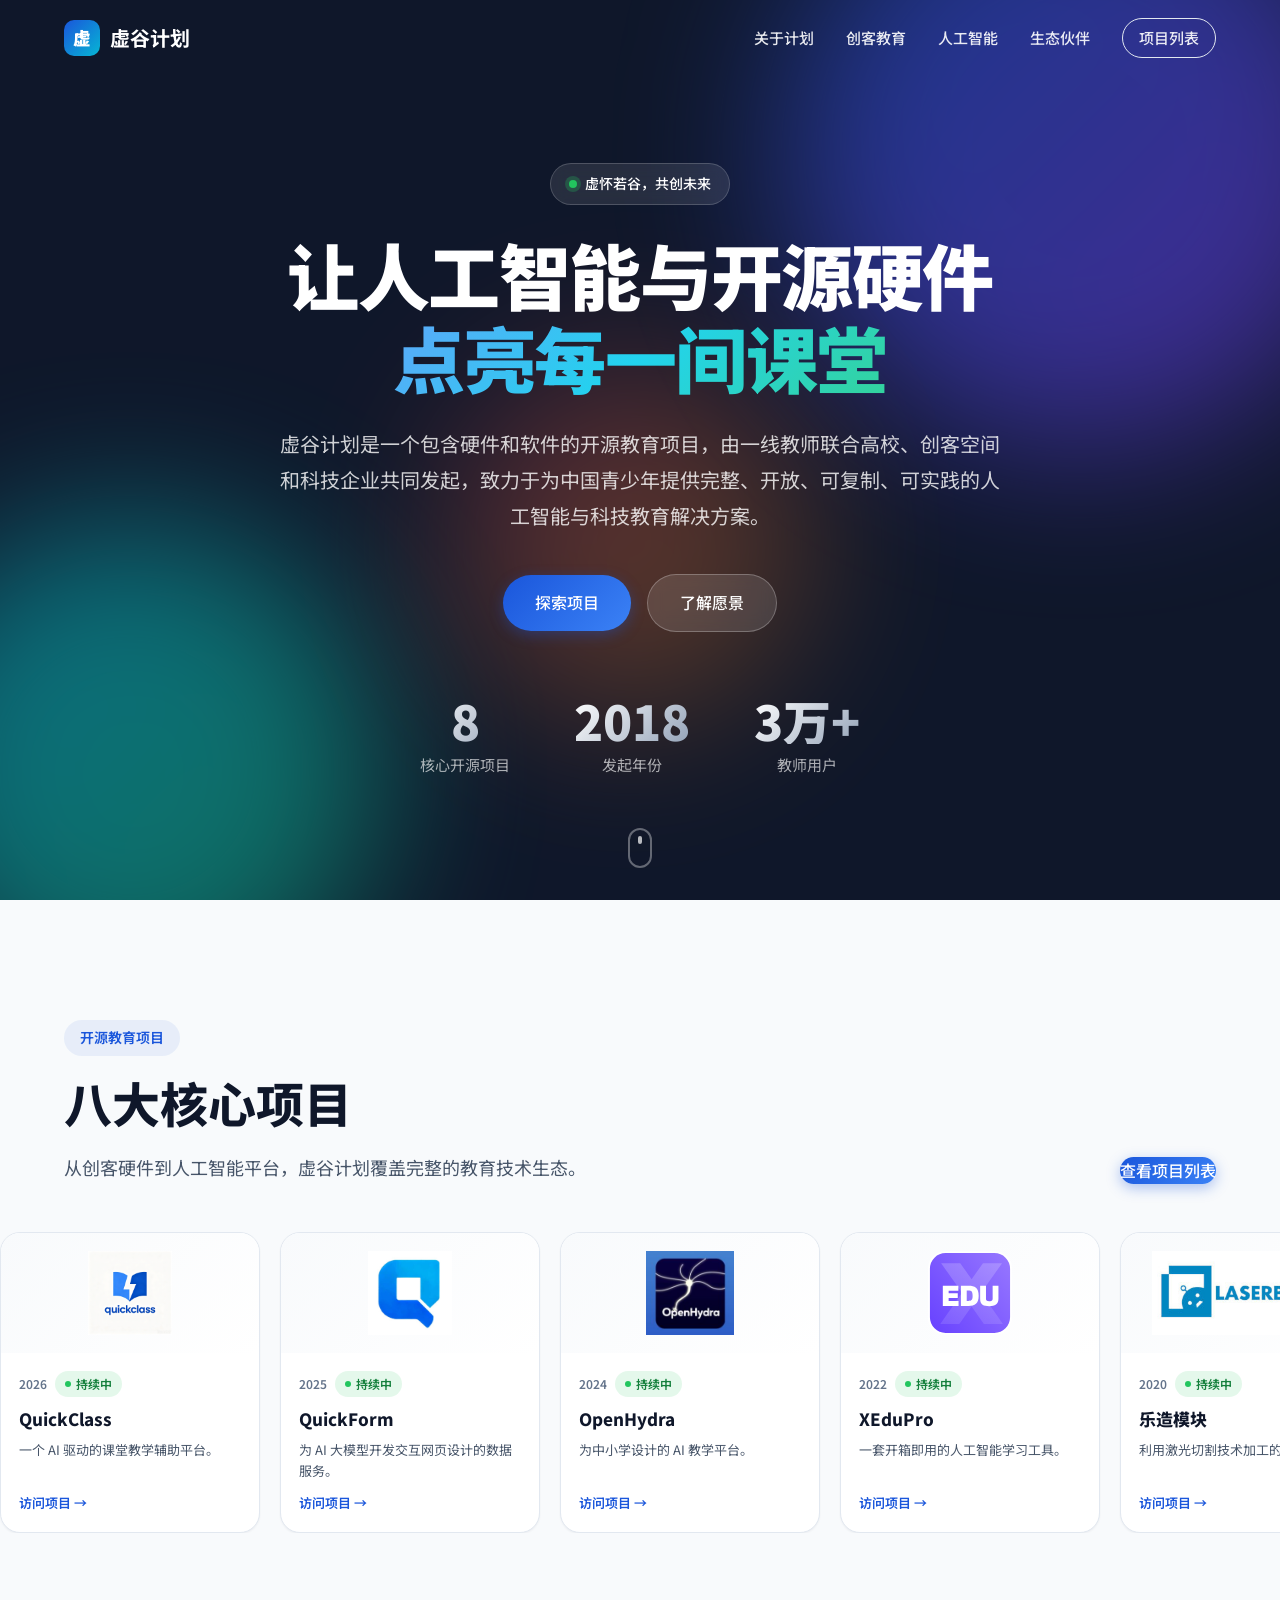
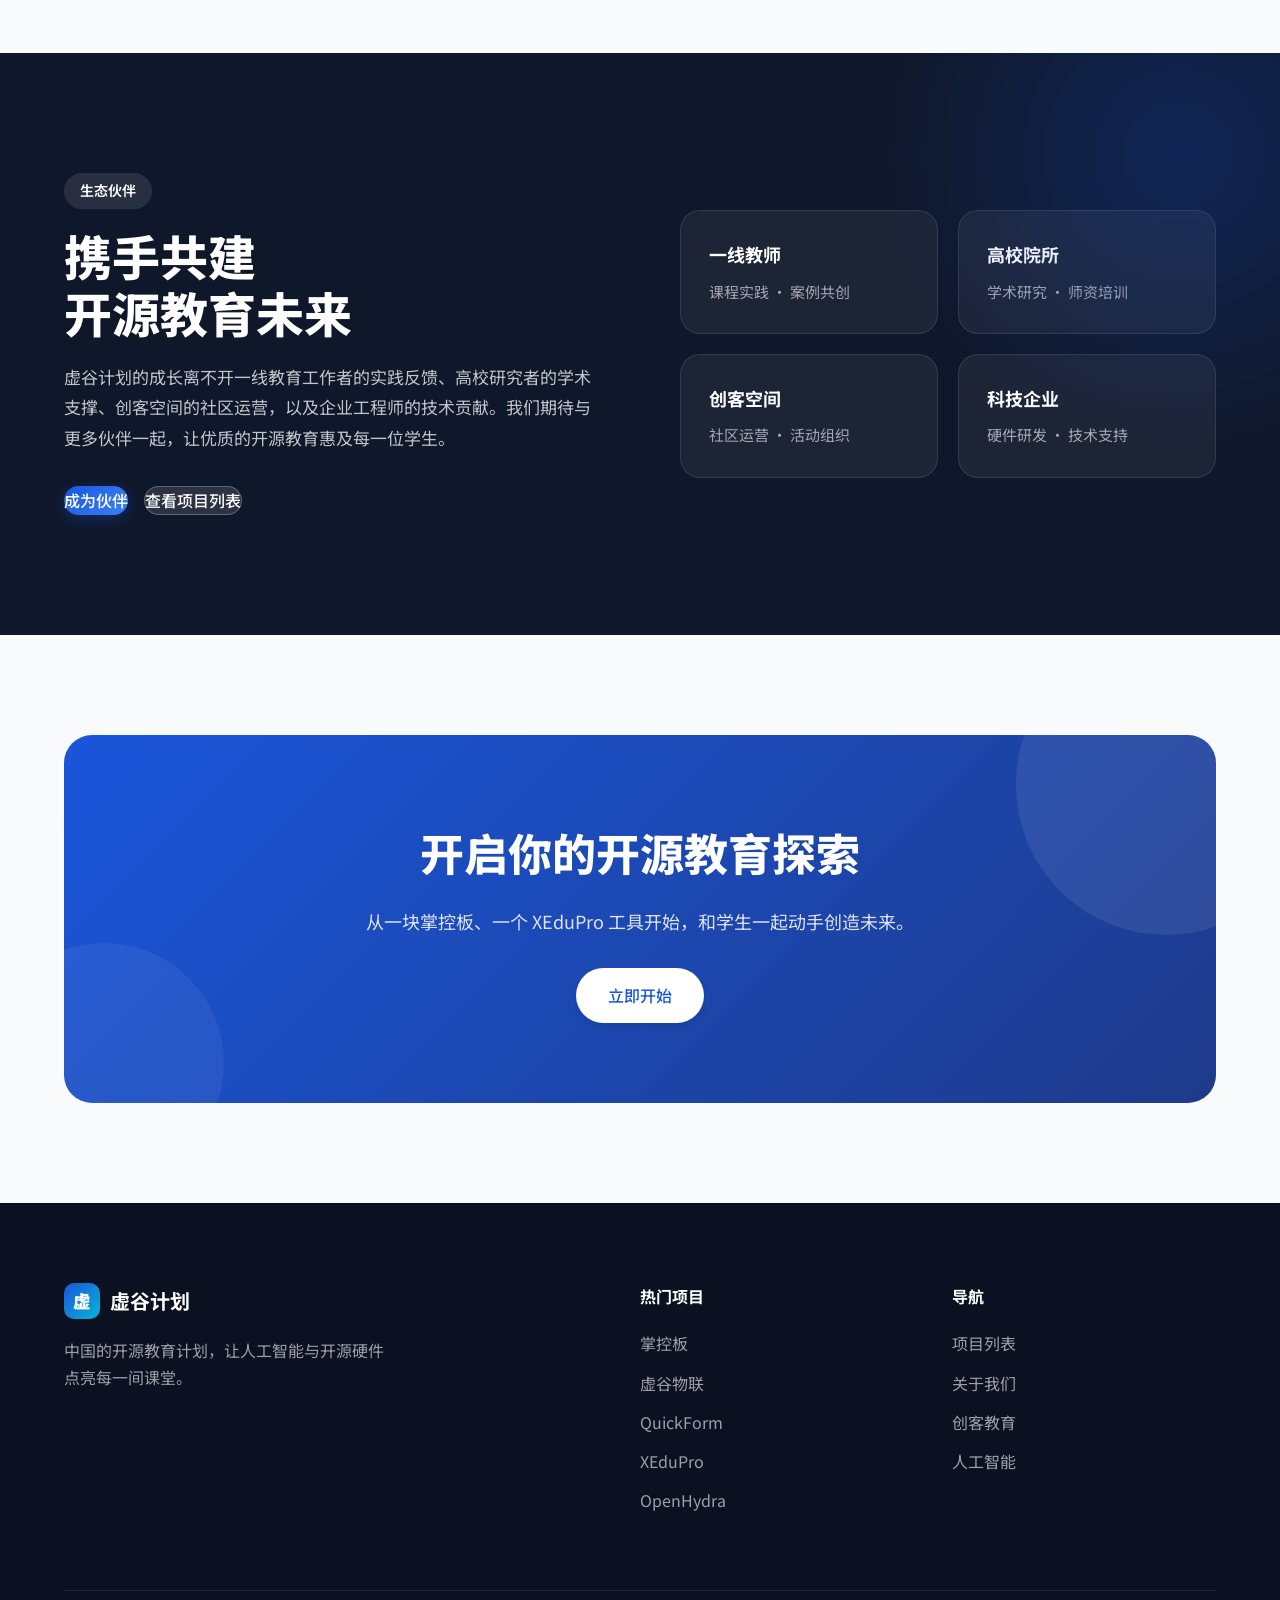
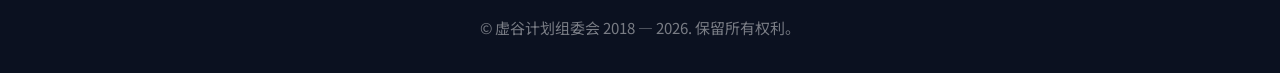
==== index.html @ 562195f0 "Initial commit" ====
<!DOCTYPE html>
<html lang="zh-CN">
<head>
  <meta charset="utf-8">
  <meta name="viewport" content="width=device-width, initial-scale=1.0">
  <title>虚谷计划 | 中国的开源教育计划</title>
  <meta name="description" content="虚谷计划是一个包含硬件和软件的开源教育项目，由一线教师联合高校、创客空间和科技企业共同发起。">
  <meta property="og:title" content="虚谷计划 | 中国的开源教育计划">
  <meta property="og:description" content="虚谷计划是一个包含硬件和软件的开源教育项目。">
  <link rel="preconnect" href="https://fonts.googleapis.com">
  <link rel="preconnect" href="https://fonts.gstatic.com" crossorigin>
  <link href="https://fonts.googleapis.com/css2?family=Noto+Sans+SC:wght@300;400;500;700;900&display=swap" rel="stylesheet">
  <link rel="stylesheet" href="css/style.css">
</head>
<body>
  <!-- Navigation -->
  <header class="site-header" id="header">
    <div class="container nav-container">
      <a class="logo" href="/">
        <span class="logo-mark">虚</span>
        <span class="logo-text">虚谷计划</span>
      </a>
      <nav class="main-nav">
        <a href="about.html">关于计划</a>
        <a href="maker.html">创客教育</a>
        <a href="ai.html">人工智能</a>
        <a href="#ecosystem">生态伙伴</a>
        <a href="list.html" class="btn btn-sm btn-outline">项目列表</a>
      </nav>
      <button class="menu-toggle" aria-label="菜单" id="menuToggle">
        <span></span><span></span><span></span>
      </button>
    </div>
  </header>

  <!-- Mobile Menu -->
  <div class="mobile-menu" id="mobileMenu">
    <a href="about.html">关于计划</a>
    <a href="maker.html">创客教育</a>
    <a href="ai.html">人工智能</a>
    <a href="#ecosystem">生态伙伴</a>
    <a href="list.html">项目列表</a>
  </div>

  <!-- Hero -->
  <section class="hero">
    <div class="hero-bg">
      <div class="gradient-orb orb-1"></div>
      <div class="gradient-orb orb-2"></div>
      <div class="gradient-orb orb-3"></div>
    </div>
    <div class="container hero-content">
      <div class="hero-badge">
        <span class="badge-dot"></span>
        虚怀若谷，共创未来
      </div>
      <h1 class="hero-title">
        让人工智能与开源硬件<br>
        <span class="text-gradient">点亮每一间课堂</span>
      </h1>
      <p class="hero-desc">
        虚谷计划是一个包含硬件和软件的开源教育项目，由一线教师联合高校、创客空间和科技企业共同发起，致力于为中国青少年提供完整、开放、可复制、可实践的人工智能与科技教育解决方案。
      </p>
      <div class="hero-actions">
        <a href="maker.html" class="btn btn-primary btn-lg">探索项目</a>
        <a href="about.html" class="btn btn-ghost btn-lg">了解愿景</a>
      </div>
      <div class="hero-stats">
        <div class="stat-item">
          <div class="stat-number">8</div>
          <div class="stat-label">核心开源项目</div>
        </div>
        <div class="stat-item">
          <div class="stat-number">2018</div>
          <div class="stat-label">发起年份</div>
        </div>
        <div class="stat-item">
          <div class="stat-number">3万+</div>
          <div class="stat-label">教师用户</div>
        </div>
      </div>
    </div>
    <div class="scroll-hint">
      <span></span>
    </div>
  </section>

  <!-- Projects Scroll -->
  <section class="section projects-scroll-section" id="projects">
    <div class="container">
      <div class="projects-scroll-header">
        <div>
          <span class="section-tag">开源教育项目</span>
          <h2 class="section-title">八大核心项目</h2>
          <p class="section-subtitle">从创客硬件到人工智能平台，虚谷计划覆盖完整的教育技术生态。</p>
        </div>
        <a href="list.html" class="btn btn-primary">查看项目列表</a>
      </div>
    </div>
    <div class="projects-scroll-wrap" id="projectsScrollWrap">
      <div class="projects-scroll-track" id="projectsScrollTrack">
        <a href="https://gitee.com/maoyouhui/quickclass-release/" target="_blank" rel="noopener" class="project-scroll-card">
          <div class="project-scroll-image">
            <img src="images/quickclass.png" alt="QuickClass">
          </div>
          <div class="project-scroll-body">
            <div class="project-scroll-meta">
              <span>2026</span>
              <span class="project-status status-active">持续中</span>
            </div>
            <h3>QuickClass</h3>
            <p>一个 AI 驱动的课堂教学辅助平台。</p>
            <span class="project-scroll-link">访问项目 →</span>
          </div>
        </a>
        <a href="https://quickform.cc/" target="_blank" rel="noopener" class="project-scroll-card">
          <div class="project-scroll-image">
            <img src="images/quickform.jpg" alt="QuickForm">
          </div>
          <div class="project-scroll-body">
            <div class="project-scroll-meta">
              <span>2025</span>
              <span class="project-status status-active">持续中</span>
            </div>
            <h3>QuickForm</h3>
            <p>为 AI 大模型开发交互网页设计的数据服务。</p>
            <span class="project-scroll-link">访问项目 →</span>
          </div>
        </a>
        <a href="https://openhydra.net/" target="_blank" rel="noopener" class="project-scroll-card">
          <div class="project-scroll-image">
            <img src="images/openhydra.png" alt="OpenHydra">
          </div>
          <div class="project-scroll-body">
            <div class="project-scroll-meta">
              <span>2024</span>
              <span class="project-status status-active">持续中</span>
            </div>
            <h3>OpenHydra</h3>
            <p>为中小学设计的 AI 教学平台。</p>
            <span class="project-scroll-link">访问项目 →</span>
          </div>
        </a>
        <a href="https://xedupro.cn/" target="_blank" rel="noopener" class="project-scroll-card">
          <div class="project-scroll-image">
            <img src="images/xedu-logo.svg" alt="XEduPro">
          </div>
          <div class="project-scroll-body">
            <div class="project-scroll-meta">
              <span>2022</span>
              <span class="project-status status-active">持续中</span>
            </div>
            <h3>XEduPro</h3>
            <p>一套开箱即用的人工智能学习工具。</p>
            <span class="project-scroll-link">访问项目 →</span>
          </div>
        </a>
        <a href="https://www.vvplan.cn/laserblock/" target="_blank" rel="noopener" class="project-scroll-card">
          <div class="project-scroll-image">
            <img src="images/laserblock-logo.jpg" alt="乐造模块">
          </div>
          <div class="project-scroll-body">
            <div class="project-scroll-meta">
              <span>2020</span>
              <span class="project-status status-active">持续中</span>
            </div>
            <h3>乐造模块</h3>
            <p>利用激光切割技术加工的木质结构件。</p>
            <span class="project-scroll-link">访问项目 →</span>
          </div>
        </a>
        <a href="https://www.vvplan.cn/vvlink/" target="_blank" rel="noopener" class="project-scroll-card">
          <div class="project-scroll-image">
            <img src="images/vvlink-logo.jpg" alt="虚谷物联">
          </div>
          <div class="project-scroll-body">
            <div class="project-scroll-meta">
              <span>2019</span>
              <span class="project-status status-active">持续中</span>
            </div>
            <h3>虚谷物联</h3>
            <p>一套开箱即用物联网工具包。</p>
            <span class="project-scroll-link">访问项目 →</span>
          </div>
        </a>
        <a href="https://www.vvplan.cn/vvboard/" target="_blank" rel="noopener" class="project-scroll-card">
          <div class="project-scroll-image">
            <img src="images/vvboard-logo.jpg" alt="虚谷号">
          </div>
          <div class="project-scroll-body">
            <div class="project-scroll-meta">
              <span>2018</span>
              <span class="project-status status-stopped">已停止</span>
            </div>
            <h3>虚谷号</h3>
            <p>一款能运行 Python 的开源硬件。</p>
            <span class="project-scroll-link">访问项目 →</span>
          </div>
        </a>
        <a href="https://www.vvplan.cn/handpy/" target="_blank" rel="noopener" class="project-scroll-card">
          <div class="project-scroll-image">
            <img src="images/handpy-logo.jpg" alt="掌控板">
          </div>
          <div class="project-scroll-body">
            <div class="project-scroll-meta">
              <span>2018</span>
              <span class="project-status status-active">持续中</span>
            </div>
            <h3>掌控板</h3>
            <p>一款集成常见电子模块的开源硬件。</p>
            <span class="project-scroll-link">访问项目 →</span>
          </div>
        </a>
      </div>
    </div>
  </section>

  <!-- Ecosystem -->
  <section class="section section-ecosystem" id="ecosystem">
    <div class="container">
      <div class="ecosystem-inner">
        <div class="ecosystem-content">
          <span class="section-tag">生态伙伴</span>
          <h2 class="section-title">携手共建<br>开源教育未来</h2>
          <p>虚谷计划的成长离不开一线教育工作者的实践反馈、高校研究者的学术支撑、创客空间的社区运营，以及企业工程师的技术贡献。我们期待与更多伙伴一起，让优质的开源教育惠及每一位学生。</p>
          <div class="ecosystem-actions">
            <a href="mailto:contact@vvplan.cn" class="btn btn-primary">成为伙伴</a>
            <a href="list.html" class="btn btn-ghost">查看项目列表</a>
          </div>
        </div>
        <div class="ecosystem-roles">
          <div class="role-card">
            <strong>一线教师</strong>
            <span>课程实践 · 案例共创</span>
          </div>
          <div class="role-card">
            <strong>高校院所</strong>
            <span>学术研究 · 师资培训</span>
          </div>
          <div class="role-card">
            <strong>创客空间</strong>
            <span>社区运营 · 活动组织</span>
          </div>
          <div class="role-card">
            <strong>科技企业</strong>
            <span>硬件研发 · 技术支持</span>
          </div>
        </div>
      </div>
    </div>
  </section>

  <!-- CTA -->
  <section class="section section-cta-large">
    <div class="container">
      <div class="cta-card">
        <h2>开启你的开源教育探索</h2>
        <p>从一块掌控板、一个 XEduPro 工具开始，和学生一起动手创造未来。</p>
        <a href="maker.html" class="btn btn-light btn-lg">立即开始</a>
      </div>
    </div>
  </section>

  <!-- Footer -->
  <footer class="site-footer">
    <div class="container">
      <div class="footer-grid">
        <div class="footer-brand">
          <a class="logo" href="/">
            <span class="logo-mark">虚</span>
            <span class="logo-text">虚谷计划</span>
          </a>
          <p>中国的开源教育计划，让人工智能与开源硬件点亮每一间课堂。</p>
        </div>
        <div class="footer-links">
          <h4>热门项目</h4>
          <a href="/handpy">掌控板</a>
          <a href="/vvlink">虚谷物联</a>
          <a href="https://quickform.cc/" target="_blank" rel="noopener">QuickForm</a>
          <a href="https://xedupro.cn/" target="_blank" rel="noopener">XEduPro</a>
          <a href="https://openhydra.net/" target="_blank" rel="noopener">OpenHydra</a>
        </div>
        <div class="footer-links">
          <h4>导航</h4>
          <a href="list.html">项目列表</a>
          <a href="about.html">关于我们</a>
          <a href="maker.html">创客教育</a>
          <a href="ai.html">人工智能</a>
        </div>
      </div>
      <div class="footer-bottom">
        <p>© 虚谷计划组委会 2018 — 2026. 保留所有权利。</p>
      </div>
    </div>
  </footer>

  <script>
    // Header scroll effect
    const header = document.getElementById('header');
    window.addEventListener('scroll', () => {
      if (window.scrollY > 20) {
        header.classList.add('scrolled');
      } else {
        header.classList.remove('scrolled');
      }
    });

    // Mobile menu
    const menuToggle = document.getElementById('menuToggle');
    const mobileMenu = document.getElementById('mobileMenu');
    menuToggle.addEventListener('click', () => {
      menuToggle.classList.toggle('active');
      mobileMenu.classList.toggle('open');
    });
    mobileMenu.querySelectorAll('a').forEach(link => {
      link.addEventListener('click', () => {
        menuToggle.classList.remove('active');
        mobileMenu.classList.remove('open');
      });
    });

    // Smooth scroll
    document.querySelectorAll('a[href^="#"]').forEach(anchor => {
      anchor.addEventListener('click', function(e) {
        const target = document.querySelector(this.getAttribute('href'));
        if (target) {
          e.preventDefault();
          target.scrollIntoView({ behavior: 'smooth', block: 'start' });
        }
      });
    });

    // Projects mouse-position scroll
    const projectsWrap = document.getElementById('projectsScrollWrap');
    const projectsTrack = document.getElementById('projectsScrollTrack');
    if (projectsWrap && projectsTrack) {
      const cards = Array.from(projectsTrack.children);
      cards.forEach(card => {
        const clone = card.cloneNode(true);
        projectsTrack.appendChild(clone);
      });

      const maxSpeed = 6;
      const deadzone = 0.4;
      let targetSpeed = 0;
      let isHovering = false;
      let animationId = null;

      function loop() {
        if (!isHovering) {
          animationId = null;
          return;
        }

        const originalWidth = projectsWrap.scrollWidth / 2;
        projectsWrap.scrollLeft += targetSpeed;

        if (projectsWrap.scrollLeft >= originalWidth) {
          projectsWrap.scrollLeft -= originalWidth;
        } else if (projectsWrap.scrollLeft < 0) {
          projectsWrap.scrollLeft += originalWidth;
        }

        animationId = requestAnimationFrame(loop);
      }

      function startLoop() {
        if (!animationId) {
          animationId = requestAnimationFrame(loop);
        }
      }

      projectsWrap.addEventListener('mouseenter', () => {
        isHovering = true;
        startLoop();
      });

      projectsWrap.addEventListener('mouseleave', () => {
        isHovering = false;
        targetSpeed = 0;
      });

      projectsWrap.addEventListener('mousemove', (e) => {
        const rect = projectsWrap.getBoundingClientRect();
        const x = e.clientX - rect.left;
        const width = rect.width;
        const centerLeft = width * (1 - deadzone) / 2;
        const centerRight = width - centerLeft;

        if (x >= centerLeft && x <= centerRight) {
          targetSpeed = 0;
        } else if (x < centerLeft) {
          const ratio = (centerLeft - x) / centerLeft;
          targetSpeed = -maxSpeed * ratio * ratio;
        } else {
          const ratio = (x - centerRight) / centerLeft;
          targetSpeed = maxSpeed * ratio * ratio;
        }
      });
    }
  </script>
</body>
</html>
---- css/style.css ----
/* ========================================
   虚谷计划 — 现代大气风格主样式
   ======================================== */

:root {
  --color-primary: #1a56db;
  --color-primary-dark: #1e429f;
  --color-primary-light: #3b82f6;
  --color-accent: #06b6d4;
  --color-accent-warm: #f59e0b;
  --color-text: #0f172a;
  --color-text-secondary: #475569;
  --color-text-muted: #64748b;
  --color-bg: #ffffff;
  --color-bg-soft: #f8fafc;
  --color-bg-dark: #0f172a;
  --color-border: #e2e8f0;
  --shadow-sm: 0 1px 2px 0 rgba(15, 23, 42, 0.05);
  --shadow-md: 0 4px 6px -1px rgba(15, 23, 42, 0.08), 0 2px 4px -2px rgba(15, 23, 42, 0.04);
  --shadow-lg: 0 10px 15px -3px rgba(15, 23, 42, 0.1), 0 4px 6px -4px rgba(15, 23, 42, 0.05);
  --shadow-xl: 0 20px 25px -5px rgba(15, 23, 42, 0.12), 0 8px 10px -6px rgba(15, 23, 42, 0.04);
  --radius-sm: 8px;
  --radius-md: 12px;
  --radius-lg: 20px;
  --radius-xl: 28px;
  --transition: all 0.3s cubic-bezier(0.4, 0, 0.2, 1);
}

* {
  margin: 0;
  padding: 0;
  box-sizing: border-box;
}

html {
  scroll-behavior: smooth;
  font-size: 16px;
}

body {
  font-family: "Noto Sans SC", -apple-system, BlinkMacSystemFont, "Segoe UI", Roboto, "Helvetica Neue", Arial, sans-serif;
  color: var(--color-text);
  background: var(--color-bg);
  line-height: 1.7;
  -webkit-font-smoothing: antialiased;
  -moz-osx-font-smoothing: grayscale;
}

img {
  max-width: 100%;
  height: auto;
  display: block;
}

a {
  text-decoration: none;
  color: inherit;
}

.container {
  width: 100%;
  max-width: 1200px;
  margin: 0 auto;
  padding: 0 24px;
}

/* ========================================
   Buttons
   ======================================== */

.btn {
  display: inline-flex;
  align-items: center;
  justify-content: center;
  gap: 8px;
  font-weight: 500;
  border-radius: 100px;
  transition: var(--transition);
  cursor: pointer;
  border: none;
  outline: none;
  white-space: nowrap;
}

.btn-sm {
  padding: 6px 16px;
  font-size: 0.875rem;
}

.btn-lg {
  padding: 14px 32px;
  font-size: 1rem;
}

.btn-primary {
  background: linear-gradient(135deg, var(--color-primary) 0%, var(--color-primary-light) 100%);
  color: #fff;
  box-shadow: 0 4px 14px rgba(26, 86, 219, 0.35);
}

.btn-primary:hover {
  transform: translateY(-2px);
  box-shadow: 0 8px 22px rgba(26, 86, 219, 0.45);
}

.btn-outline {
  background: transparent;
  color: var(--color-text);
  border: 1px solid var(--color-border);
}

.btn-outline:hover {
  border-color: var(--color-primary);
  color: var(--color-primary);
  background: rgba(26, 86, 219, 0.04);
}

.btn-ghost {
  background: rgba(255, 255, 255, 0.12);
  color: #fff;
  border: 1px solid rgba(255, 255, 255, 0.25);
  backdrop-filter: blur(8px);
}

.btn-ghost:hover {
  background: rgba(255, 255, 255, 0.2);
}

.btn-light {
  background: #fff;
  color: var(--color-primary);
  box-shadow: var(--shadow-md);
}

.btn-light:hover {
  transform: translateY(-2px);
  box-shadow: var(--shadow-lg);
}

/* ========================================
   Header
   ======================================== */

.site-header {
  position: fixed;
  top: 0;
  left: 0;
  right: 0;
  z-index: 1000;
  padding: 18px 0;
  transition: var(--transition);
  border-bottom: 1px solid transparent;
}

.site-header.scrolled {
  background: rgba(255, 255, 255, 0.9);
  backdrop-filter: blur(16px);
  border-bottom-color: var(--color-border);
  padding: 12px 0;
  box-shadow: var(--shadow-sm);
}

.nav-container {
  display: flex;
  align-items: center;
  justify-content: space-between;
}

.logo {
  display: inline-flex;
  align-items: center;
  gap: 10px;
  font-weight: 700;
  font-size: 1.25rem;
  color: #fff;
  transition: var(--transition);
}

.scrolled .logo {
  color: var(--color-text);
}

.logo-mark {
  width: 36px;
  height: 36px;
  display: flex;
  align-items: center;
  justify-content: center;
  background: linear-gradient(135deg, var(--color-primary) 0%, var(--color-accent) 100%);
  color: #fff;
  border-radius: 10px;
  font-weight: 900;
  font-size: 1.1rem;
}

.main-nav {
  display: flex;
  align-items: center;
  gap: 32px;
}

.main-nav a {
  color: rgba(255, 255, 255, 0.9);
  font-weight: 500;
  font-size: 0.9375rem;
  transition: var(--transition);
  position: relative;
}

.scrolled .main-nav a {
  color: var(--color-text-secondary);
}

.main-nav a:not(.btn)::after {
  content: "";
  position: absolute;
  bottom: -4px;
  left: 0;
  width: 0;
  height: 2px;
  background: var(--color-primary-light);
  transition: var(--transition);
}

.main-nav a:not(.btn):hover {
  color: #fff;
}

.scrolled .main-nav a:not(.btn):hover {
  color: var(--color-primary);
}

.main-nav a:not(.btn):hover::after {
  width: 100%;
}

.menu-toggle {
  display: none;
  flex-direction: column;
  gap: 5px;
  background: none;
  border: none;
  cursor: pointer;
  padding: 6px;
  z-index: 1100;
}

.menu-toggle span {
  display: block;
  width: 24px;
  height: 2px;
  background: #fff;
  border-radius: 2px;
  transition: var(--transition);
}

.scrolled .menu-toggle span {
  background: var(--color-text);
}

.menu-toggle.active span:nth-child(1) {
  transform: rotate(45deg) translate(5px, 5px);
  background: var(--color-text);
}

.menu-toggle.active span:nth-child(2) {
  opacity: 0;
}

.menu-toggle.active span:nth-child(3) {
  transform: rotate(-45deg) translate(5px, -5px);
  background: var(--color-text);
}

.mobile-menu {
  position: fixed;
  top: 0;
  right: -100%;
  width: 280px;
  height: 100vh;
  background: #fff;
  z-index: 1050;
  padding: 100px 32px 32px;
  display: flex;
  flex-direction: column;
  gap: 20px;
  box-shadow: var(--shadow-xl);
  transition: right 0.3s ease;
}

.mobile-menu.open {
  right: 0;
}

.mobile-menu a {
  font-size: 1.125rem;
  font-weight: 500;
  color: var(--color-text);
  padding: 8px 0;
  border-bottom: 1px solid var(--color-border);
}

.mobile-menu a:hover {
  color: var(--color-primary);
}

/* ========================================
   Hero
   ======================================== */

.hero {
  position: relative;
  min-height: 100vh;
  display: flex;
  align-items: center;
  justify-content: center;
  overflow: hidden;
  background: var(--color-bg-dark);
  padding: 120px 0 80px;
}

.hero-bg {
  position: absolute;
  inset: 0;
  overflow: hidden;
}

.gradient-orb {
  position: absolute;
  border-radius: 50%;
  filter: blur(80px);
  opacity: 0.55;
  animation: float 10s ease-in-out infinite;
}

.orb-1 {
  width: 600px;
  height: 600px;
  background: linear-gradient(135deg, var(--color-primary), #7c3aed);
  top: -150px;
  right: -100px;
}

.orb-2 {
  width: 500px;
  height: 500px;
  background: linear-gradient(135deg, var(--color-accent), #10b981);
  bottom: -120px;
  left: -120px;
  animation-delay: -3s;
}

.orb-3 {
  width: 360px;
  height: 360px;
  background: linear-gradient(135deg, #f43f5e, #f59e0b);
  top: 40%;
  left: 35%;
  opacity: 0.3;
  animation-delay: -6s;
}

@keyframes float {
  0%, 100% { transform: translate(0, 0) scale(1); }
  50% { transform: translate(30px, -30px) scale(1.05); }
}

.hero-content {
  position: relative;
  z-index: 2;
  text-align: center;
  color: #fff;
  max-width: 880px;
}

.hero-badge {
  display: inline-flex;
  align-items: center;
  gap: 8px;
  padding: 8px 18px;
  background: rgba(255, 255, 255, 0.1);
  border: 1px solid rgba(255, 255, 255, 0.18);
  border-radius: 100px;
  font-size: 0.875rem;
  font-weight: 500;
  margin-bottom: 28px;
  backdrop-filter: blur(8px);
}

.badge-dot {
  width: 8px;
  height: 8px;
  background: #22c55e;
  border-radius: 50%;
  box-shadow: 0 0 0 4px rgba(34, 197, 94, 0.25);
  animation: pulse 2s infinite;
}

@keyframes pulse {
  0%, 100% { opacity: 1; }
  50% { opacity: 0.6; }
}

.hero-title {
  font-size: clamp(2.5rem, 6vw, 4.5rem);
  font-weight: 900;
  line-height: 1.15;
  letter-spacing: -0.02em;
  margin-bottom: 28px;
}

.text-gradient {
  background: linear-gradient(135deg, #60a5fa 0%, #22d3ee 50%, #34d399 100%);
  -webkit-background-clip: text;
  -webkit-text-fill-color: transparent;
  background-clip: text;
}

.hero-desc {
  font-size: clamp(1rem, 2vw, 1.25rem);
  color: rgba(255, 255, 255, 0.8);
  max-width: 720px;
  margin: 0 auto 40px;
  line-height: 1.8;
}

.hero-actions {
  display: flex;
  align-items: center;
  justify-content: center;
  gap: 16px;
  margin-bottom: 64px;
  flex-wrap: wrap;
}

.hero-stats {
  display: flex;
  justify-content: center;
  gap: 64px;
  flex-wrap: wrap;
}

.stat-item {
  text-align: center;
}

.stat-number {
  font-size: 3rem;
  font-weight: 900;
  line-height: 1;
  background: linear-gradient(135deg, #fff 0%, #94a3b8 100%);
  -webkit-background-clip: text;
  -webkit-text-fill-color: transparent;
  background-clip: text;
}

.stat-label {
  margin-top: 8px;
  font-size: 0.9375rem;
  color: rgba(255, 255, 255, 0.65);
}

.scroll-hint {
  position: absolute;
  bottom: 32px;
  left: 50%;
  transform: translateX(-50%);
  z-index: 2;
}

.scroll-hint span {
  display: block;
  width: 24px;
  height: 40px;
  border: 2px solid rgba(255, 255, 255, 0.35);
  border-radius: 12px;
  position: relative;
}

.scroll-hint span::before {
  content: "";
  position: absolute;
  top: 6px;
  left: 50%;
  transform: translateX(-50%);
  width: 4px;
  height: 8px;
  background: rgba(255, 255, 255, 0.7);
  border-radius: 2px;
  animation: scrollDown 1.8s infinite;
}

@keyframes scrollDown {
  0% { opacity: 1; top: 6px; }
  100% { opacity: 0; top: 20px; }
}

/* ========================================
   Section Common
   ======================================== */

.section {
  padding: 120px 0;
}

.section-header {
  text-align: center;
  max-width: 720px;
  margin: 0 auto 72px;
}

.section-tag {
  display: inline-block;
  padding: 6px 16px;
  background: rgba(26, 86, 219, 0.08);
  color: var(--color-primary);
  border-radius: 100px;
  font-size: 0.875rem;
  font-weight: 600;
  margin-bottom: 18px;
}

.section-title {
  font-size: clamp(2rem, 4vw, 3rem);
  font-weight: 800;
  line-height: 1.2;
  margin-bottom: 20px;
  color: var(--color-text);
}

.section-subtitle {
  font-size: 1.125rem;
  color: var(--color-text-secondary);
  line-height: 1.8;
}

.section-cta {
  text-align: center;
  margin-top: 56px;
}

/* ========================================
   About / Features
   ======================================== */

.section-about {
  background: var(--color-bg-soft);
}

.features-grid {
  display: grid;
  grid-template-columns: repeat(3, 1fr);
  gap: 32px;
}

.feature-card {
  background: #fff;
  border-radius: var(--radius-lg);
  padding: 40px 32px;
  box-shadow: var(--shadow-md);
  transition: var(--transition);
  border: 1px solid var(--color-border);
}

.feature-card:hover {
  transform: translateY(-8px);
  box-shadow: var(--shadow-xl);
  border-color: transparent;
}

.feature-icon {
  width: 56px;
  height: 56px;
  display: flex;
  align-items: center;
  justify-content: center;
  background: linear-gradient(135deg, rgba(26, 86, 219, 0.1) 0%, rgba(6, 182, 212, 0.1) 100%);
  color: var(--color-primary);
  border-radius: var(--radius-md);
  margin-bottom: 24px;
}

.feature-icon svg {
  width: 28px;
  height: 28px;
}

.feature-card h3 {
  font-size: 1.25rem;
  font-weight: 700;
  margin-bottom: 12px;
}

.feature-card p {
  color: var(--color-text-secondary);
  line-height: 1.7;
}

/* ========================================
   Projects
   ======================================== */

.section-projects {
  background: #fff;
}

.projects-grid {
  display: grid;
  grid-template-columns: repeat(2, 1fr);
  gap: 32px;
}

.project-card {
  display: flex;
  flex-direction: column;
  background: #fff;
  border-radius: var(--radius-xl);
  overflow: hidden;
  border: 1px solid var(--color-border);
  box-shadow: var(--shadow-md);
  transition: var(--transition);
}

.project-card:hover {
  transform: translateY(-8px);
  box-shadow: var(--shadow-xl);
  border-color: transparent;
}

.project-image {
  height: 220px;
  display: flex;
  align-items: center;
  justify-content: center;
  padding: 32px;
  background: linear-gradient(135deg, #f1f5f9 0%, #e2e8f0 100%);
  overflow: hidden;
}

.project-image img {
  max-height: 100%;
  width: auto;
  border-radius: var(--radius-md);
  box-shadow: var(--shadow-lg);
  transition: var(--transition);
}

.project-card:hover .project-image img {
  transform: scale(1.05);
}

.project-body {
  padding: 32px;
  flex: 1;
  display: flex;
  flex-direction: column;
}

.project-body h3 {
  font-size: 1.5rem;
  font-weight: 800;
  margin-bottom: 14px;
  color: var(--color-text);
}

.project-founder,
.ai-founder {
  font-size: 0.875rem;
  color: var(--color-text-muted);
  margin-bottom: 12px;
}
.project-founder strong,
.ai-founder strong {
  color: var(--color-text);
  font-weight: 600;
}
.project-body p {
  color: var(--color-text-secondary);
  line-height: 1.7;
  flex: 1;
  margin-bottom: 20px;
}

.project-link {
  color: var(--color-primary);
  font-weight: 600;
  display: inline-flex;
  align-items: center;
  gap: 6px;
  transition: var(--transition);
}

.project-card:hover .project-link {
  gap: 12px;
}

/* ========================================
   Projects Scroll
   ======================================== */

.projects-scroll-section {
  background: var(--color-bg-soft);
  overflow: hidden;
}

.projects-scroll-header {
  display: flex;
  align-items: flex-end;
  justify-content: space-between;
  gap: 24px;
  margin-bottom: 48px;
}

.projects-scroll-header .section-subtitle {
  max-width: 560px;
  margin-top: 12px;
}

.projects-scroll-wrap {
  position: relative;
  margin: 0 -24px;
  padding: 0 24px;
  overflow-x: auto;
  scrollbar-width: none;
  cursor: grab;
}

.projects-scroll-wrap::-webkit-scrollbar {
  display: none;
}

.projects-scroll-wrap:active {
  cursor: grabbing;
}

.projects-scroll-track {
  display: flex;
  gap: 20px;
  width: max-content;
  padding: 8px 4px 24px;
  margin: -8px -4px -24px;
}

.project-scroll-card {
  flex: 0 0 260px;
  display: flex;
  flex-direction: column;
  background: #fff;
  border-radius: var(--radius-lg);
  overflow: hidden;
  border: 1px solid var(--color-border);
  box-shadow: var(--shadow-sm);
  transition: var(--transition);
  text-decoration: none;
  color: inherit;
}

.project-scroll-card:hover {
  transform: translateY(-4px);
  box-shadow: var(--shadow-lg);
  border-color: transparent;
}

.project-scroll-image {
  height: 120px;
  display: flex;
  align-items: center;
  justify-content: center;
  padding: 18px;
  background: linear-gradient(135deg, var(--color-bg-soft) 0%, #fff 100%);
}

.project-scroll-image img {
  max-width: 100%;
  max-height: 100%;
  object-fit: contain;
}

.project-scroll-body {
  padding: 18px;
  flex: 1;
  display: flex;
  flex-direction: column;
}

.project-scroll-meta {
  display: flex;
  align-items: center;
  gap: 8px;
  margin-bottom: 8px;
}

.project-scroll-meta > span:first-child {
  font-size: 0.75rem;
  font-weight: 600;
  color: var(--color-text-muted);
}

.project-scroll-body h3 {
  font-size: 1.0625rem;
  font-weight: 800;
  margin-bottom: 6px;
  color: var(--color-text);
}

.project-scroll-body p {
  font-size: 0.8125rem;
  color: var(--color-text-secondary);
  line-height: 1.6;
  flex: 1;
  margin-bottom: 10px;
}

.project-scroll-link {
  font-size: 0.8125rem;
  font-weight: 600;
  color: var(--color-primary);
}

.project-scroll-card:hover .project-scroll-link {
  color: var(--color-primary-dark);
}

@media (max-width: 768px) {
  .projects-scroll-header {
    flex-direction: column;
    align-items: flex-start;
    gap: 16px;
    margin-bottom: 32px;
  }

  .project-scroll-card {
    flex: 0 0 220px;
  }

  .project-scroll-image {
    height: 100px;
  }
}

/* ========================================
   Ecosystem
   ======================================== */

.section-ecosystem {
  background: var(--color-bg-dark);
  color: #fff;
  position: relative;
  overflow: hidden;
}

.section-ecosystem::before {
  content: "";
  position: absolute;
  top: -200px;
  right: -200px;
  width: 600px;
  height: 600px;
  background: radial-gradient(circle, rgba(26, 86, 219, 0.25) 0%, transparent 70%);
  pointer-events: none;
}

.ecosystem-inner {
  display: grid;
  grid-template-columns: 1fr 1fr;
  gap: 80px;
  align-items: center;
}

.ecosystem-content .section-tag {
  background: rgba(255, 255, 255, 0.1);
  color: #fff;
}

.ecosystem-content .section-title {
  color: #fff;
}

.ecosystem-content p {
  color: rgba(255, 255, 255, 0.75);
  font-size: 1.0625rem;
  line-height: 1.8;
  margin-bottom: 32px;
}

.ecosystem-actions {
  display: flex;
  gap: 16px;
  flex-wrap: wrap;
}

.ecosystem-roles {
  display: grid;
  grid-template-columns: 1fr 1fr;
  gap: 20px;
}

.role-card {
  background: rgba(255, 255, 255, 0.06);
  border: 1px solid rgba(255, 255, 255, 0.1);
  border-radius: var(--radius-lg);
  padding: 28px;
  transition: var(--transition);
}

.role-card:hover {
  background: rgba(255, 255, 255, 0.1);
  transform: translateY(-4px);
}

.role-card strong {
  display: block;
  font-size: 1.125rem;
  font-weight: 700;
  margin-bottom: 8px;
}

.role-card span {
  font-size: 0.9375rem;
  color: rgba(255, 255, 255, 0.6);
}

/* ========================================
   Large CTA
   ======================================== */

/* ========================================
   About Story
   ======================================== */

.about-story {
  max-width: 880px;
  margin: 0 auto 64px;
  text-align: center;
}

.about-story-wide {
  max-width: 820px;
}

.about-story p {
  font-size: 1.0625rem;
  color: var(--color-text-secondary);
  line-height: 1.9;
  margin-bottom: 20px;
}

.about-story strong {
  color: var(--color-text);
  font-weight: 700;
}

/* ========================================
   Project Status
   ======================================== */

.project-meta {
  display: flex;
  align-items: center;
  gap: 10px;
  margin-bottom: 14px;
}

.project-year {
  font-size: 0.8125rem;
  font-weight: 600;
  color: var(--color-text-muted);
}

.project-status {
  display: inline-flex;
  align-items: center;
  padding: 3px 10px;
  border-radius: 100px;
  font-size: 0.75rem;
  font-weight: 600;
}

.project-status::before {
  content: "";
  width: 6px;
  height: 6px;
  border-radius: 50%;
  margin-right: 5px;
}

.status-active {
  background: rgba(34, 197, 94, 0.12);
  color: #15803d;
}

.status-active::before {
  background: #22c55e;
}

.status-stopped {
  background: rgba(100, 116, 139, 0.12);
  color: var(--color-text-muted);
}

.status-stopped::before {
  background: #94a3b8;
}

/* ========================================
   Timeline
   ======================================== */

.section-timeline {
  background: var(--color-bg-soft);
}

.timeline {
  position: relative;
  max-width: 760px;
  margin: 0 auto;
  padding-left: 32px;
}

.timeline::before {
  content: "";
  position: absolute;
  top: 8px;
  bottom: 8px;
  left: 8px;
  width: 2px;
  background: linear-gradient(180deg, var(--color-primary) 0%, var(--color-accent) 100%);
  border-radius: 2px;
}

.timeline-item {
  position: relative;
  padding-left: 36px;
  padding-bottom: 40px;
}

.timeline-item:last-child {
  padding-bottom: 0;
}

.timeline-item::before {
  content: "";
  position: absolute;
  top: 6px;
  left: -28px;
  width: 14px;
  height: 14px;
  background: #fff;
  border: 3px solid var(--color-primary);
  border-radius: 50%;
  box-shadow: 0 0 0 6px rgba(26, 86, 219, 0.08);
}

.timeline-year {
  display: inline-block;
  padding: 4px 14px;
  background: linear-gradient(135deg, var(--color-primary) 0%, var(--color-primary-light) 100%);
  color: #fff;
  border-radius: 100px;
  font-size: 0.875rem;
  font-weight: 700;
  margin-bottom: 10px;
}

.timeline-content h3 {
  font-size: 1.25rem;
  font-weight: 700;
  margin-bottom: 6px;
  color: var(--color-text);
}

.timeline-content p {
  color: var(--color-text-secondary);
  line-height: 1.7;
}

/* ========================================
   AI Projects
   ======================================== */

.section-ai {
  background: linear-gradient(180deg, #f0f9ff 0%, #ffffff 100%);
}

.ai-grid {
  display: grid;
  grid-template-columns: repeat(2, 1fr);
  gap: 24px;
}

.ai-card {
  display: flex;
  flex-direction: column;
  background: #fff;
  border-radius: var(--radius-xl);
  overflow: hidden;
  border: 1px solid var(--color-border);
  box-shadow: var(--shadow-md);
  transition: var(--transition);
}

.ai-card:hover {
  transform: translateY(-8px);
  box-shadow: var(--shadow-xl);
  border-color: transparent;
}

.ai-icon {
  height: 180px;
  display: flex;
  align-items: center;
  justify-content: center;
  padding: 24px;
}
.ai-icon img {
  max-width: 100%;
  max-height: 100%;
  object-fit: contain;
  border-radius: var(--radius-md);
}

.ai-xedu .ai-icon { background: linear-gradient(135deg, #1a56db 0%, #3b82f6 100%); }
.ai-hydra .ai-icon { background: linear-gradient(135deg, #0891b2 0%, #22d3ee 100%); }
.ai-form .ai-icon { background: linear-gradient(135deg, #7c3aed 0%, #a78bfa 100%); }
.ai-class .ai-icon { background: linear-gradient(135deg, #ea580c 0%, #fb923c 100%); }

.ai-body {
  padding: 28px;
  flex: 1;
  display: flex;
  flex-direction: column;
}

.ai-meta {
  display: flex;
  align-items: center;
  gap: 10px;
  margin-bottom: 12px;
}

.ai-meta > span:first-child {
  font-size: 0.8125rem;
  font-weight: 600;
  color: var(--color-text-muted);
}

.ai-body h3 {
  font-size: 1.375rem;
  font-weight: 800;
  margin-bottom: 12px;
}

.ai-body p {
  color: var(--color-text-secondary);
  line-height: 1.7;
  flex: 1;
  margin-bottom: 18px;
  font-size: 0.9375rem;
}

.section-cta-large {
  padding: 100px 0;
  background: var(--color-bg-soft);
}

.cta-card {
  background: linear-gradient(135deg, var(--color-primary) 0%, #1e3a8a 100%);
  border-radius: var(--radius-xl);
  padding: 80px 40px;
  text-align: center;
  color: #fff;
  position: relative;
  overflow: hidden;
}

.cta-card::before {
  content: "";
  position: absolute;
  top: -100px;
  right: -100px;
  width: 300px;
  height: 300px;
  background: rgba(255, 255, 255, 0.08);
  border-radius: 50%;
}

.cta-card::after {
  content: "";
  position: absolute;
  bottom: -80px;
  left: -80px;
  width: 240px;
  height: 240px;
  background: rgba(255, 255, 255, 0.06);
  border-radius: 50%;
}

.cta-card h2 {
  font-size: clamp(1.75rem, 4vw, 2.75rem);
  font-weight: 800;
  margin-bottom: 16px;
  position: relative;
  z-index: 1;
}

.cta-card p {
  font-size: 1.125rem;
  color: rgba(255, 255, 255, 0.85);
  margin-bottom: 32px;
  position: relative;
  z-index: 1;
}

/* ========================================
   Footer
   ======================================== */

.site-footer {
  background: #0b1120;
  color: #fff;
  padding: 80px 0 32px;
}

.footer-grid {
  display: grid;
  grid-template-columns: 2fr 1fr 1fr;
  gap: 48px;
  margin-bottom: 64px;
}

.footer-brand .logo {
  margin-bottom: 18px;
}

.footer-brand p {
  color: rgba(255, 255, 255, 0.6);
  max-width: 320px;
  line-height: 1.7;
}

.footer-links h4 {
  font-size: 1rem;
  font-weight: 700;
  margin-bottom: 20px;
  color: #fff;
}

.footer-links a {
  display: block;
  color: rgba(255, 255, 255, 0.6);
  margin-bottom: 12px;
  transition: var(--transition);
}

.footer-links a:hover {
  color: #fff;
}

.footer-bottom {
  border-top: 1px solid rgba(255, 255, 255, 0.1);
  padding-top: 24px;
  text-align: center;
  color: rgba(255, 255, 255, 0.45);
  font-size: 0.9375rem;
}

/* ========================================
   List Page
   ======================================== */

.page-header {
  background: var(--color-bg-dark);
  color: #fff;
  padding: 160px 0 80px;
  text-align: center;
  position: relative;
  overflow: hidden;
}

.page-header::before {
  content: "";
  position: absolute;
  inset: 0;
  background: radial-gradient(circle at 50% 100%, rgba(26, 86, 219, 0.3) 0%, transparent 60%);
}

.page-header .container {
  position: relative;
  z-index: 1;
}

.page-header h1 {
  font-size: clamp(2.25rem, 5vw, 3.5rem);
  font-weight: 900;
  margin-bottom: 16px;
}

.page-header p {
  color: rgba(255, 255, 255, 0.75);
  font-size: 1.125rem;
  max-width: 600px;
  margin: 0 auto;
}

.section-list {
  background: var(--color-bg-soft);
  padding: 80px 0 120px;
}

.list-table-wrap {
  background: #fff;
  border-radius: var(--radius-xl);
  box-shadow: var(--shadow-lg);
  overflow-x: auto;
  border: 1px solid var(--color-border);
}

.list-table {
  width: 100%;
  border-collapse: collapse;
}

.list-table thead {
  background: var(--color-bg-soft);
}

.list-table th,
.list-table td {
  padding: 24px 28px;
  text-align: left;
}

.list-table th {
  font-weight: 700;
  color: var(--color-text);
  font-size: 0.9375rem;
  text-transform: uppercase;
  letter-spacing: 0.03em;
}

.list-table tbody tr {
  border-bottom: 1px solid var(--color-border);
  transition: var(--transition);
}

.list-table tbody tr:last-child {
  border-bottom: none;
}

.list-table tbody tr:hover {
  background: rgba(26, 86, 219, 0.02);
}

.list-table td {
  color: var(--color-text-secondary);
  line-height: 1.7;
}

.list-table td:first-child {
  font-weight: 700;
  color: var(--color-text);
  white-space: nowrap;
}

.list-table .btn-sm {
  padding: 8px 18px;
  font-size: 0.8125rem;
}

/* ========================================
   Responsive
   ======================================== */

@media (max-width: 992px) {
  .features-grid {
    grid-template-columns: 1fr;
  }

  .projects-grid {
    grid-template-columns: 1fr;
  }

  .ecosystem-inner {
    grid-template-columns: 1fr;
    gap: 56px;
  }

  .footer-grid {
    grid-template-columns: 1fr 1fr;
  }

  .about-story {
    text-align: left;
  }
}

@media (max-width: 768px) {
  .main-nav {
    display: none;
  }

  .menu-toggle {
    display: flex;
  }

  .hero-stats {
    gap: 32px;
  }

  .stat-number {
    font-size: 2.25rem;
  }

  .hero-actions {
    flex-direction: column;
    width: 100%;
    max-width: 280px;
    margin-left: auto;
    margin-right: auto;
  }

  .hero-actions .btn {
    width: 100%;
  }

  .section {
    padding: 80px 0;
  }

  .feature-card,
  .project-card {
    padding: 28px;
  }

  .project-image {
    height: 180px;
  }

  .ecosystem-roles {
    grid-template-columns: 1fr;
  }

  .footer-grid {
    grid-template-columns: 1fr;
    gap: 40px;
  }

  .cta-card {
    padding: 48px 28px;
  }

  .ai-grid {
    grid-template-columns: 1fr;
  }

  .list-table th,
  .list-table td {
    padding: 16px 20px;
  }

  .list-table td:nth-child(2) {
    min-width: 240px;
  }
}

@media (max-width: 480px) {
  .container {
    padding: 0 18px;
  }

  .hero-title {
    font-size: 2.25rem;
  }

  .hero-desc {
    font-size: 1rem;
  }

  .section-title {
    font-size: 1.75rem;
  }

  .project-body h3 {
    font-size: 1.25rem;
  }
}
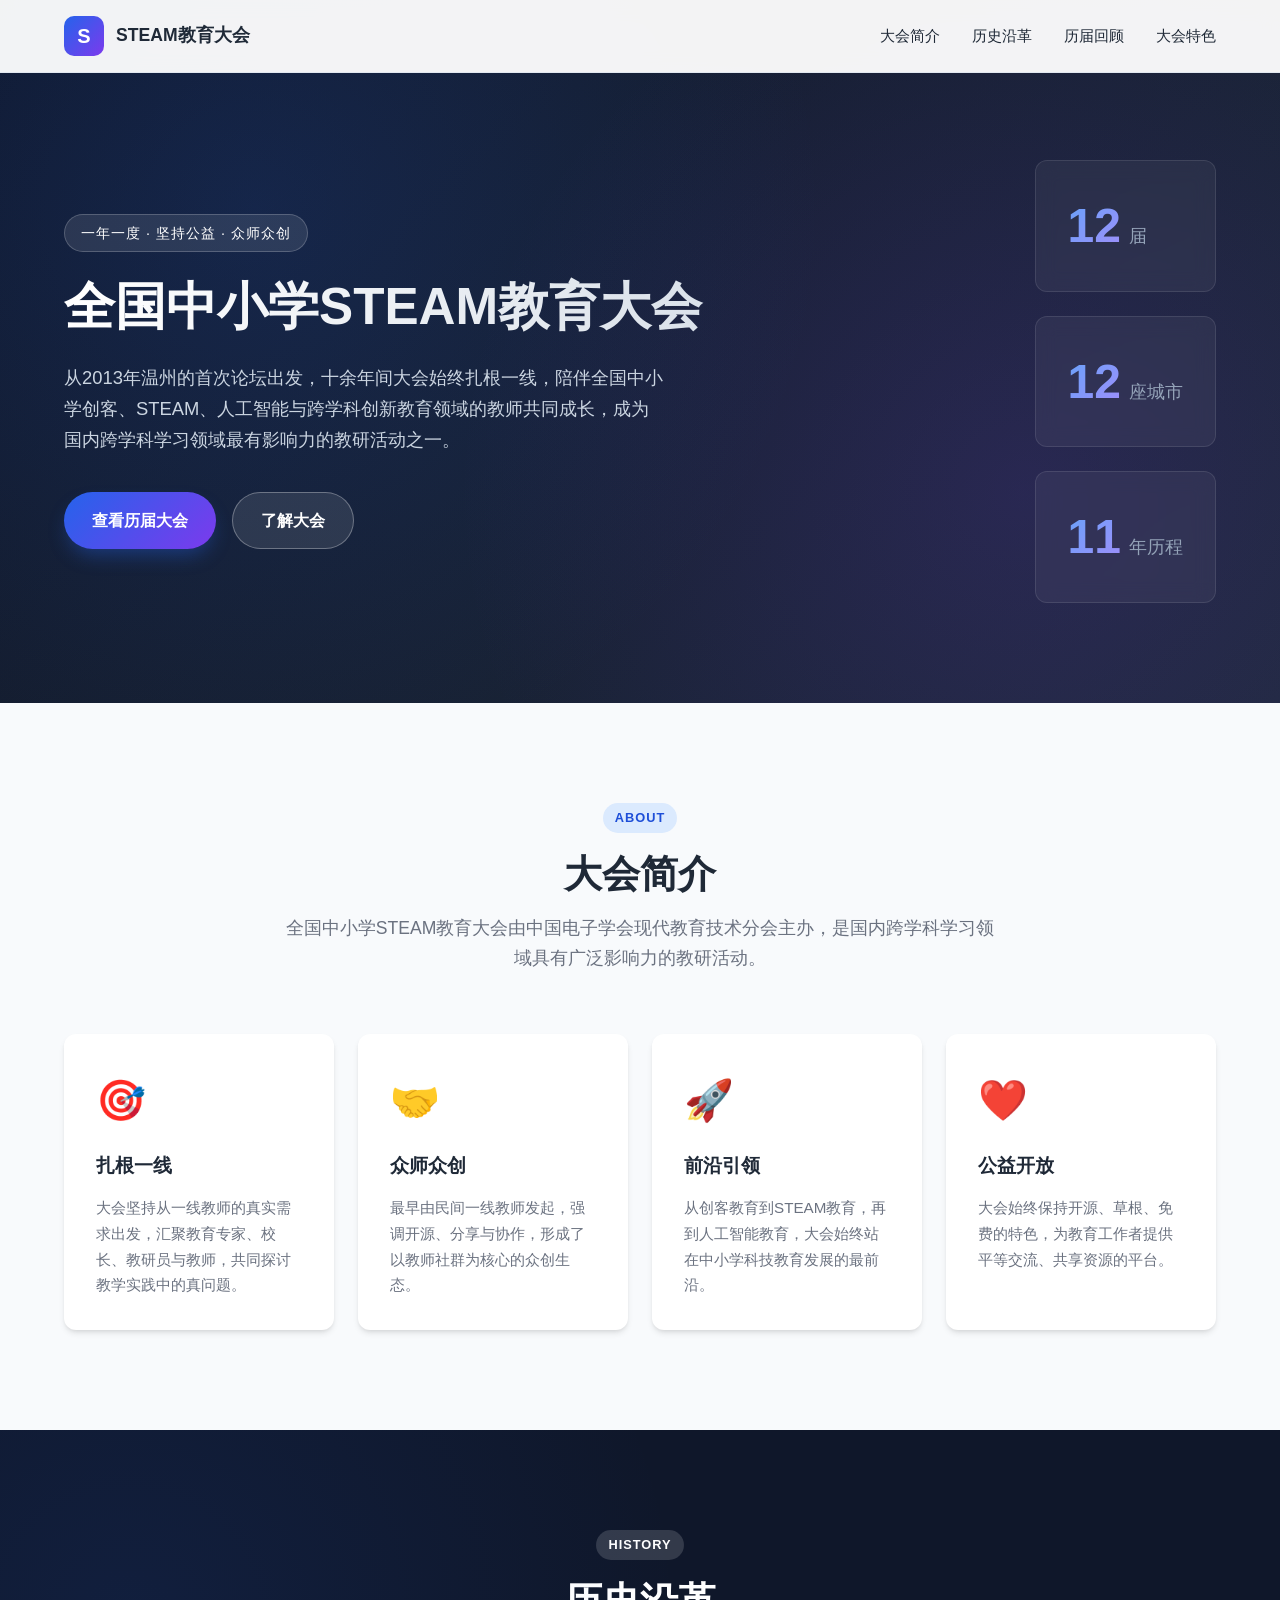
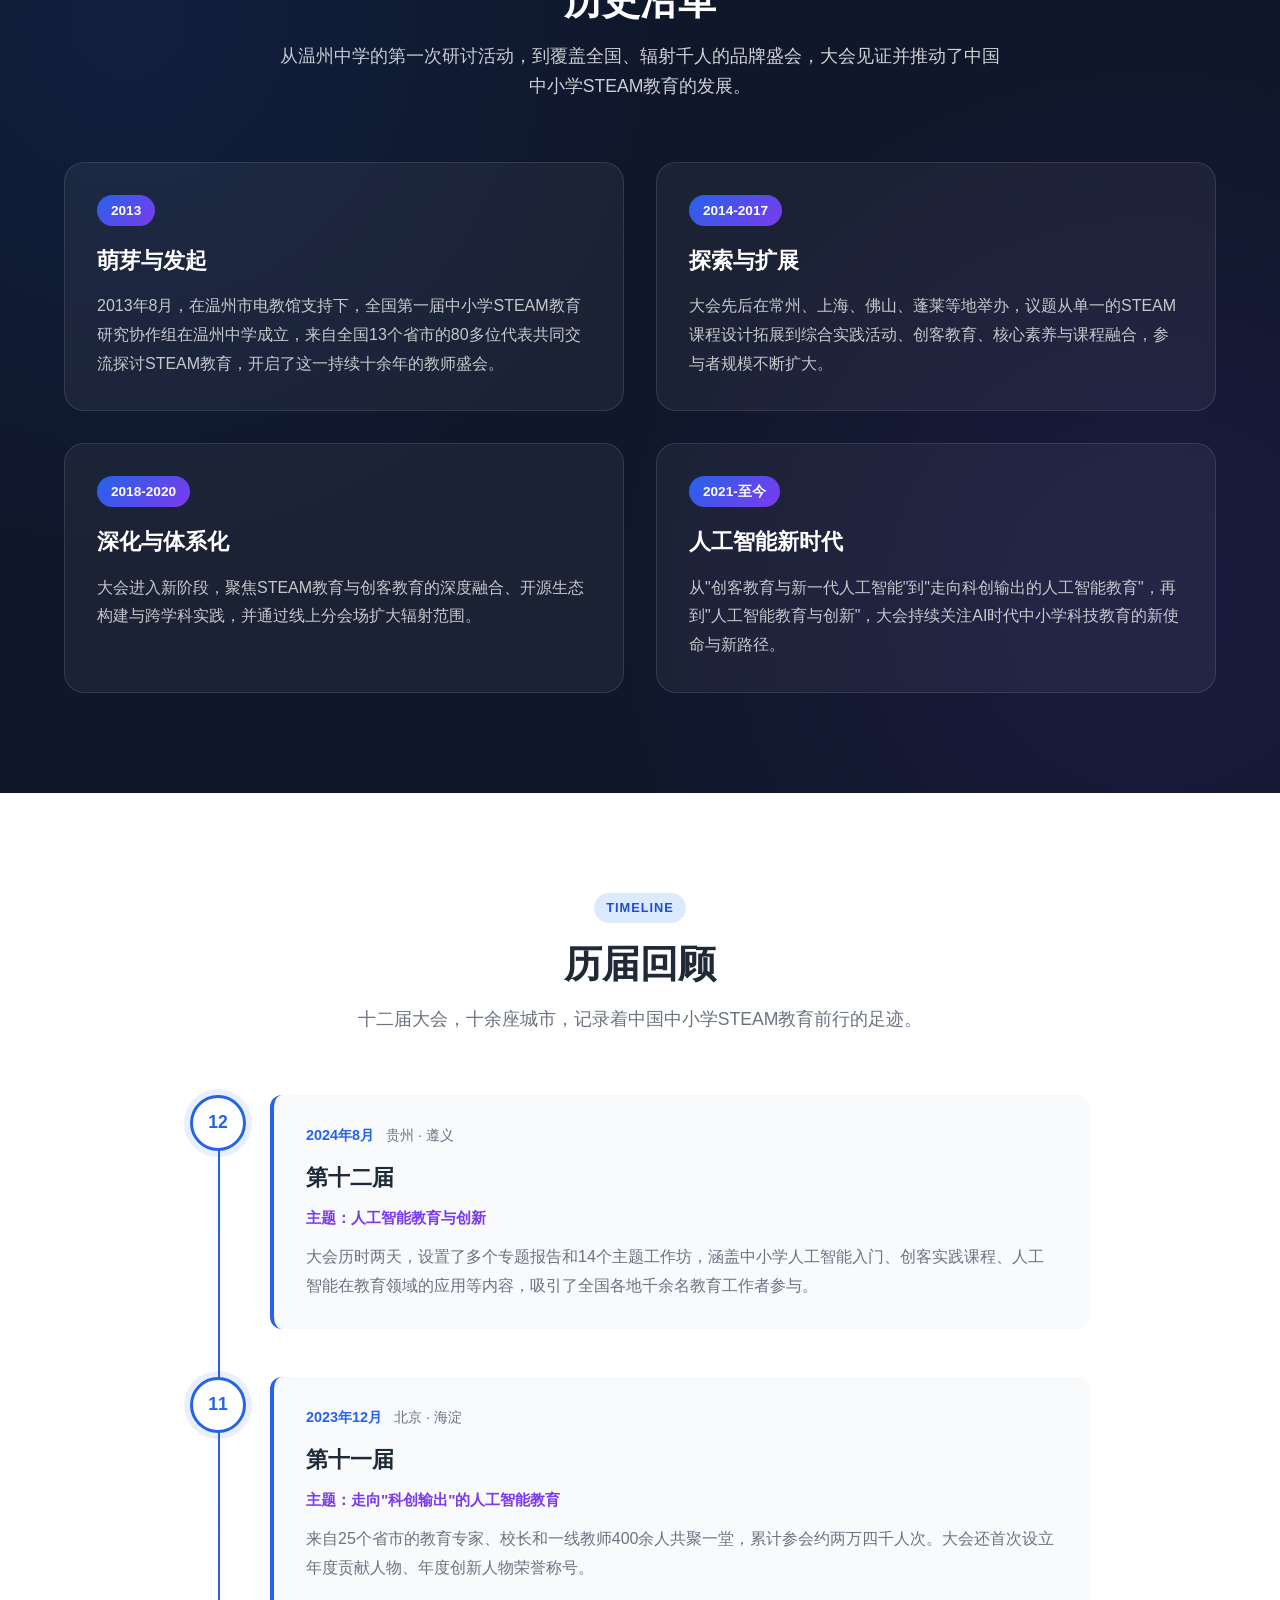
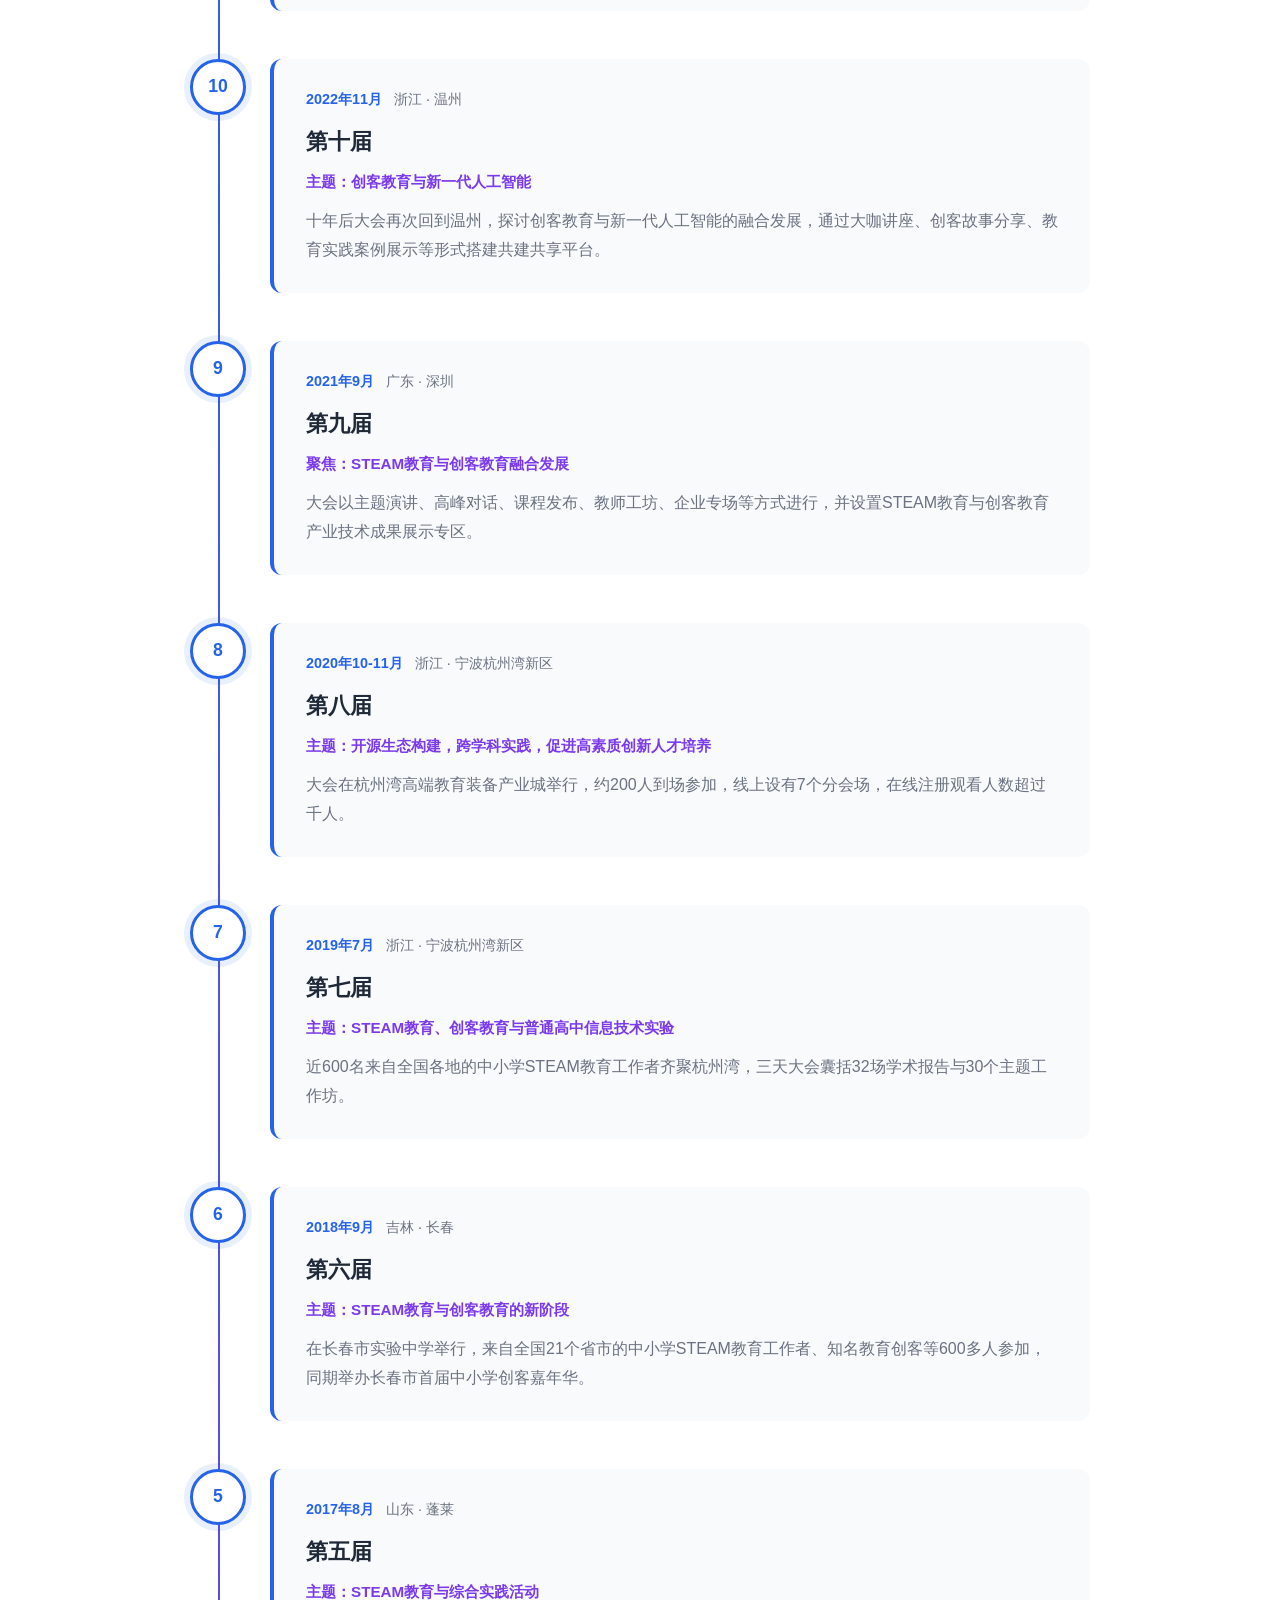
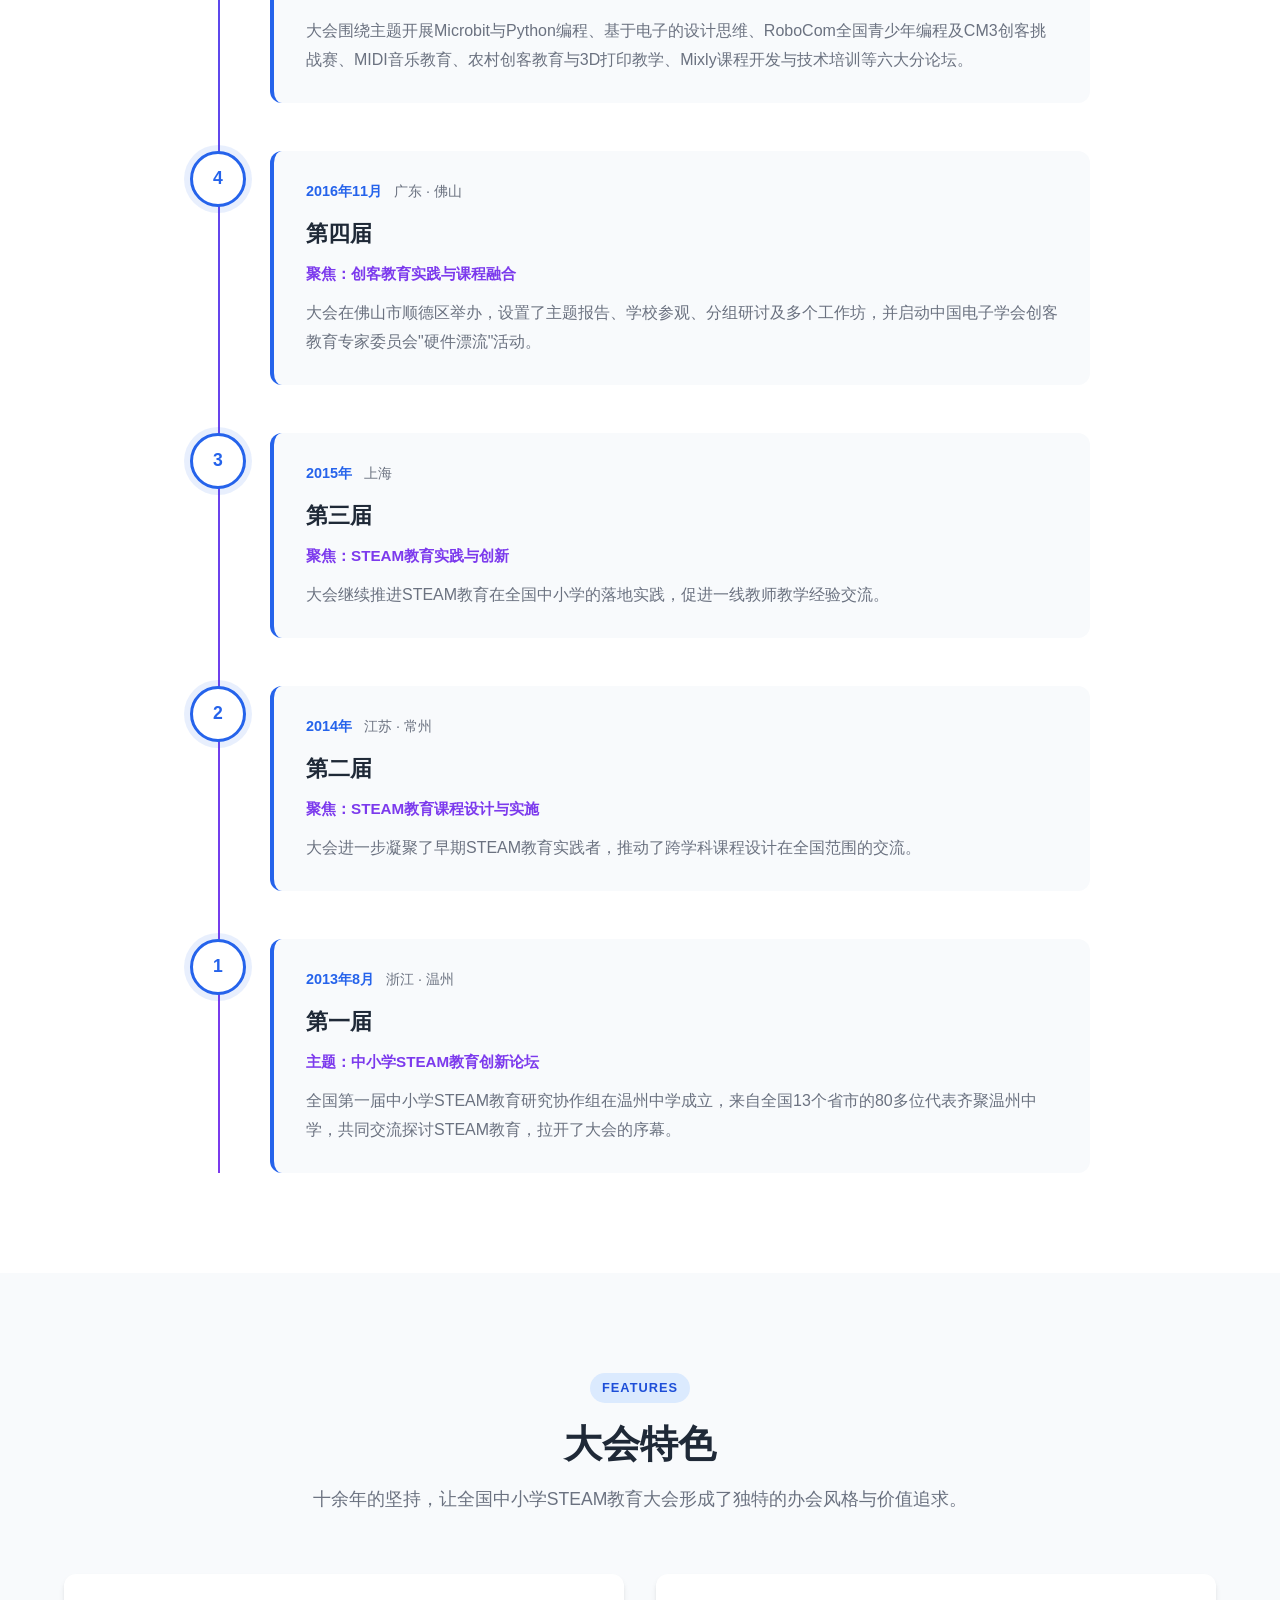
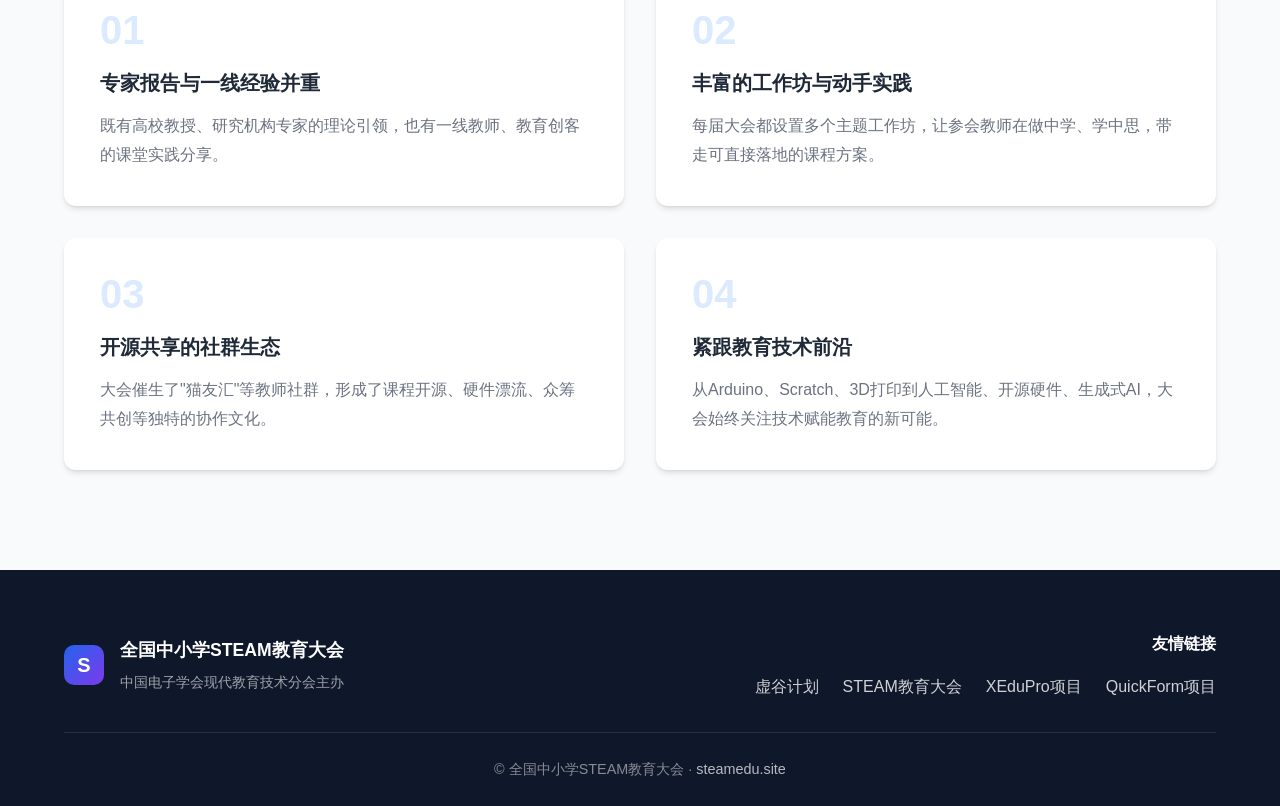
==== commit 49190312: "谢作如 更新" ====
--- a/index.html
+++ b/index.html
@@ -1,403 +1,350 @@
 <!DOCTYPE html>
 <html lang="zh-CN">
 <head>
-  <meta charset="utf-8">
-  <meta name="viewport" content="width=device-width, initial-scale=1.0">
-  <title>虚谷计划 | 中国的开源教育计划</title>
-  <meta name="description" content="虚谷计划是一个包含硬件和软件的开源教育项目，由一线教师联合高校、创客空间和科技企业共同发起。">
-  <meta property="og:title" content="虚谷计划 | 中国的开源教育计划">
-  <meta property="og:description" content="虚谷计划是一个包含硬件和软件的开源教育项目。">
-  <link rel="preconnect" href="https://fonts.googleapis.com">
-  <link rel="preconnect" href="https://fonts.gstatic.com" crossorigin>
-  <link href="https://fonts.googleapis.com/css2?family=Noto+Sans+SC:wght@300;400;500;700;900&display=swap" rel="stylesheet">
-  <link rel="stylesheet" href="css/style.css">
+    <meta charset="UTF-8">
+    <meta name="viewport" content="width=device-width, initial-scale=1.0">
+    <title>全国中小学STEAM教育大会</title>
+    <meta name="description" content="全国中小学STEAM教育大会官方网站，介绍大会历史、历届情况及最新动态。">
+    <link rel="stylesheet" href="assets/css/style.css">
 </head>
 <body>
-  <!-- Navigation -->
-  <header class="site-header" id="header">
-    <div class="container nav-container">
-      <a class="logo" href="/">
-        <span class="logo-mark">虚</span>
-        <span class="logo-text">虚谷计划</span>
-      </a>
-      <nav class="main-nav">
-        <a href="about.html">关于计划</a>
-        <a href="maker.html">创客教育</a>
-        <a href="ai.html">人工智能</a>
-        <a href="#ecosystem">生态伙伴</a>
-        <a href="list.html" class="btn btn-sm btn-outline">项目列表</a>
-      </nav>
-      <button class="menu-toggle" aria-label="菜单" id="menuToggle">
-        <span></span><span></span><span></span>
-      </button>
-    </div>
-  </header>
-
-  <!-- Mobile Menu -->
-  <div class="mobile-menu" id="mobileMenu">
-    <a href="about.html">关于计划</a>
-    <a href="maker.html">创客教育</a>
-    <a href="ai.html">人工智能</a>
-    <a href="#ecosystem">生态伙伴</a>
-    <a href="list.html">项目列表</a>
-  </div>
-
-  <!-- Hero -->
-  <section class="hero">
-    <div class="hero-bg">
-      <div class="gradient-orb orb-1"></div>
-      <div class="gradient-orb orb-2"></div>
-      <div class="gradient-orb orb-3"></div>
-    </div>
-    <div class="container hero-content">
-      <div class="hero-badge">
-        <span class="badge-dot"></span>
-        虚怀若谷，共创未来
-      </div>
-      <h1 class="hero-title">
-        让人工智能与开源硬件<br>
-        <span class="text-gradient">点亮每一间课堂</span>
-      </h1>
-      <p class="hero-desc">
-        虚谷计划是一个包含硬件和软件的开源教育项目，由一线教师联合高校、创客空间和科技企业共同发起，致力于为中国青少年提供完整、开放、可复制、可实践的人工智能与科技教育解决方案。
-      </p>
-      <div class="hero-actions">
-        <a href="maker.html" class="btn btn-primary btn-lg">探索项目</a>
-        <a href="about.html" class="btn btn-ghost btn-lg">了解愿景</a>
-      </div>
-      <div class="hero-stats">
-        <div class="stat-item">
-          <div class="stat-number">8</div>
-          <div class="stat-label">核心开源项目</div>
-        </div>
-        <div class="stat-item">
-          <div class="stat-number">2018</div>
-          <div class="stat-label">发起年份</div>
-        </div>
-        <div class="stat-item">
-          <div class="stat-number">3万+</div>
-          <div class="stat-label">教师用户</div>
-        </div>
-      </div>
-    </div>
-    <div class="scroll-hint">
-      <span></span>
-    </div>
-  </section>
-
-  <!-- Projects Scroll -->
-  <section class="section projects-scroll-section" id="projects">
-    <div class="container">
-      <div class="projects-scroll-header">
-        <div>
-          <span class="section-tag">开源教育项目</span>
-          <h2 class="section-title">八大核心项目</h2>
-          <p class="section-subtitle">从创客硬件到人工智能平台，虚谷计划覆盖完整的教育技术生态。</p>
-        </div>
-        <a href="list.html" class="btn btn-primary">查看项目列表</a>
-      </div>
-    </div>
-    <div class="projects-scroll-wrap" id="projectsScrollWrap">
-      <div class="projects-scroll-track" id="projectsScrollTrack">
-        <a href="https://gitee.com/maoyouhui/quickclass-release/" target="_blank" rel="noopener" class="project-scroll-card">
-          <div class="project-scroll-image">
-            <img src="images/quickclass.png" alt="QuickClass">
-          </div>
-          <div class="project-scroll-body">
-            <div class="project-scroll-meta">
-              <span>2026</span>
-              <span class="project-status status-active">持续中</span>
-            </div>
-            <h3>QuickClass</h3>
-            <p>一个 AI 驱动的课堂教学辅助平台。</p>
-            <span class="project-scroll-link">访问项目 →</span>
-          </div>
-        </a>
-        <a href="https://quickform.cc/" target="_blank" rel="noopener" class="project-scroll-card">
-          <div class="project-scroll-image">
-            <img src="images/quickform.jpg" alt="QuickForm">
-          </div>
-          <div class="project-scroll-body">
-            <div class="project-scroll-meta">
-              <span>2025</span>
-              <span class="project-status status-active">持续中</span>
-            </div>
-            <h3>QuickForm</h3>
-            <p>为 AI 大模型开发交互网页设计的数据服务。</p>
-            <span class="project-scroll-link">访问项目 →</span>
-          </div>
-        </a>
-        <a href="https://openhydra.net/" target="_blank" rel="noopener" class="project-scroll-card">
-          <div class="project-scroll-image">
-            <img src="images/openhydra.png" alt="OpenHydra">
-          </div>
-          <div class="project-scroll-body">
-            <div class="project-scroll-meta">
-              <span>2024</span>
-              <span class="project-status status-active">持续中</span>
-            </div>
-            <h3>OpenHydra</h3>
-            <p>为中小学设计的 AI 教学平台。</p>
-            <span class="project-scroll-link">访问项目 →</span>
-          </div>
-        </a>
-        <a href="https://xedupro.cn/" target="_blank" rel="noopener" class="project-scroll-card">
-          <div class="project-scroll-image">
-            <img src="images/xedu-logo.svg" alt="XEduPro">
-          </div>
-          <div class="project-scroll-body">
-            <div class="project-scroll-meta">
-              <span>2022</span>
-              <span class="project-status status-active">持续中</span>
-            </div>
-            <h3>XEduPro</h3>
-            <p>一套开箱即用的人工智能学习工具。</p>
-            <span class="project-scroll-link">访问项目 →</span>
-          </div>
-        </a>
-        <a href="https://www.vvplan.cn/laserblock/" target="_blank" rel="noopener" class="project-scroll-card">
-          <div class="project-scroll-image">
-            <img src="images/laserblock-logo.jpg" alt="乐造模块">
-          </div>
-          <div class="project-scroll-body">
-            <div class="project-scroll-meta">
-              <span>2020</span>
-              <span class="project-status status-active">持续中</span>
-            </div>
-            <h3>乐造模块</h3>
-            <p>利用激光切割技术加工的木质结构件。</p>
-            <span class="project-scroll-link">访问项目 →</span>
-          </div>
-        </a>
-        <a href="https://www.vvplan.cn/vvlink/" target="_blank" rel="noopener" class="project-scroll-card">
-          <div class="project-scroll-image">
-            <img src="images/vvlink-logo.jpg" alt="虚谷物联">
-          </div>
-          <div class="project-scroll-body">
-            <div class="project-scroll-meta">
-              <span>2019</span>
-              <span class="project-status status-active">持续中</span>
-            </div>
-            <h3>虚谷物联</h3>
-            <p>一套开箱即用物联网工具包。</p>
-            <span class="project-scroll-link">访问项目 →</span>
-          </div>
-        </a>
-        <a href="https://www.vvplan.cn/vvboard/" target="_blank" rel="noopener" class="project-scroll-card">
-          <div class="project-scroll-image">
-            <img src="images/vvboard-logo.jpg" alt="虚谷号">
-          </div>
-          <div class="project-scroll-body">
-            <div class="project-scroll-meta">
-              <span>2018</span>
-              <span class="project-status status-stopped">已停止</span>
-            </div>
-            <h3>虚谷号</h3>
-            <p>一款能运行 Python 的开源硬件。</p>
-            <span class="project-scroll-link">访问项目 →</span>
-          </div>
-        </a>
-        <a href="https://www.vvplan.cn/handpy/" target="_blank" rel="noopener" class="project-scroll-card">
-          <div class="project-scroll-image">
-            <img src="images/handpy-logo.jpg" alt="掌控板">
-          </div>
-          <div class="project-scroll-body">
-            <div class="project-scroll-meta">
-              <span>2018</span>
-              <span class="project-status status-active">持续中</span>
-            </div>
-            <h3>掌控板</h3>
-            <p>一款集成常见电子模块的开源硬件。</p>
-            <span class="project-scroll-link">访问项目 →</span>
-          </div>
-        </a>
-      </div>
-    </div>
-  </section>
-
-  <!-- Ecosystem -->
-  <section class="section section-ecosystem" id="ecosystem">
-    <div class="container">
-      <div class="ecosystem-inner">
-        <div class="ecosystem-content">
-          <span class="section-tag">生态伙伴</span>
-          <h2 class="section-title">携手共建<br>开源教育未来</h2>
-          <p>虚谷计划的成长离不开一线教育工作者的实践反馈、高校研究者的学术支撑、创客空间的社区运营，以及企业工程师的技术贡献。我们期待与更多伙伴一起，让优质的开源教育惠及每一位学生。</p>
-          <div class="ecosystem-actions">
-            <a href="mailto:contact@vvplan.cn" class="btn btn-primary">成为伙伴</a>
-            <a href="list.html" class="btn btn-ghost">查看项目列表</a>
-          </div>
-        </div>
-        <div class="ecosystem-roles">
-          <div class="role-card">
-            <strong>一线教师</strong>
-            <span>课程实践 · 案例共创</span>
-          </div>
-          <div class="role-card">
-            <strong>高校院所</strong>
-            <span>学术研究 · 师资培训</span>
-          </div>
-          <div class="role-card">
-            <strong>创客空间</strong>
-            <span>社区运营 · 活动组织</span>
-          </div>
-          <div class="role-card">
-            <strong>科技企业</strong>
-            <span>硬件研发 · 技术支持</span>
-          </div>
-        </div>
-      </div>
-    </div>
-  </section>
-
-  <!-- CTA -->
-  <section class="section section-cta-large">
-    <div class="container">
-      <div class="cta-card">
-        <h2>开启你的开源教育探索</h2>
-        <p>从一块掌控板、一个 XEduPro 工具开始，和学生一起动手创造未来。</p>
-        <a href="maker.html" class="btn btn-light btn-lg">立即开始</a>
-      </div>
-    </div>
-  </section>
-
-  <!-- Footer -->
-  <footer class="site-footer">
-    <div class="container">
-      <div class="footer-grid">
-        <div class="footer-brand">
-          <a class="logo" href="/">
-            <span class="logo-mark">虚</span>
-            <span class="logo-text">虚谷计划</span>
-          </a>
-          <p>中国的开源教育计划，让人工智能与开源硬件点亮每一间课堂。</p>
-        </div>
-        <div class="footer-links">
-          <h4>热门项目</h4>
-          <a href="/handpy">掌控板</a>
-          <a href="/vvlink">虚谷物联</a>
-          <a href="https://quickform.cc/" target="_blank" rel="noopener">QuickForm</a>
-          <a href="https://xedupro.cn/" target="_blank" rel="noopener">XEduPro</a>
-          <a href="https://openhydra.net/" target="_blank" rel="noopener">OpenHydra</a>
-        </div>
-        <div class="footer-links">
-          <h4>导航</h4>
-          <a href="list.html">项目列表</a>
-          <a href="about.html">关于我们</a>
-          <a href="maker.html">创客教育</a>
-          <a href="ai.html">人工智能</a>
-        </div>
-      </div>
-      <div class="footer-bottom">
-        <p>© 虚谷计划组委会 2018 — 2026. 保留所有权利。</p>
-      </div>
-    </div>
-  </footer>
-
-  <script>
-    // Header scroll effect
-    const header = document.getElementById('header');
-    window.addEventListener('scroll', () => {
-      if (window.scrollY > 20) {
-        header.classList.add('scrolled');
-      } else {
-        header.classList.remove('scrolled');
-      }
-    });
-
-    // Mobile menu
-    const menuToggle = document.getElementById('menuToggle');
-    const mobileMenu = document.getElementById('mobileMenu');
-    menuToggle.addEventListener('click', () => {
-      menuToggle.classList.toggle('active');
-      mobileMenu.classList.toggle('open');
-    });
-    mobileMenu.querySelectorAll('a').forEach(link => {
-      link.addEventListener('click', () => {
-        menuToggle.classList.remove('active');
-        mobileMenu.classList.remove('open');
-      });
-    });
-
-    // Smooth scroll
-    document.querySelectorAll('a[href^="#"]').forEach(anchor => {
-      anchor.addEventListener('click', function(e) {
-        const target = document.querySelector(this.getAttribute('href'));
-        if (target) {
-          e.preventDefault();
-          target.scrollIntoView({ behavior: 'smooth', block: 'start' });
-        }
-      });
-    });
-
-    // Projects mouse-position scroll
-    const projectsWrap = document.getElementById('projectsScrollWrap');
-    const projectsTrack = document.getElementById('projectsScrollTrack');
-    if (projectsWrap && projectsTrack) {
-      const cards = Array.from(projectsTrack.children);
-      cards.forEach(card => {
-        const clone = card.cloneNode(true);
-        projectsTrack.appendChild(clone);
-      });
-
-      const maxSpeed = 6;
-      const deadzone = 0.4;
-      let targetSpeed = 0;
-      let isHovering = false;
-      let animationId = null;
-
-      function loop() {
-        if (!isHovering) {
-          animationId = null;
-          return;
-        }
-
-        const originalWidth = projectsWrap.scrollWidth / 2;
-        projectsWrap.scrollLeft += targetSpeed;
-
-        if (projectsWrap.scrollLeft >= originalWidth) {
-          projectsWrap.scrollLeft -= originalWidth;
-        } else if (projectsWrap.scrollLeft < 0) {
-          projectsWrap.scrollLeft += originalWidth;
-        }
-
-        animationId = requestAnimationFrame(loop);
-      }
-
-      function startLoop() {
-        if (!animationId) {
-          animationId = requestAnimationFrame(loop);
-        }
-      }
-
-      projectsWrap.addEventListener('mouseenter', () => {
-        isHovering = true;
-        startLoop();
-      });
-
-      projectsWrap.addEventListener('mouseleave', () => {
-        isHovering = false;
-        targetSpeed = 0;
-      });
-
-      projectsWrap.addEventListener('mousemove', (e) => {
-        const rect = projectsWrap.getBoundingClientRect();
-        const x = e.clientX - rect.left;
-        const width = rect.width;
-        const centerLeft = width * (1 - deadzone) / 2;
-        const centerRight = width - centerLeft;
-
-        if (x >= centerLeft && x <= centerRight) {
-          targetSpeed = 0;
-        } else if (x < centerLeft) {
-          const ratio = (centerLeft - x) / centerLeft;
-          targetSpeed = -maxSpeed * ratio * ratio;
-        } else {
-          const ratio = (x - centerRight) / centerLeft;
-          targetSpeed = maxSpeed * ratio * ratio;
-        }
-      });
-    }
-  </script>
+    <header class="site-header">
+        <div class="container">
+            <a href="#" class="logo">
+                <span class="logo-icon">S</span>
+                <span class="logo-text">STEAM教育大会</span>
+            </a>
+            <nav class="main-nav">
+                <button class="nav-toggle" aria-label="打开菜单" aria-expanded="false">
+                    <span></span>
+                    <span></span>
+                    <span></span>
+                </button>
+                <ul class="nav-list">
+                    <li><a href="#about">大会简介</a></li>
+                    <li><a href="#history">历史沿革</a></li>
+                    <li><a href="#timeline">历届回顾</a></li>
+                    <li><a href="#features">大会特色</a></li>
+                </ul>
+            </nav>
+        </div>
+    </header>
+
+    <section class="hero">
+        <div class="hero-bg"></div>
+        <div class="container">
+            <div class="hero-content">
+                <p class="hero-subtitle">一年一度 · 坚持公益 · 众师众创</p>
+                <h1>全国中小学STEAM教育大会</h1>
+                <p class="hero-description">从2013年温州的首次论坛出发，十余年间大会始终扎根一线，陪伴全国中小学创客、STEAM、人工智能与跨学科创新教育领域的教师共同成长，成为国内跨学科学习领域最有影响力的教研活动之一。</p>
+                <div class="hero-actions">
+                    <a href="#timeline" class="btn btn-primary">查看历届大会</a>
+                    <a href="#about" class="btn btn-secondary">了解大会</a>
+                </div>
+            </div>
+            <div class="hero-stats">
+                <div class="stat-item">
+                    <span class="stat-number">12</span>
+                    <span class="stat-label">届</span>
+                </div>
+                <div class="stat-item">
+                    <span class="stat-number">12</span>
+                    <span class="stat-label">座城市</span>
+                </div>
+                <div class="stat-item">
+                    <span class="stat-number">11</span>
+                    <span class="stat-label">年历程</span>
+                </div>
+            </div>
+        </div>
+    </section>
+
+    <section id="about" class="section about">
+        <div class="container">
+            <div class="section-header">
+                <span class="section-tag">ABOUT</span>
+                <h2>大会简介</h2>
+                <p>全国中小学STEAM教育大会由中国电子学会现代教育技术分会主办，是国内跨学科学习领域具有广泛影响力的教研活动。</p>
+            </div>
+            <div class="about-grid">
+                <div class="about-card">
+                    <div class="about-icon">🎯</div>
+                    <h3>扎根一线</h3>
+                    <p>大会坚持从一线教师的真实需求出发，汇聚教育专家、校长、教研员与教师，共同探讨教学实践中的真问题。</p>
+                </div>
+                <div class="about-card">
+                    <div class="about-icon">🤝</div>
+                    <h3>众师众创</h3>
+                    <p>最早由民间一线教师发起，强调开源、分享与协作，形成了以教师社群为核心的众创生态。</p>
+                </div>
+                <div class="about-card">
+                    <div class="about-icon">🚀</div>
+                    <h3>前沿引领</h3>
+                    <p>从创客教育到STEAM教育，再到人工智能教育，大会始终站在中小学科技教育发展的最前沿。</p>
+                </div>
+                <div class="about-card">
+                    <div class="about-icon">❤️</div>
+                    <h3>公益开放</h3>
+                    <p>大会始终保持开源、草根、免费的特色，为教育工作者提供平等交流、共享资源的平台。</p>
+                </div>
+            </div>
+        </div>
+    </section>
+
+    <section id="history" class="section history">
+        <div class="container">
+            <div class="section-header light">
+                <span class="section-tag">HISTORY</span>
+                <h2>历史沿革</h2>
+                <p>从温州中学的第一次研讨活动，到覆盖全国、辐射千人的品牌盛会，大会见证并推动了中国中小学STEAM教育的发展。</p>
+            </div>
+            <div class="history-content">
+                <div class="history-phase">
+                    <span class="phase-year">2013</span>
+                    <div class="phase-body">
+                        <h3>萌芽与发起</h3>
+                        <p>2013年8月，在温州市电教馆支持下，全国第一届中小学STEAM教育研究协作组在温州中学成立，来自全国13个省市的80多位代表共同交流探讨STEAM教育，开启了这一持续十余年的教师盛会。</p>
+                    </div>
+                </div>
+                <div class="history-phase">
+                    <span class="phase-year">2014-2017</span>
+                    <div class="phase-body">
+                        <h3>探索与扩展</h3>
+                        <p>大会先后在常州、上海、佛山、蓬莱等地举办，议题从单一的STEAM课程设计拓展到综合实践活动、创客教育、核心素养与课程融合，参与者规模不断扩大。</p>
+                    </div>
+                </div>
+                <div class="history-phase">
+                    <span class="phase-year">2018-2020</span>
+                    <div class="phase-body">
+                        <h3>深化与体系化</h3>
+                        <p>大会进入新阶段，聚焦STEAM教育与创客教育的深度融合、开源生态构建与跨学科实践，并通过线上分会场扩大辐射范围。</p>
+                    </div>
+                </div>
+                <div class="history-phase">
+                    <span class="phase-year">2021-至今</span>
+                    <div class="phase-body">
+                        <h3>人工智能新时代</h3>
+                        <p>从"创客教育与新一代人工智能"到"走向科创输出的人工智能教育"，再到"人工智能教育与创新"，大会持续关注AI时代中小学科技教育的新使命与新路径。</p>
+                    </div>
+                </div>
+            </div>
+        </div>
+    </section>
+
+    <section id="timeline" class="section timeline-section">
+        <div class="container">
+            <div class="section-header">
+                <span class="section-tag">TIMELINE</span>
+                <h2>历届回顾</h2>
+                <p>十二届大会，十余座城市，记录着中国中小学STEAM教育前行的足迹。</p>
+            </div>
+            <div class="timeline">
+                <div class="timeline-item">
+                    <div class="timeline-marker">12</div>
+                    <div class="timeline-content">
+                        <div class="timeline-meta">
+                            <span class="timeline-year">2024年8月</span>
+                            <span class="timeline-city">贵州 · 遵义</span>
+                        </div>
+                        <h3>第十二届</h3>
+                        <p class="timeline-theme">主题：人工智能教育与创新</p>
+                        <p>大会历时两天，设置了多个专题报告和14个主题工作坊，涵盖中小学人工智能入门、创客实践课程、人工智能在教育领域的应用等内容，吸引了全国各地千余名教育工作者参与。</p>
+                    </div>
+                </div>
+                <div class="timeline-item">
+                    <div class="timeline-marker">11</div>
+                    <div class="timeline-content">
+                        <div class="timeline-meta">
+                            <span class="timeline-year">2023年12月</span>
+                            <span class="timeline-city">北京 · 海淀</span>
+                        </div>
+                        <h3>第十一届</h3>
+                        <p class="timeline-theme">主题：走向"科创输出"的人工智能教育</p>
+                        <p>来自25个省市的教育专家、校长和一线教师400余人共聚一堂，累计参会约两万四千人次。大会还首次设立年度贡献人物、年度创新人物荣誉称号。</p>
+                    </div>
+                </div>
+                <div class="timeline-item">
+                    <div class="timeline-marker">10</div>
+                    <div class="timeline-content">
+                        <div class="timeline-meta">
+                            <span class="timeline-year">2022年11月</span>
+                            <span class="timeline-city">浙江 · 温州</span>
+                        </div>
+                        <h3>第十届</h3>
+                        <p class="timeline-theme">主题：创客教育与新一代人工智能</p>
+                        <p>十年后大会再次回到温州，探讨创客教育与新一代人工智能的融合发展，通过大咖讲座、创客故事分享、教育实践案例展示等形式搭建共建共享平台。</p>
+                    </div>
+                </div>
+                <div class="timeline-item">
+                    <div class="timeline-marker">9</div>
+                    <div class="timeline-content">
+                        <div class="timeline-meta">
+                            <span class="timeline-year">2021年9月</span>
+                            <span class="timeline-city">广东 · 深圳</span>
+                        </div>
+                        <h3>第九届</h3>
+                        <p class="timeline-theme">聚焦：STEAM教育与创客教育融合发展</p>
+                        <p>大会以主题演讲、高峰对话、课程发布、教师工坊、企业专场等方式进行，并设置STEAM教育与创客教育产业技术成果展示专区。</p>
+                    </div>
+                </div>
+                <div class="timeline-item">
+                    <div class="timeline-marker">8</div>
+                    <div class="timeline-content">
+                        <div class="timeline-meta">
+                            <span class="timeline-year">2020年10-11月</span>
+                            <span class="timeline-city">浙江 · 宁波杭州湾新区</span>
+                        </div>
+                        <h3>第八届</h3>
+                        <p class="timeline-theme">主题：开源生态构建，跨学科实践，促进高素质创新人才培养</p>
+                        <p>大会在杭州湾高端教育装备产业城举行，约200人到场参加，线上设有7个分会场，在线注册观看人数超过千人。</p>
+                    </div>
+                </div>
+                <div class="timeline-item">
+                    <div class="timeline-marker">7</div>
+                    <div class="timeline-content">
+                        <div class="timeline-meta">
+                            <span class="timeline-year">2019年7月</span>
+                            <span class="timeline-city">浙江 · 宁波杭州湾新区</span>
+                        </div>
+                        <h3>第七届</h3>
+                        <p class="timeline-theme">主题：STEAM教育、创客教育与普通高中信息技术实验</p>
+                        <p>近600名来自全国各地的中小学STEAM教育工作者齐聚杭州湾，三天大会囊括32场学术报告与30个主题工作坊。</p>
+                    </div>
+                </div>
+                <div class="timeline-item">
+                    <div class="timeline-marker">6</div>
+                    <div class="timeline-content">
+                        <div class="timeline-meta">
+                            <span class="timeline-year">2018年9月</span>
+                            <span class="timeline-city">吉林 · 长春</span>
+                        </div>
+                        <h3>第六届</h3>
+                        <p class="timeline-theme">主题：STEAM教育与创客教育的新阶段</p>
+                        <p>在长春市实验中学举行，来自全国21个省市的中小学STEAM教育工作者、知名教育创客等600多人参加，同期举办长春市首届中小学创客嘉年华。</p>
+                    </div>
+                </div>
+                <div class="timeline-item">
+                    <div class="timeline-marker">5</div>
+                    <div class="timeline-content">
+                        <div class="timeline-meta">
+                            <span class="timeline-year">2017年8月</span>
+                            <span class="timeline-city">山东 · 蓬莱</span>
+                        </div>
+                        <h3>第五届</h3>
+                        <p class="timeline-theme">主题：STEAM教育与综合实践活动</p>
+                        <p>大会围绕主题开展Microbit与Python编程、基于电子的设计思维、RoboCom全国青少年编程及CM3创客挑战赛、MIDI音乐教育、农村创客教育与3D打印教学、Mixly课程开发与技术培训等六大分论坛。</p>
+                    </div>
+                </div>
+                <div class="timeline-item">
+                    <div class="timeline-marker">4</div>
+                    <div class="timeline-content">
+                        <div class="timeline-meta">
+                            <span class="timeline-year">2016年11月</span>
+                            <span class="timeline-city">广东 · 佛山</span>
+                        </div>
+                        <h3>第四届</h3>
+                        <p class="timeline-theme">聚焦：创客教育实践与课程融合</p>
+                        <p>大会在佛山市顺德区举办，设置了主题报告、学校参观、分组研讨及多个工作坊，并启动中国电子学会创客教育专家委员会"硬件漂流"活动。</p>
+                    </div>
+                </div>
+                <div class="timeline-item">
+                    <div class="timeline-marker">3</div>
+                    <div class="timeline-content">
+                        <div class="timeline-meta">
+                            <span class="timeline-year">2015年</span>
+                            <span class="timeline-city">上海</span>
+                        </div>
+                        <h3>第三届</h3>
+                        <p class="timeline-theme">聚焦：STEAM教育实践与创新</p>
+                        <p>大会继续推进STEAM教育在全国中小学的落地实践，促进一线教师教学经验交流。</p>
+                    </div>
+                </div>
+                <div class="timeline-item">
+                    <div class="timeline-marker">2</div>
+                    <div class="timeline-content">
+                        <div class="timeline-meta">
+                            <span class="timeline-year">2014年</span>
+                            <span class="timeline-city">江苏 · 常州</span>
+                        </div>
+                        <h3>第二届</h3>
+                        <p class="timeline-theme">聚焦：STEAM教育课程设计与实施</p>
+                        <p>大会进一步凝聚了早期STEAM教育实践者，推动了跨学科课程设计在全国范围的交流。</p>
+                    </div>
+                </div>
+                <div class="timeline-item">
+                    <div class="timeline-marker">1</div>
+                    <div class="timeline-content">
+                        <div class="timeline-meta">
+                            <span class="timeline-year">2013年8月</span>
+                            <span class="timeline-city">浙江 · 温州</span>
+                        </div>
+                        <h3>第一届</h3>
+                        <p class="timeline-theme">主题：中小学STEAM教育创新论坛</p>
+                        <p>全国第一届中小学STEAM教育研究协作组在温州中学成立，来自全国13个省市的80多位代表齐聚温州中学，共同交流探讨STEAM教育，拉开了大会的序幕。</p>
+                    </div>
+                </div>
+            </div>
+        </div>
+    </section>
+
+    <section id="features" class="section features">
+        <div class="container">
+            <div class="section-header">
+                <span class="section-tag">FEATURES</span>
+                <h2>大会特色</h2>
+                <p>十余年的坚持，让全国中小学STEAM教育大会形成了独特的办会风格与价值追求。</p>
+            </div>
+            <div class="features-grid">
+                <div class="feature-item">
+                    <span class="feature-number">01</span>
+                    <h3>专家报告与一线经验并重</h3>
+                    <p>既有高校教授、研究机构专家的理论引领，也有一线教师、教育创客的课堂实践分享。</p>
+                </div>
+                <div class="feature-item">
+                    <span class="feature-number">02</span>
+                    <h3>丰富的工作坊与动手实践</h3>
+                    <p>每届大会都设置多个主题工作坊，让参会教师在做中学、学中思，带走可直接落地的课程方案。</p>
+                </div>
+                <div class="feature-item">
+                    <span class="feature-number">03</span>
+                    <h3>开源共享的社群生态</h3>
+                    <p>大会催生了"猫友汇"等教师社群，形成了课程开源、硬件漂流、众筹共创等独特的协作文化。</p>
+                </div>
+                <div class="feature-item">
+                    <span class="feature-number">04</span>
+                    <h3>紧跟教育技术前沿</h3>
+                    <p>从Arduino、Scratch、3D打印到人工智能、开源硬件、生成式AI，大会始终关注技术赋能教育的新可能。</p>
+                </div>
+            </div>
+        </div>
+    </section>
+
+    <footer class="site-footer">
+        <div class="container">
+            <div class="footer-content">
+                <div class="footer-brand">
+                    <span class="logo-icon">S</span>
+                    <div>
+                        <strong>全国中小学STEAM教育大会</strong>
+                        <p>中国电子学会现代教育技术分会主办</p>
+                    </div>
+                </div>
+                <div class="footer-links">
+                    <h4>友情链接</h4>
+                    <div class="friend-links">
+                        <a href="https://www.vvplan.cn/" target="_blank" rel="noopener">虚谷计划</a>
+                        <a href="http://steamedu.site/" target="_blank" rel="noopener">STEAM教育大会</a>
+                        <a href="https://xedupro.cn/" target="_blank" rel="noopener">XEduPro项目</a>
+                        <a href="https://xedupro.cc/" target="_blank" rel="noopener">QuickForm项目</a>
+                    </div>
+                </div>
+            </div>
+            <div class="footer-bottom">
+                <p>&copy; 全国中小学STEAM教育大会 · <a href="https://steamedu.site">steamedu.site</a></p>
+            </div>
+        </div>
+    </footer>
+
+    <script src="assets/js/main.js"></script>
 </body>
 </html>
--- a/assets/css/style.css
+++ b/assets/css/style.css
@@ -0,0 +1,820 @@
+:root {
+    --primary: #2563eb;
+    --primary-dark: #1d4ed8;
+    --primary-light: #dbeafe;
+    --accent: #7c3aed;
+    --accent-light: #ede9fe;
+    --text: #1f2937;
+    --text-light: #6b7280;
+    --bg: #ffffff;
+    --bg-alt: #f8fafc;
+    --bg-dark: #0f172a;
+    --border: #e2e8f0;
+    --shadow: 0 4px 6px -1px rgba(0, 0, 0, 0.1), 0 2px 4px -2px rgba(0, 0, 0, 0.1);
+    --shadow-lg: 0 20px 25px -5px rgba(0, 0, 0, 0.1), 0 8px 10px -6px rgba(0, 0, 0, 0.1);
+    --radius: 12px;
+    --radius-lg: 20px;
+    --max-width: 1200px;
+}
+
+* {
+    margin: 0;
+    padding: 0;
+    box-sizing: border-box;
+}
+
+html {
+    scroll-behavior: smooth;
+}
+
+body {
+    font-family: -apple-system, BlinkMacSystemFont, "Segoe UI", Roboto, "Helvetica Neue", Arial, "Noto Sans SC", "PingFang SC", "Microsoft YaHei", sans-serif;
+    line-height: 1.7;
+    color: var(--text);
+    background: var(--bg);
+}
+
+.container {
+    max-width: var(--max-width);
+    margin: 0 auto;
+    padding: 0 24px;
+}
+
+/* Header */
+.site-header {
+    position: fixed;
+    top: 0;
+    left: 0;
+    right: 0;
+    z-index: 1000;
+    background: rgba(255, 255, 255, 0.95);
+    backdrop-filter: blur(10px);
+    border-bottom: 1px solid var(--border);
+    transition: box-shadow 0.3s ease;
+}
+
+.site-header.scrolled {
+    box-shadow: var(--shadow);
+}
+
+.site-header .container {
+    display: flex;
+    align-items: center;
+    justify-content: space-between;
+    height: 72px;
+}
+
+.logo {
+    display: flex;
+    align-items: center;
+    gap: 12px;
+    text-decoration: none;
+    color: var(--text);
+    font-weight: 700;
+    font-size: 1.1rem;
+}
+
+.logo-icon {
+    display: flex;
+    align-items: center;
+    justify-content: center;
+    width: 40px;
+    height: 40px;
+    background: linear-gradient(135deg, var(--primary), var(--accent));
+    color: white;
+    border-radius: 10px;
+    font-size: 1.25rem;
+    font-weight: 800;
+}
+
+.main-nav {
+    display: flex;
+    align-items: center;
+}
+
+.nav-list {
+    display: flex;
+    list-style: none;
+    gap: 32px;
+}
+
+.nav-list a {
+    text-decoration: none;
+    color: var(--text);
+    font-weight: 500;
+    font-size: 0.95rem;
+    transition: color 0.2s ease;
+    position: relative;
+}
+
+.nav-list a::after {
+    content: '';
+    position: absolute;
+    bottom: -4px;
+    left: 0;
+    width: 0;
+    height: 2px;
+    background: var(--primary);
+    transition: width 0.2s ease;
+}
+
+.nav-list a:hover {
+    color: var(--primary);
+}
+
+.nav-list a:hover::after {
+    width: 100%;
+}
+
+.nav-toggle {
+    display: none;
+    flex-direction: column;
+    gap: 5px;
+    background: none;
+    border: none;
+    cursor: pointer;
+    padding: 8px;
+}
+
+.nav-toggle span {
+    display: block;
+    width: 24px;
+    height: 2px;
+    background: var(--text);
+    transition: all 0.3s ease;
+}
+
+/* Hero */
+.hero {
+    position: relative;
+    padding: 160px 0 100px;
+    background: linear-gradient(135deg, #0f172a 0%, #1e293b 100%);
+    color: white;
+    overflow: hidden;
+}
+
+.hero-bg {
+    position: absolute;
+    top: 0;
+    left: 0;
+    right: 0;
+    bottom: 0;
+    background:
+        radial-gradient(circle at 20% 30%, rgba(37, 99, 235, 0.15) 0%, transparent 50%),
+        radial-gradient(circle at 80% 70%, rgba(124, 58, 237, 0.15) 0%, transparent 50%);
+    pointer-events: none;
+}
+
+.hero .container {
+    position: relative;
+    z-index: 1;
+    display: grid;
+    grid-template-columns: 1fr auto;
+    gap: 60px;
+    align-items: center;
+}
+
+.hero-subtitle {
+    display: inline-block;
+    padding: 6px 16px;
+    background: rgba(255, 255, 255, 0.1);
+    border: 1px solid rgba(255, 255, 255, 0.2);
+    border-radius: 50px;
+    font-size: 0.9rem;
+    font-weight: 500;
+    letter-spacing: 1px;
+    margin-bottom: 24px;
+}
+
+.hero h1 {
+    font-size: 3.2rem;
+    font-weight: 800;
+    line-height: 1.2;
+    margin-bottom: 24px;
+    background: linear-gradient(to right, #fff, #cbd5e1);
+    -webkit-background-clip: text;
+    -webkit-text-fill-color: transparent;
+    background-clip: text;
+}
+
+.hero-description {
+    font-size: 1.15rem;
+    color: #cbd5e1;
+    max-width: 600px;
+    margin-bottom: 36px;
+}
+
+.hero-actions {
+    display: flex;
+    gap: 16px;
+    flex-wrap: wrap;
+}
+
+.btn {
+    display: inline-flex;
+    align-items: center;
+    justify-content: center;
+    padding: 14px 28px;
+    border-radius: 50px;
+    font-weight: 600;
+    text-decoration: none;
+    transition: all 0.3s ease;
+    cursor: pointer;
+    border: none;
+    font-size: 1rem;
+}
+
+.btn-primary {
+    background: linear-gradient(135deg, var(--primary), var(--accent));
+    color: white;
+    box-shadow: 0 10px 20px -5px rgba(37, 99, 235, 0.4);
+}
+
+.btn-primary:hover {
+    transform: translateY(-2px);
+    box-shadow: 0 14px 28px -5px rgba(37, 99, 235, 0.5);
+}
+
+.btn-secondary {
+    background: rgba(255, 255, 255, 0.1);
+    color: white;
+    border: 1px solid rgba(255, 255, 255, 0.3);
+}
+
+.btn-secondary:hover {
+    background: rgba(255, 255, 255, 0.2);
+}
+
+.hero-stats {
+    display: flex;
+    flex-direction: column;
+    gap: 24px;
+}
+
+.stat-item {
+    display: flex;
+    align-items: baseline;
+    gap: 8px;
+    padding: 24px 32px;
+    background: rgba(255, 255, 255, 0.05);
+    border: 1px solid rgba(255, 255, 255, 0.1);
+    border-radius: var(--radius);
+    backdrop-filter: blur(10px);
+}
+
+.stat-number {
+    font-size: 3rem;
+    font-weight: 800;
+    background: linear-gradient(135deg, #60a5fa, #a78bfa);
+    -webkit-background-clip: text;
+    -webkit-text-fill-color: transparent;
+    background-clip: text;
+}
+
+.stat-label {
+    font-size: 1.1rem;
+    color: #94a3b8;
+    font-weight: 500;
+}
+
+/* Sections */
+.section {
+    padding: 100px 0;
+}
+
+.section-header {
+    max-width: 720px;
+    margin: 0 auto 60px;
+    text-align: center;
+}
+
+.section-header.light {
+    color: white;
+}
+
+.section-tag {
+    display: inline-block;
+    padding: 4px 12px;
+    background: var(--primary-light);
+    color: var(--primary-dark);
+    border-radius: 50px;
+    font-size: 0.8rem;
+    font-weight: 700;
+    letter-spacing: 1px;
+    margin-bottom: 16px;
+}
+
+.section-header.light .section-tag {
+    background: rgba(255, 255, 255, 0.15);
+    color: white;
+}
+
+.section-header h2 {
+    font-size: 2.4rem;
+    font-weight: 800;
+    margin-bottom: 16px;
+    line-height: 1.3;
+}
+
+.section-header p {
+    font-size: 1.1rem;
+    color: var(--text-light);
+}
+
+.section-header.light p {
+    color: rgba(255, 255, 255, 0.8);
+}
+
+/* About */
+.about {
+    background: var(--bg-alt);
+}
+
+.about-grid {
+    display: grid;
+    grid-template-columns: repeat(4, 1fr);
+    gap: 24px;
+}
+
+.about-card {
+    background: white;
+    padding: 32px;
+    border-radius: var(--radius);
+    box-shadow: var(--shadow);
+    transition: transform 0.3s ease, box-shadow 0.3s ease;
+}
+
+.about-card:hover {
+    transform: translateY(-4px);
+    box-shadow: var(--shadow-lg);
+}
+
+.about-icon {
+    font-size: 2.5rem;
+    margin-bottom: 16px;
+}
+
+.about-card h3 {
+    font-size: 1.2rem;
+    margin-bottom: 12px;
+    color: var(--text);
+}
+
+.about-card p {
+    color: var(--text-light);
+    font-size: 0.95rem;
+    line-height: 1.7;
+}
+
+/* History */
+.history {
+    background: var(--bg-dark);
+    color: white;
+    position: relative;
+    overflow: hidden;
+}
+
+.history::before {
+    content: '';
+    position: absolute;
+    top: 0;
+    left: 0;
+    right: 0;
+    bottom: 0;
+    background:
+        radial-gradient(circle at 10% 20%, rgba(37, 99, 235, 0.1) 0%, transparent 40%),
+        radial-gradient(circle at 90% 80%, rgba(124, 58, 237, 0.1) 0%, transparent 40%);
+    pointer-events: none;
+}
+
+.history-content {
+    position: relative;
+    z-index: 1;
+    display: grid;
+    grid-template-columns: repeat(2, 1fr);
+    gap: 32px;
+}
+
+.history-phase {
+    background: rgba(255, 255, 255, 0.05);
+    border: 1px solid rgba(255, 255, 255, 0.1);
+    border-radius: var(--radius-lg);
+    padding: 32px;
+    transition: all 0.3s ease;
+}
+
+.history-phase:hover {
+    background: rgba(255, 255, 255, 0.08);
+    transform: translateY(-4px);
+}
+
+.phase-year {
+    display: inline-block;
+    padding: 4px 14px;
+    background: linear-gradient(135deg, var(--primary), var(--accent));
+    color: white;
+    border-radius: 50px;
+    font-size: 0.85rem;
+    font-weight: 700;
+    margin-bottom: 16px;
+}
+
+.history-phase h3 {
+    font-size: 1.4rem;
+    margin-bottom: 12px;
+}
+
+.history-phase p {
+    color: rgba(255, 255, 255, 0.75);
+    line-height: 1.8;
+}
+
+/* Timeline */
+.timeline-section {
+    background: var(--bg);
+}
+
+.timeline {
+    position: relative;
+    max-width: 900px;
+    margin: 0 auto;
+}
+
+.timeline::before {
+    content: '';
+    position: absolute;
+    top: 0;
+    bottom: 0;
+    left: 28px;
+    width: 2px;
+    background: linear-gradient(to bottom, var(--primary), var(--accent));
+}
+
+.timeline-item {
+    position: relative;
+    padding-left: 80px;
+    padding-bottom: 48px;
+}
+
+.timeline-item:last-child {
+    padding-bottom: 0;
+}
+
+.timeline-marker {
+    position: absolute;
+    left: 0;
+    top: 0;
+    width: 56px;
+    height: 56px;
+    background: white;
+    border: 3px solid var(--primary);
+    border-radius: 50%;
+    display: flex;
+    align-items: center;
+    justify-content: center;
+    font-weight: 800;
+    font-size: 1.1rem;
+    color: var(--primary);
+    box-shadow: 0 0 0 6px rgba(37, 99, 235, 0.1);
+    transition: all 0.3s ease;
+}
+
+.timeline-item:hover .timeline-marker {
+    background: var(--primary);
+    color: white;
+    transform: scale(1.1);
+}
+
+.timeline-content {
+    background: var(--bg-alt);
+    padding: 28px 32px;
+    border-radius: var(--radius);
+    border-left: 4px solid var(--primary);
+    transition: all 0.3s ease;
+}
+
+.timeline-item:hover .timeline-content {
+    box-shadow: var(--shadow-lg);
+    transform: translateX(4px);
+}
+
+.timeline-meta {
+    display: flex;
+    gap: 12px;
+    margin-bottom: 12px;
+    flex-wrap: wrap;
+}
+
+.timeline-year {
+    color: var(--primary);
+    font-weight: 700;
+    font-size: 0.9rem;
+}
+
+.timeline-city {
+    color: var(--text-light);
+    font-size: 0.9rem;
+    font-weight: 500;
+}
+
+.timeline-content h3 {
+    font-size: 1.4rem;
+    margin-bottom: 8px;
+}
+
+.timeline-theme {
+    color: var(--accent);
+    font-weight: 600;
+    margin-bottom: 12px;
+    font-size: 0.95rem;
+}
+
+.timeline-content p:last-child {
+    color: var(--text-light);
+    line-height: 1.8;
+}
+
+/* Features */
+.features {
+    background: var(--bg-alt);
+}
+
+.features-grid {
+    display: grid;
+    grid-template-columns: repeat(2, 1fr);
+    gap: 32px;
+}
+
+.feature-item {
+    background: white;
+    padding: 36px;
+    border-radius: var(--radius);
+    box-shadow: var(--shadow);
+    transition: transform 0.3s ease, box-shadow 0.3s ease;
+}
+
+.feature-item:hover {
+    transform: translateY(-4px);
+    box-shadow: var(--shadow-lg);
+}
+
+.feature-number {
+    display: inline-block;
+    font-size: 2.5rem;
+    font-weight: 800;
+    color: var(--primary-light);
+    line-height: 1;
+    margin-bottom: 16px;
+}
+
+.feature-item h3 {
+    font-size: 1.25rem;
+    margin-bottom: 12px;
+}
+
+.feature-item p {
+    color: var(--text-light);
+    line-height: 1.8;
+}
+
+/* Footer */
+.site-footer {
+    background: var(--bg-dark);
+    color: white;
+    padding: 60px 0 24px;
+}
+
+.footer-content {
+    display: flex;
+    justify-content: space-between;
+    align-items: center;
+    flex-wrap: wrap;
+    gap: 24px;
+    padding-bottom: 32px;
+    border-bottom: 1px solid rgba(255, 255, 255, 0.1);
+    margin-bottom: 24px;
+}
+
+.footer-brand {
+    display: flex;
+    align-items: center;
+    gap: 16px;
+}
+
+.footer-brand strong {
+    display: block;
+    font-size: 1.1rem;
+    margin-bottom: 4px;
+}
+
+.footer-brand p {
+    color: rgba(255, 255, 255, 0.6);
+    font-size: 0.9rem;
+}
+
+.footer-links {
+    display: flex;
+    flex-direction: column;
+    align-items: flex-end;
+    gap: 12px;
+}
+
+.footer-links h4 {
+    color: white;
+    font-size: 1rem;
+    font-weight: 600;
+    margin-bottom: 4px;
+}
+
+.friend-links {
+    display: flex;
+    flex-wrap: wrap;
+    justify-content: flex-end;
+    gap: 12px 24px;
+}
+
+.friend-links a {
+    color: rgba(255, 255, 255, 0.8);
+    text-decoration: none;
+    transition: color 0.2s ease;
+    white-space: nowrap;
+}
+
+.friend-links a:hover {
+    color: white;
+}
+
+.footer-bottom {
+    text-align: center;
+    color: rgba(255, 255, 255, 0.5);
+    font-size: 0.9rem;
+}
+
+.footer-bottom a {
+    color: rgba(255, 255, 255, 0.7);
+    text-decoration: none;
+}
+
+.footer-bottom a:hover {
+    color: white;
+}
+
+/* Responsive */
+@media (max-width: 992px) {
+    .hero .container {
+        grid-template-columns: 1fr;
+        text-align: center;
+    }
+
+    .hero-description {
+        margin-left: auto;
+        margin-right: auto;
+    }
+
+    .hero-actions {
+        justify-content: center;
+    }
+
+    .hero-stats {
+        flex-direction: row;
+        justify-content: center;
+        flex-wrap: wrap;
+    }
+
+    .about-grid {
+        grid-template-columns: repeat(2, 1fr);
+    }
+
+    .history-content {
+        grid-template-columns: 1fr;
+    }
+}
+
+@media (max-width: 768px) {
+    .nav-toggle {
+        display: flex;
+    }
+
+    .nav-list {
+        position: fixed;
+        top: 72px;
+        left: 0;
+        right: 0;
+        background: white;
+        flex-direction: column;
+        gap: 0;
+        padding: 16px 24px;
+        border-bottom: 1px solid var(--border);
+        box-shadow: var(--shadow-lg);
+        transform: translateY(-150%);
+        opacity: 0;
+        visibility: hidden;
+        transition: all 0.3s ease;
+    }
+
+    .nav-list.open {
+        transform: translateY(0);
+        opacity: 1;
+        visibility: visible;
+    }
+
+    .nav-list li {
+        border-bottom: 1px solid var(--border);
+    }
+
+    .nav-list li:last-child {
+        border-bottom: none;
+    }
+
+    .nav-list a {
+        display: block;
+        padding: 14px 0;
+    }
+
+    .hero {
+        padding: 130px 0 80px;
+    }
+
+    .hero h1 {
+        font-size: 2.2rem;
+    }
+
+    .hero-description {
+        font-size: 1rem;
+    }
+
+    .stat-number {
+        font-size: 2.2rem;
+    }
+
+    .section {
+        padding: 70px 0;
+    }
+
+    .section-header h2 {
+        font-size: 1.8rem;
+    }
+
+    .about-grid,
+    .features-grid {
+        grid-template-columns: 1fr;
+    }
+
+    .timeline::before {
+        left: 20px;
+    }
+
+    .timeline-item {
+        padding-left: 64px;
+    }
+
+    .timeline-marker {
+        width: 44px;
+        height: 44px;
+        font-size: 0.9rem;
+    }
+
+    .timeline-content {
+        padding: 22px;
+    }
+
+    .footer-content {
+        flex-direction: column;
+        text-align: center;
+    }
+
+    .footer-brand {
+        flex-direction: column;
+    }
+
+    .footer-links {
+        align-items: center;
+    }
+
+    .friend-links {
+        justify-content: center;
+    }
+}
+
+@media (max-width: 480px) {
+    .hero h1 {
+        font-size: 1.8rem;
+    }
+
+    .hero-stats {
+        flex-direction: column;
+        width: 100%;
+    }
+
+    .stat-item {
+        justify-content: center;
+    }
+
+    .btn {
+        width: 100%;
+    }
+
+    .hero-actions {
+        width: 100%;
+    }
+}
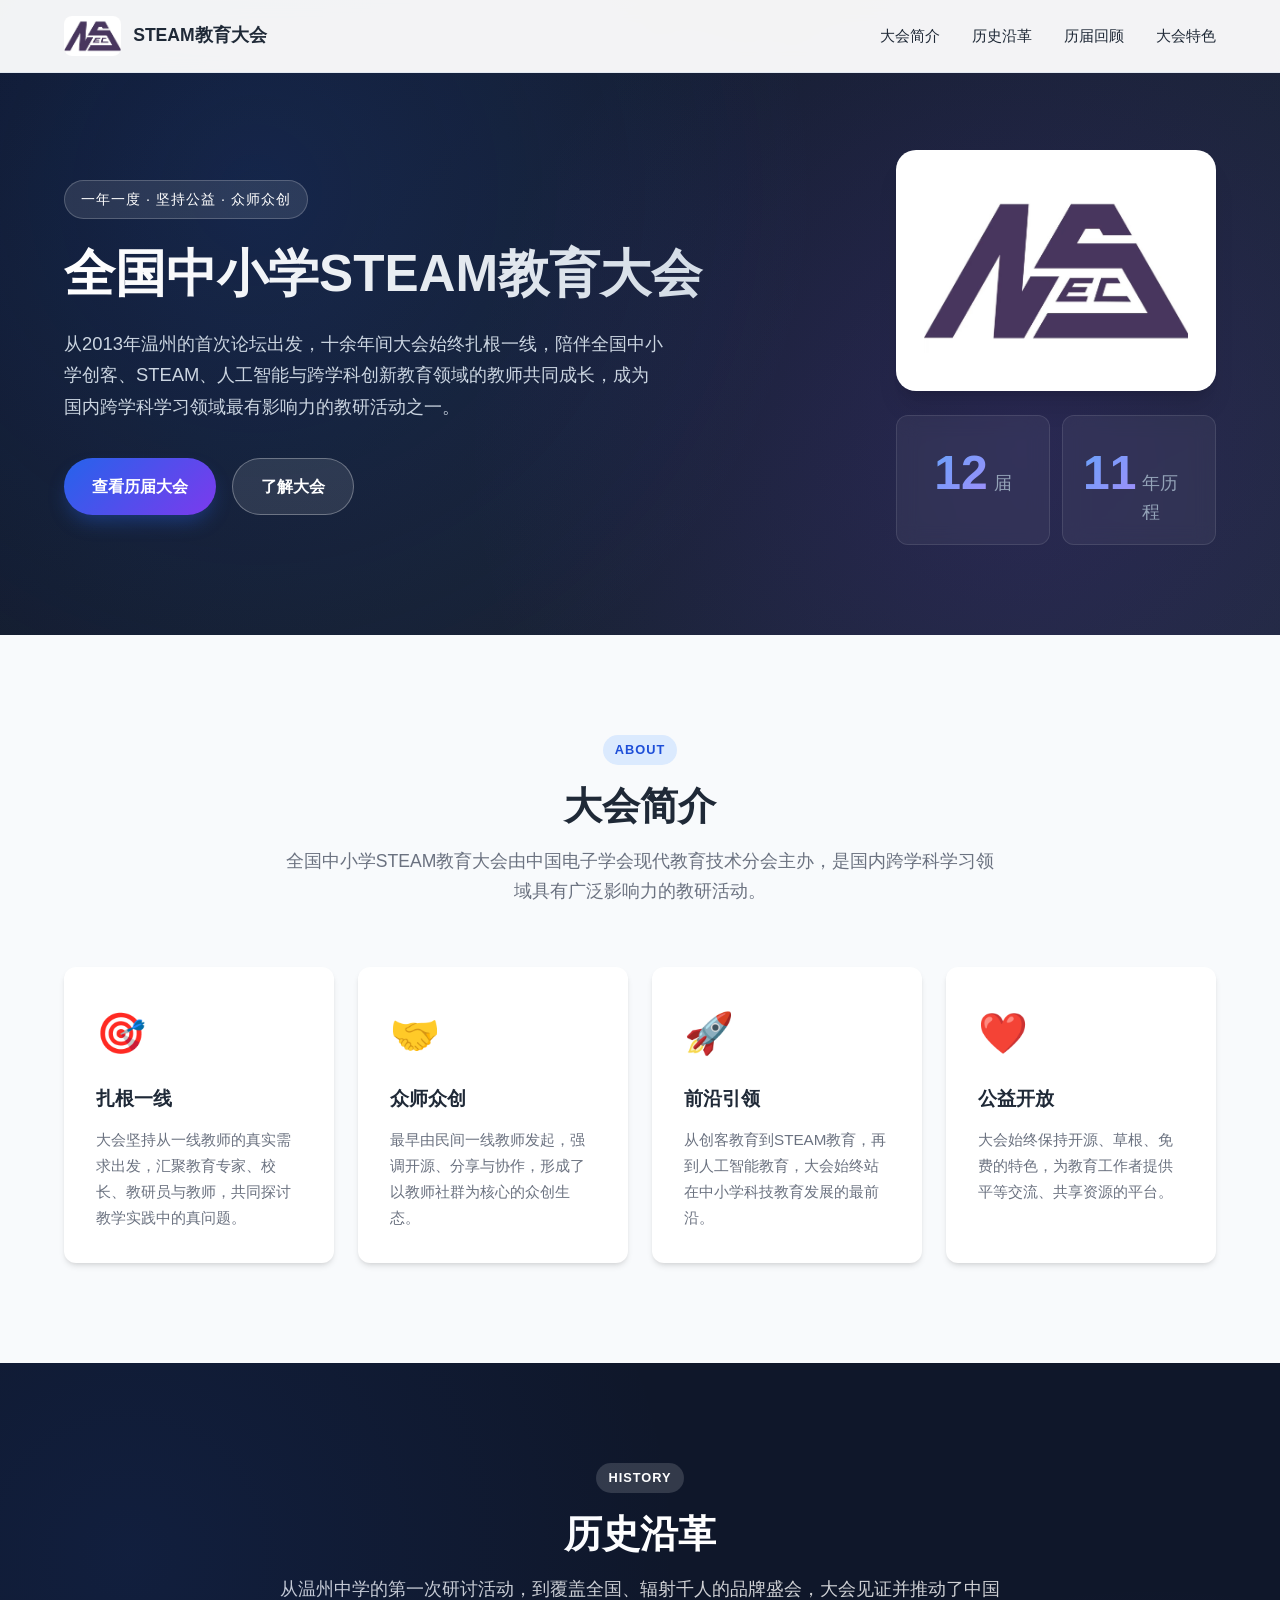
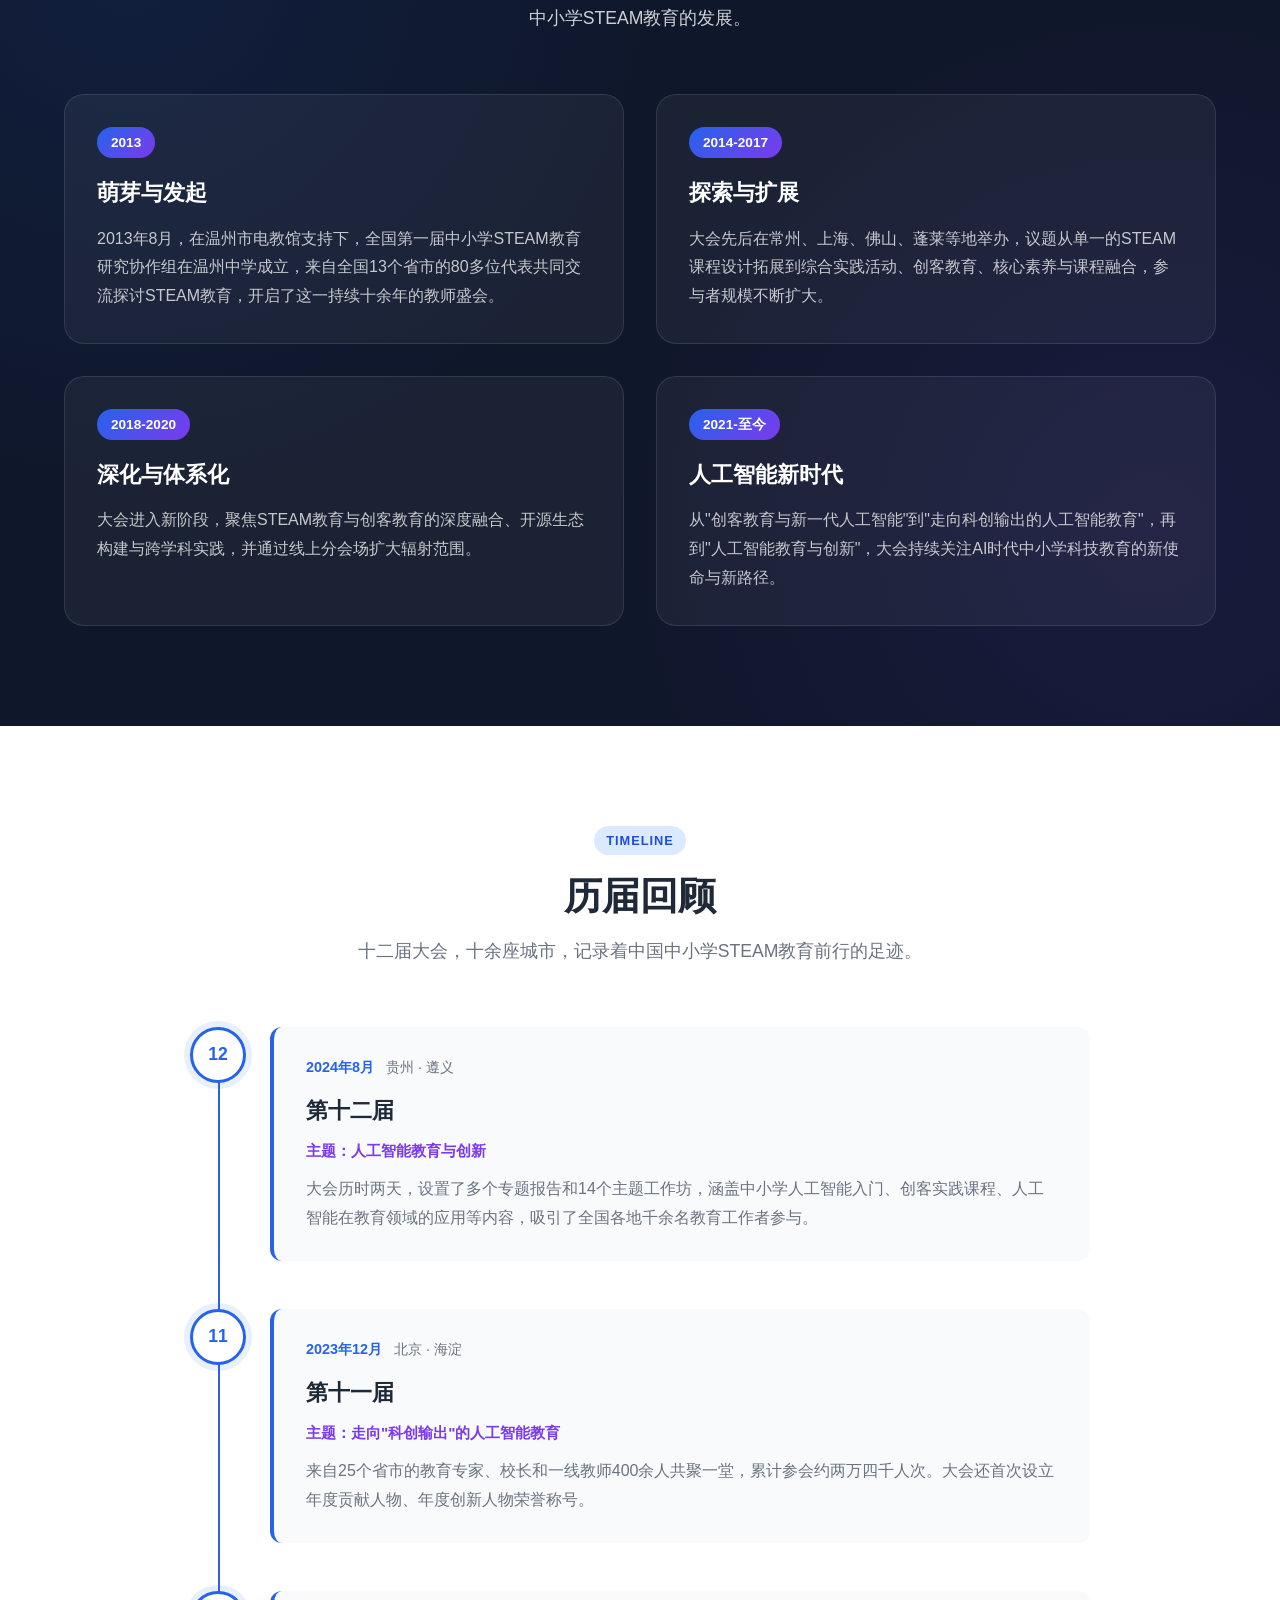
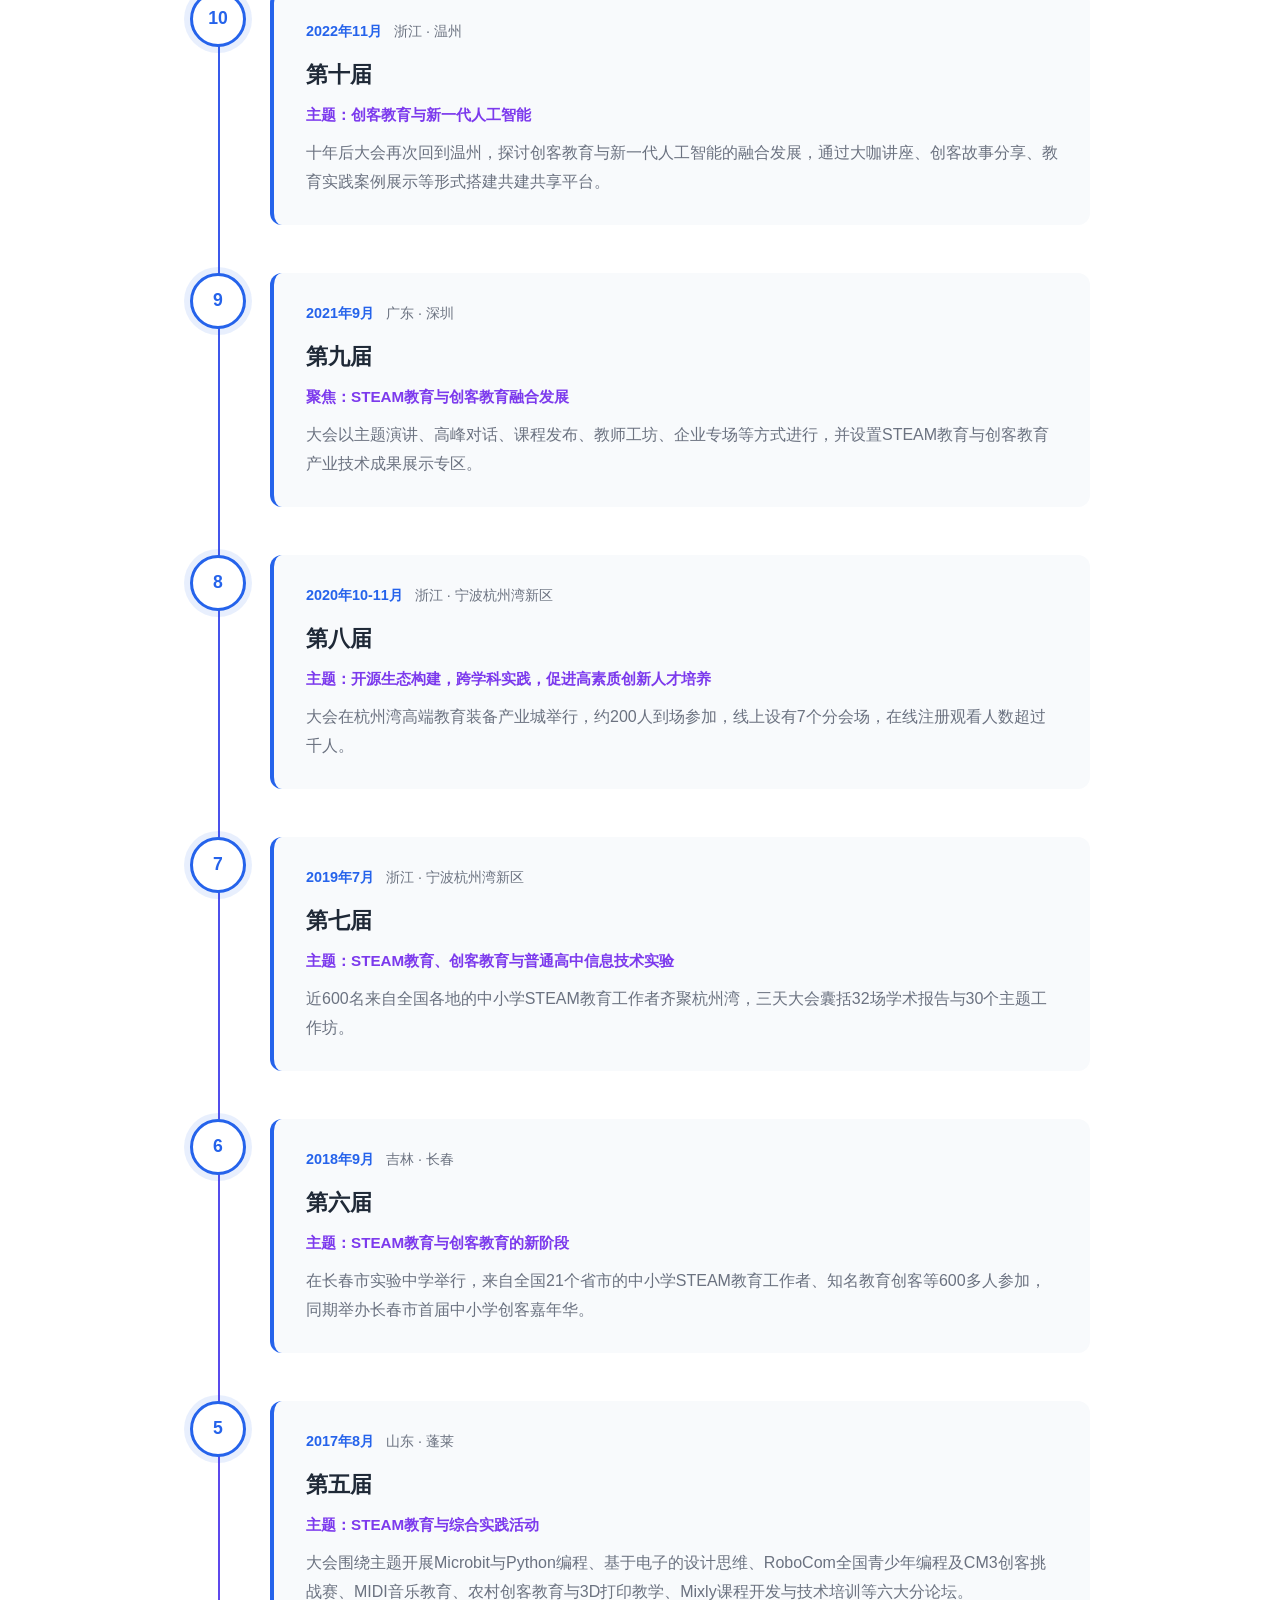
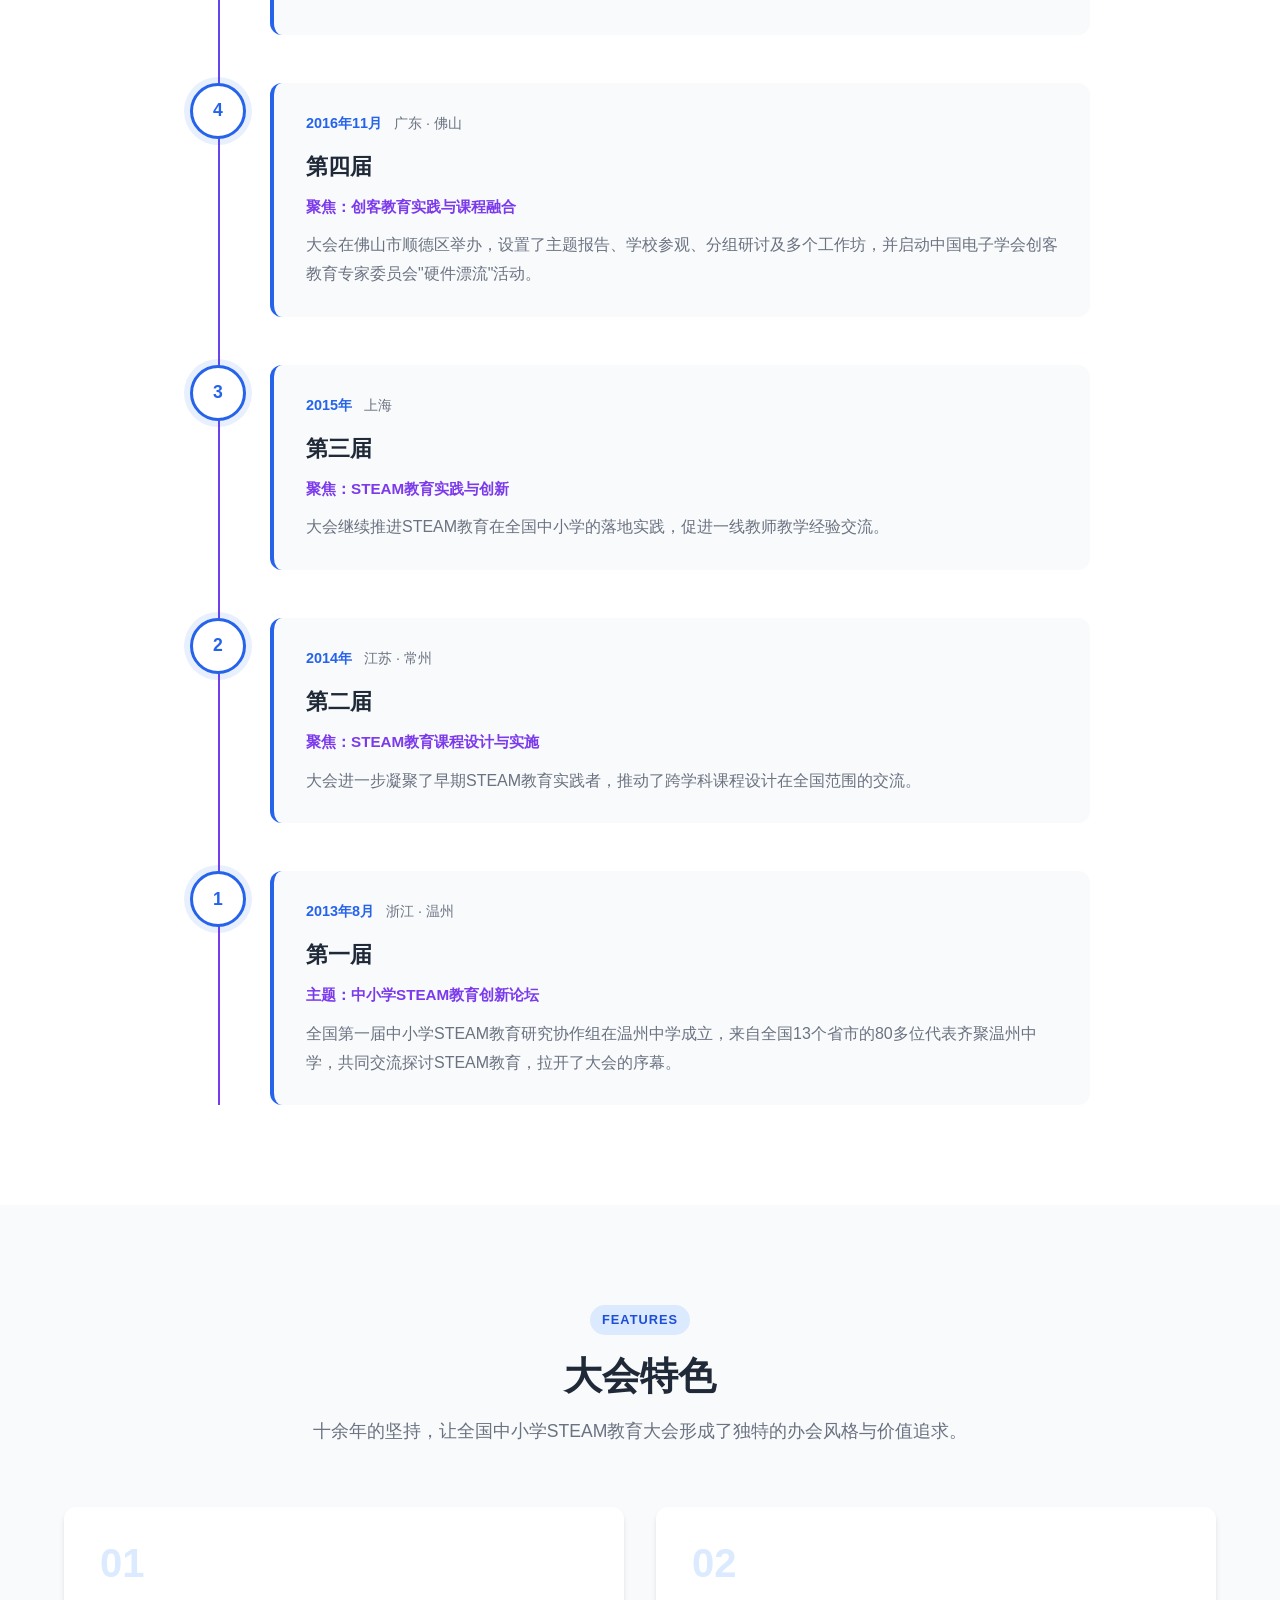
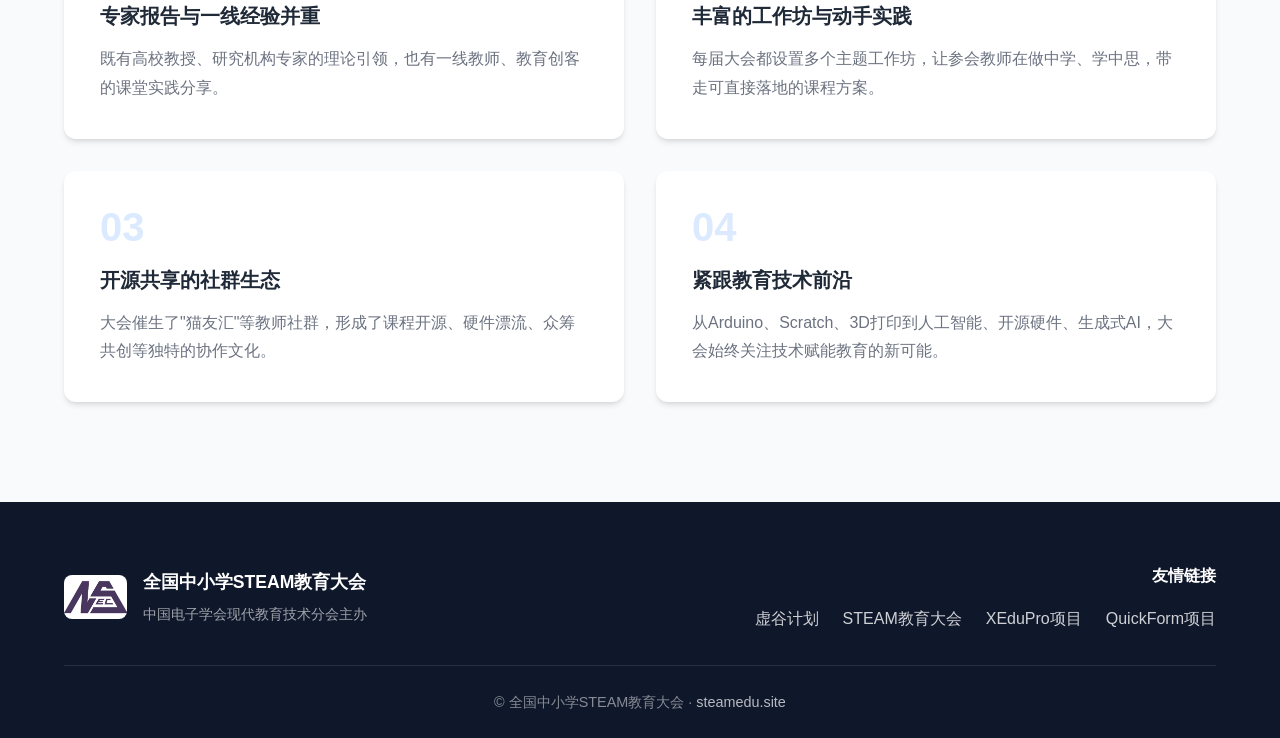
==== commit b8fc5bc1: "谢作如 更新" ====
--- a/index.html
+++ b/index.html
@@ -11,7 +11,7 @@
     <header class="site-header">
         <div class="container">
             <a href="#" class="logo">
-                <span class="logo-icon">S</span>
+                <img src="images/logo_s.jpg" alt="全国中小学STEAM教育大会" class="logo-img">
                 <span class="logo-text">STEAM教育大会</span>
             </a>
             <nav class="main-nav">
@@ -42,18 +42,19 @@
                     <a href="#about" class="btn btn-secondary">了解大会</a>
                 </div>
             </div>
-            <div class="hero-stats">
-                <div class="stat-item">
-                    <span class="stat-number">12</span>
-                    <span class="stat-label">届</span>
-                </div>
-                <div class="stat-item">
-                    <span class="stat-number">12</span>
-                    <span class="stat-label">座城市</span>
-                </div>
-                <div class="stat-item">
-                    <span class="stat-number">11</span>
-                    <span class="stat-label">年历程</span>
+            <div class="hero-visual">
+                <div class="hero-logo">
+                    <img src="images/logo.jpg" alt="全国中小学STEAM教育大会标识">
+                </div>
+                <div class="hero-stats">
+                    <div class="stat-item">
+                        <span class="stat-number">12</span>
+                        <span class="stat-label">届</span>
+                    </div>
+                    <div class="stat-item">
+                        <span class="stat-number">11</span>
+                        <span class="stat-label">年历程</span>
+                    </div>
                 </div>
             </div>
         </div>
@@ -323,7 +324,7 @@
         <div class="container">
             <div class="footer-content">
                 <div class="footer-brand">
-                    <span class="logo-icon">S</span>
+                    <img src="images/logo_s.jpg" alt="全国中小学STEAM教育大会" class="logo-img">
                     <div>
                         <strong>全国中小学STEAM教育大会</strong>
                         <p>中国电子学会现代教育技术分会主办</p>
--- a/assets/css/style.css
+++ b/assets/css/style.css
@@ -74,6 +74,13 @@
     font-size: 1.1rem;
 }
 
+.logo-img {
+    width: auto;
+    height: 40px;
+    border-radius: 8px;
+    display: block;
+}
+
 .logo-icon {
     display: flex;
     align-items: center;
@@ -147,7 +154,7 @@
 /* Hero */
 .hero {
     position: relative;
-    padding: 160px 0 100px;
+    padding: 150px 0 90px;
     background: linear-gradient(135deg, #0f172a 0%, #1e293b 100%);
     color: white;
     overflow: hidden;
@@ -245,17 +252,42 @@
     background: rgba(255, 255, 255, 0.2);
 }
 
-.hero-stats {
+.hero-visual {
     display: flex;
     flex-direction: column;
     gap: 24px;
+    align-items: stretch;
+    width: 320px;
+}
+
+.hero-logo {
+    background: white;
+    padding: 28px;
+    border-radius: var(--radius-lg);
+    box-shadow: var(--shadow-lg);
+    width: 100%;
+}
+
+.hero-logo img {
+    width: 100%;
+    height: auto;
+    display: block;
+}
+
+.hero-stats {
+    display: flex;
+    flex-direction: row;
+    gap: 12px;
+    width: 100%;
 }
 
 .stat-item {
     display: flex;
     align-items: baseline;
-    gap: 8px;
-    padding: 24px 32px;
+    justify-content: center;
+    flex: 1;
+    gap: 6px;
+    padding: 16px 20px;
     background: rgba(255, 255, 255, 0.05);
     border: 1px solid rgba(255, 255, 255, 0.1);
     border-radius: var(--radius);
@@ -601,6 +633,10 @@
     gap: 16px;
 }
 
+.footer-brand .logo-img {
+    height: 44px;
+}
+
 .footer-brand strong {
     display: block;
     font-size: 1.1rem;
@@ -675,10 +711,19 @@
         justify-content: center;
     }
 
+    .hero-visual {
+        width: 100%;
+        align-items: center;
+    }
+
+    .hero-logo {
+        max-width: 240px;
+    }
+
     .hero-stats {
-        flex-direction: row;
         justify-content: center;
         flex-wrap: wrap;
+        width: auto;
     }
 
     .about-grid {
@@ -732,7 +777,7 @@
     }
 
     .hero {
-        padding: 130px 0 80px;
+        padding: 120px 0 60px;
     }
 
     .hero h1 {
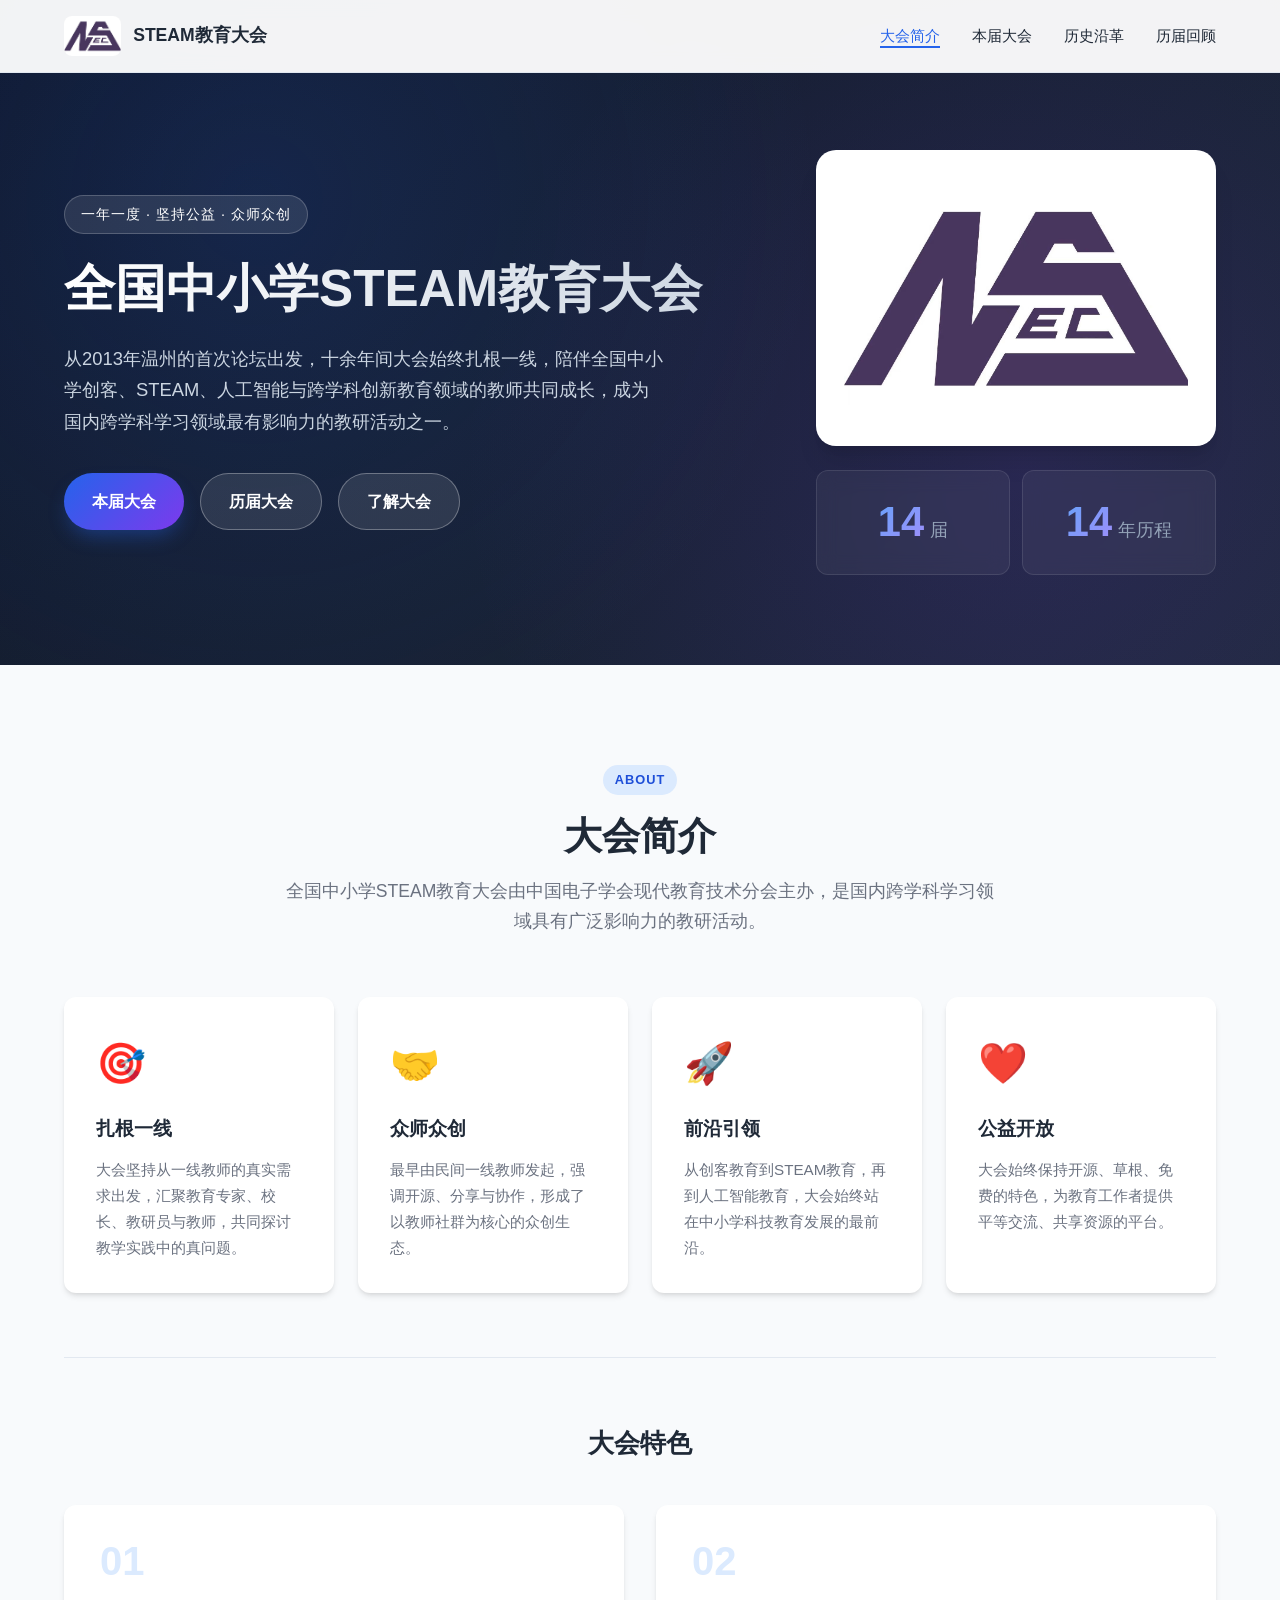
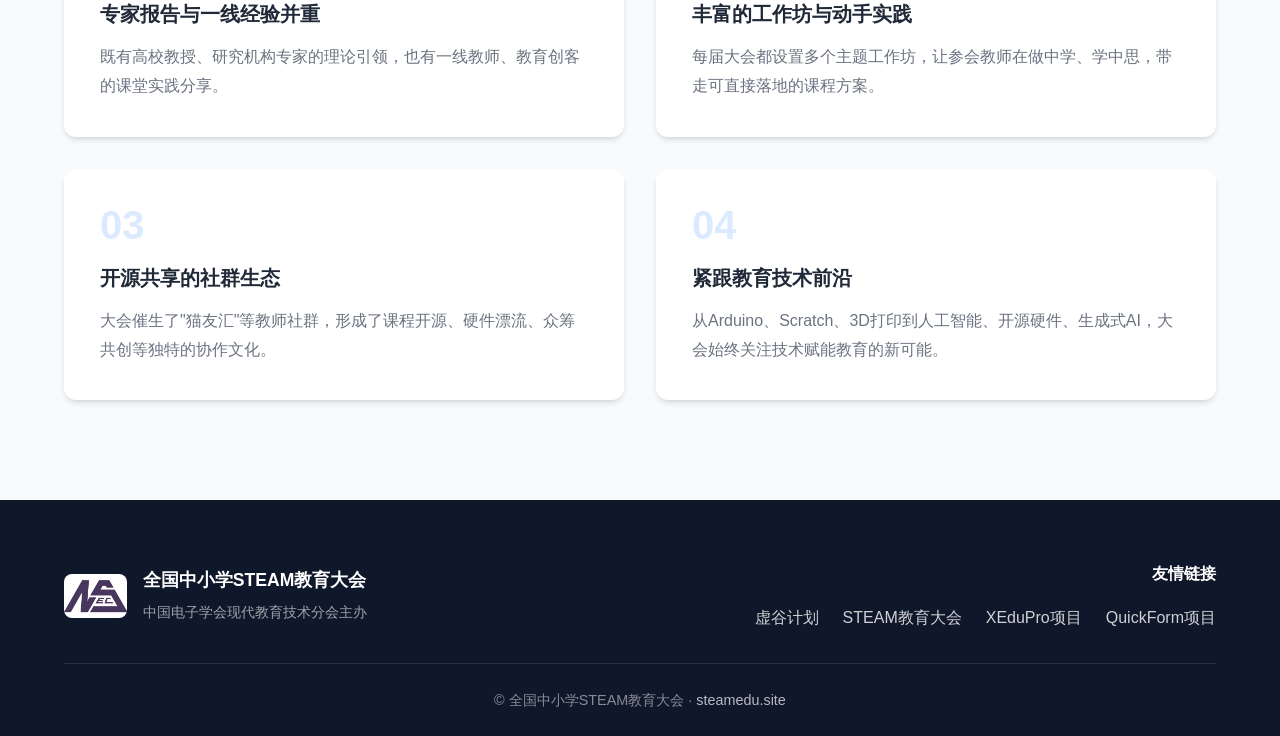
==== commit 3107a1ac: "谢作如 更新" ====
--- a/index.html
+++ b/index.html
@@ -3,14 +3,14 @@
 <head>
     <meta charset="UTF-8">
     <meta name="viewport" content="width=device-width, initial-scale=1.0">
-    <title>全国中小学STEAM教育大会</title>
+    <title>大会简介 - 全国中小学STEAM教育大会</title>
     <meta name="description" content="全国中小学STEAM教育大会官方网站，介绍大会历史、历届情况及最新动态。">
     <link rel="stylesheet" href="assets/css/style.css">
 </head>
 <body>
     <header class="site-header">
         <div class="container">
-            <a href="#" class="logo">
+            <a href="index.html" class="logo">
                 <img src="images/logo_s.jpg" alt="全国中小学STEAM教育大会" class="logo-img">
                 <span class="logo-text">STEAM教育大会</span>
             </a>
@@ -21,10 +21,10 @@
                     <span></span>
                 </button>
                 <ul class="nav-list">
-                    <li><a href="#about">大会简介</a></li>
-                    <li><a href="#history">历史沿革</a></li>
-                    <li><a href="#timeline">历届回顾</a></li>
-                    <li><a href="#features">大会特色</a></li>
+                    <li><a href="index.html" class="active">大会简介</a></li>
+                    <li><a href="current.html">本届大会</a></li>
+                    <li><a href="history.html">历史沿革</a></li>
+                    <li><a href="timeline.html">历届回顾</a></li>
                 </ul>
             </nav>
         </div>
@@ -38,7 +38,8 @@
                 <h1>全国中小学STEAM教育大会</h1>
                 <p class="hero-description">从2013年温州的首次论坛出发，十余年间大会始终扎根一线，陪伴全国中小学创客、STEAM、人工智能与跨学科创新教育领域的教师共同成长，成为国内跨学科学习领域最有影响力的教研活动之一。</p>
                 <div class="hero-actions">
-                    <a href="#timeline" class="btn btn-primary">查看历届大会</a>
+                    <a href="current.html" class="btn btn-primary">本届大会</a>
+                    <a href="timeline.html" class="btn btn-secondary">历届大会</a>
                     <a href="#about" class="btn btn-secondary">了解大会</a>
                 </div>
             </div>
@@ -48,11 +49,11 @@
                 </div>
                 <div class="hero-stats">
                     <div class="stat-item">
-                        <span class="stat-number">12</span>
+                        <span class="stat-number">14</span>
                         <span class="stat-label">届</span>
                     </div>
                     <div class="stat-item">
-                        <span class="stat-number">11</span>
+                        <span class="stat-number">14</span>
                         <span class="stat-label">年历程</span>
                     </div>
                 </div>
@@ -89,213 +90,10 @@
                     <p>大会始终保持开源、草根、免费的特色，为教育工作者提供平等交流、共享资源的平台。</p>
                 </div>
             </div>
-        </div>
-    </section>
+            <div class="about-features">
+                <h3 class="about-features-title">大会特色</h3>
+                <div class="features-grid">
 
-    <section id="history" class="section history">
-        <div class="container">
-            <div class="section-header light">
-                <span class="section-tag">HISTORY</span>
-                <h2>历史沿革</h2>
-                <p>从温州中学的第一次研讨活动，到覆盖全国、辐射千人的品牌盛会，大会见证并推动了中国中小学STEAM教育的发展。</p>
-            </div>
-            <div class="history-content">
-                <div class="history-phase">
-                    <span class="phase-year">2013</span>
-                    <div class="phase-body">
-                        <h3>萌芽与发起</h3>
-                        <p>2013年8月，在温州市电教馆支持下，全国第一届中小学STEAM教育研究协作组在温州中学成立，来自全国13个省市的80多位代表共同交流探讨STEAM教育，开启了这一持续十余年的教师盛会。</p>
-                    </div>
-                </div>
-                <div class="history-phase">
-                    <span class="phase-year">2014-2017</span>
-                    <div class="phase-body">
-                        <h3>探索与扩展</h3>
-                        <p>大会先后在常州、上海、佛山、蓬莱等地举办，议题从单一的STEAM课程设计拓展到综合实践活动、创客教育、核心素养与课程融合，参与者规模不断扩大。</p>
-                    </div>
-                </div>
-                <div class="history-phase">
-                    <span class="phase-year">2018-2020</span>
-                    <div class="phase-body">
-                        <h3>深化与体系化</h3>
-                        <p>大会进入新阶段，聚焦STEAM教育与创客教育的深度融合、开源生态构建与跨学科实践，并通过线上分会场扩大辐射范围。</p>
-                    </div>
-                </div>
-                <div class="history-phase">
-                    <span class="phase-year">2021-至今</span>
-                    <div class="phase-body">
-                        <h3>人工智能新时代</h3>
-                        <p>从"创客教育与新一代人工智能"到"走向科创输出的人工智能教育"，再到"人工智能教育与创新"，大会持续关注AI时代中小学科技教育的新使命与新路径。</p>
-                    </div>
-                </div>
-            </div>
-        </div>
-    </section>
-
-    <section id="timeline" class="section timeline-section">
-        <div class="container">
-            <div class="section-header">
-                <span class="section-tag">TIMELINE</span>
-                <h2>历届回顾</h2>
-                <p>十二届大会，十余座城市，记录着中国中小学STEAM教育前行的足迹。</p>
-            </div>
-            <div class="timeline">
-                <div class="timeline-item">
-                    <div class="timeline-marker">12</div>
-                    <div class="timeline-content">
-                        <div class="timeline-meta">
-                            <span class="timeline-year">2024年8月</span>
-                            <span class="timeline-city">贵州 · 遵义</span>
-                        </div>
-                        <h3>第十二届</h3>
-                        <p class="timeline-theme">主题：人工智能教育与创新</p>
-                        <p>大会历时两天，设置了多个专题报告和14个主题工作坊，涵盖中小学人工智能入门、创客实践课程、人工智能在教育领域的应用等内容，吸引了全国各地千余名教育工作者参与。</p>
-                    </div>
-                </div>
-                <div class="timeline-item">
-                    <div class="timeline-marker">11</div>
-                    <div class="timeline-content">
-                        <div class="timeline-meta">
-                            <span class="timeline-year">2023年12月</span>
-                            <span class="timeline-city">北京 · 海淀</span>
-                        </div>
-                        <h3>第十一届</h3>
-                        <p class="timeline-theme">主题：走向"科创输出"的人工智能教育</p>
-                        <p>来自25个省市的教育专家、校长和一线教师400余人共聚一堂，累计参会约两万四千人次。大会还首次设立年度贡献人物、年度创新人物荣誉称号。</p>
-                    </div>
-                </div>
-                <div class="timeline-item">
-                    <div class="timeline-marker">10</div>
-                    <div class="timeline-content">
-                        <div class="timeline-meta">
-                            <span class="timeline-year">2022年11月</span>
-                            <span class="timeline-city">浙江 · 温州</span>
-                        </div>
-                        <h3>第十届</h3>
-                        <p class="timeline-theme">主题：创客教育与新一代人工智能</p>
-                        <p>十年后大会再次回到温州，探讨创客教育与新一代人工智能的融合发展，通过大咖讲座、创客故事分享、教育实践案例展示等形式搭建共建共享平台。</p>
-                    </div>
-                </div>
-                <div class="timeline-item">
-                    <div class="timeline-marker">9</div>
-                    <div class="timeline-content">
-                        <div class="timeline-meta">
-                            <span class="timeline-year">2021年9月</span>
-                            <span class="timeline-city">广东 · 深圳</span>
-                        </div>
-                        <h3>第九届</h3>
-                        <p class="timeline-theme">聚焦：STEAM教育与创客教育融合发展</p>
-                        <p>大会以主题演讲、高峰对话、课程发布、教师工坊、企业专场等方式进行，并设置STEAM教育与创客教育产业技术成果展示专区。</p>
-                    </div>
-                </div>
-                <div class="timeline-item">
-                    <div class="timeline-marker">8</div>
-                    <div class="timeline-content">
-                        <div class="timeline-meta">
-                            <span class="timeline-year">2020年10-11月</span>
-                            <span class="timeline-city">浙江 · 宁波杭州湾新区</span>
-                        </div>
-                        <h3>第八届</h3>
-                        <p class="timeline-theme">主题：开源生态构建，跨学科实践，促进高素质创新人才培养</p>
-                        <p>大会在杭州湾高端教育装备产业城举行，约200人到场参加，线上设有7个分会场，在线注册观看人数超过千人。</p>
-                    </div>
-                </div>
-                <div class="timeline-item">
-                    <div class="timeline-marker">7</div>
-                    <div class="timeline-content">
-                        <div class="timeline-meta">
-                            <span class="timeline-year">2019年7月</span>
-                            <span class="timeline-city">浙江 · 宁波杭州湾新区</span>
-                        </div>
-                        <h3>第七届</h3>
-                        <p class="timeline-theme">主题：STEAM教育、创客教育与普通高中信息技术实验</p>
-                        <p>近600名来自全国各地的中小学STEAM教育工作者齐聚杭州湾，三天大会囊括32场学术报告与30个主题工作坊。</p>
-                    </div>
-                </div>
-                <div class="timeline-item">
-                    <div class="timeline-marker">6</div>
-                    <div class="timeline-content">
-                        <div class="timeline-meta">
-                            <span class="timeline-year">2018年9月</span>
-                            <span class="timeline-city">吉林 · 长春</span>
-                        </div>
-                        <h3>第六届</h3>
-                        <p class="timeline-theme">主题：STEAM教育与创客教育的新阶段</p>
-                        <p>在长春市实验中学举行，来自全国21个省市的中小学STEAM教育工作者、知名教育创客等600多人参加，同期举办长春市首届中小学创客嘉年华。</p>
-                    </div>
-                </div>
-                <div class="timeline-item">
-                    <div class="timeline-marker">5</div>
-                    <div class="timeline-content">
-                        <div class="timeline-meta">
-                            <span class="timeline-year">2017年8月</span>
-                            <span class="timeline-city">山东 · 蓬莱</span>
-                        </div>
-                        <h3>第五届</h3>
-                        <p class="timeline-theme">主题：STEAM教育与综合实践活动</p>
-                        <p>大会围绕主题开展Microbit与Python编程、基于电子的设计思维、RoboCom全国青少年编程及CM3创客挑战赛、MIDI音乐教育、农村创客教育与3D打印教学、Mixly课程开发与技术培训等六大分论坛。</p>
-                    </div>
-                </div>
-                <div class="timeline-item">
-                    <div class="timeline-marker">4</div>
-                    <div class="timeline-content">
-                        <div class="timeline-meta">
-                            <span class="timeline-year">2016年11月</span>
-                            <span class="timeline-city">广东 · 佛山</span>
-                        </div>
-                        <h3>第四届</h3>
-                        <p class="timeline-theme">聚焦：创客教育实践与课程融合</p>
-                        <p>大会在佛山市顺德区举办，设置了主题报告、学校参观、分组研讨及多个工作坊，并启动中国电子学会创客教育专家委员会"硬件漂流"活动。</p>
-                    </div>
-                </div>
-                <div class="timeline-item">
-                    <div class="timeline-marker">3</div>
-                    <div class="timeline-content">
-                        <div class="timeline-meta">
-                            <span class="timeline-year">2015年</span>
-                            <span class="timeline-city">上海</span>
-                        </div>
-                        <h3>第三届</h3>
-                        <p class="timeline-theme">聚焦：STEAM教育实践与创新</p>
-                        <p>大会继续推进STEAM教育在全国中小学的落地实践，促进一线教师教学经验交流。</p>
-                    </div>
-                </div>
-                <div class="timeline-item">
-                    <div class="timeline-marker">2</div>
-                    <div class="timeline-content">
-                        <div class="timeline-meta">
-                            <span class="timeline-year">2014年</span>
-                            <span class="timeline-city">江苏 · 常州</span>
-                        </div>
-                        <h3>第二届</h3>
-                        <p class="timeline-theme">聚焦：STEAM教育课程设计与实施</p>
-                        <p>大会进一步凝聚了早期STEAM教育实践者，推动了跨学科课程设计在全国范围的交流。</p>
-                    </div>
-                </div>
-                <div class="timeline-item">
-                    <div class="timeline-marker">1</div>
-                    <div class="timeline-content">
-                        <div class="timeline-meta">
-                            <span class="timeline-year">2013年8月</span>
-                            <span class="timeline-city">浙江 · 温州</span>
-                        </div>
-                        <h3>第一届</h3>
-                        <p class="timeline-theme">主题：中小学STEAM教育创新论坛</p>
-                        <p>全国第一届中小学STEAM教育研究协作组在温州中学成立，来自全国13个省市的80多位代表齐聚温州中学，共同交流探讨STEAM教育，拉开了大会的序幕。</p>
-                    </div>
-                </div>
-            </div>
-        </div>
-    </section>
-
-    <section id="features" class="section features">
-        <div class="container">
-            <div class="section-header">
-                <span class="section-tag">FEATURES</span>
-                <h2>大会特色</h2>
-                <p>十余年的坚持，让全国中小学STEAM教育大会形成了独特的办会风格与价值追求。</p>
-            </div>
-            <div class="features-grid">
                 <div class="feature-item">
                     <span class="feature-number">01</span>
                     <h3>专家报告与一线经验并重</h3>
@@ -316,9 +114,11 @@
                     <h3>紧跟教育技术前沿</h3>
                     <p>从Arduino、Scratch、3D打印到人工智能、开源硬件、生成式AI，大会始终关注技术赋能教育的新可能。</p>
                 </div>
+                            </div>
             </div>
         </div>
     </section>
+
 
     <footer class="site-footer">
         <div class="container">
--- a/assets/css/style.css
+++ b/assets/css/style.css
@@ -257,7 +257,7 @@
     flex-direction: column;
     gap: 24px;
     align-items: stretch;
-    width: 320px;
+    width: 400px;
 }
 
 .hero-logo {
@@ -295,7 +295,7 @@
 }
 
 .stat-number {
-    font-size: 3rem;
+    font-size: 2.6rem;
     font-weight: 800;
     background: linear-gradient(135deg, #60a5fa, #a78bfa);
     -webkit-background-clip: text;
@@ -863,3 +863,313 @@
         width: 100%;
     }
 }
+
+/* Modal */
+.modal {
+    position: fixed;
+    inset: 0;
+    z-index: 2000;
+    display: flex;
+    align-items: center;
+    justify-content: center;
+    padding: 24px;
+}
+
+.modal[hidden] {
+    display: none;
+}
+
+.modal-backdrop {
+    position: absolute;
+    inset: 0;
+    background: rgba(15, 23, 42, 0.75);
+    backdrop-filter: blur(4px);
+}
+
+.modal-container {
+    position: relative;
+    width: 100%;
+    max-width: 800px;
+    max-height: calc(100vh - 48px);
+    background: white;
+    border-radius: var(--radius-lg);
+    box-shadow: var(--shadow-lg);
+    overflow-y: auto;
+    animation: modal-in 0.25s ease;
+}
+
+@keyframes modal-in {
+    from {
+        opacity: 0;
+        transform: translateY(20px);
+    }
+    to {
+        opacity: 1;
+        transform: translateY(0);
+    }
+}
+
+.modal-close {
+    position: absolute;
+    top: 16px;
+    right: 16px;
+    width: 40px;
+    height: 40px;
+    display: flex;
+    align-items: center;
+    justify-content: center;
+    background: rgba(0, 0, 0, 0.05);
+    border: none;
+    border-radius: 50%;
+    font-size: 1.6rem;
+    line-height: 1;
+    color: var(--text);
+    cursor: pointer;
+    transition: background 0.2s ease;
+    z-index: 10;
+}
+
+.modal-close:hover {
+    background: rgba(0, 0, 0, 0.1);
+}
+
+.modal-header {
+    padding: 32px 32px 20px;
+    border-bottom: 1px solid var(--border);
+}
+
+.modal-meta {
+    display: flex;
+    gap: 12px;
+    margin-bottom: 12px;
+    flex-wrap: wrap;
+}
+
+.modal-year {
+    color: var(--primary);
+    font-weight: 700;
+    font-size: 0.95rem;
+}
+
+.modal-city {
+    color: var(--text-light);
+    font-size: 0.95rem;
+    font-weight: 500;
+}
+
+.modal-header h3 {
+    font-size: 1.6rem;
+    margin-bottom: 8px;
+    line-height: 1.3;
+}
+
+.modal-theme {
+    color: var(--accent);
+    font-weight: 600;
+    font-size: 1rem;
+}
+
+.modal-gallery {
+    display: grid;
+    grid-template-columns: repeat(auto-fit, minmax(220px, 1fr));
+    gap: 16px;
+    padding: 24px 32px;
+    background: var(--bg-alt);
+}
+
+.modal-gallery img {
+    width: 100%;
+    height: auto;
+    max-height: 280px;
+    object-fit: cover;
+    border-radius: var(--radius);
+    box-shadow: var(--shadow);
+    background: white;
+}
+
+.modal-body {
+    padding: 24px 32px 32px;
+}
+
+.modal-description {
+    color: var(--text);
+    line-height: 1.9;
+    font-size: 1rem;
+    white-space: pre-line;
+}
+
+/* Timeline card interactive */
+.timeline-content {
+    cursor: pointer;
+}
+
+.timeline-more {
+    display: inline-block;
+    margin-top: 12px;
+    color: var(--primary);
+    font-weight: 600;
+    font-size: 0.9rem;
+    transition: color 0.2s ease;
+}
+
+.timeline-item:hover .timeline-more {
+    color: var(--primary-dark);
+}
+
+@media (max-width: 768px) {
+    .modal {
+        padding: 16px;
+    }
+
+    .modal-container {
+        max-height: calc(100vh - 32px);
+    }
+
+    .modal-header,
+    .modal-body {
+        padding-left: 24px;
+        padding-right: 24px;
+    }
+
+    .modal-gallery {
+        grid-template-columns: 1fr;
+        padding: 20px 24px;
+    }
+
+    .modal-header h3 {
+        font-size: 1.3rem;
+    }
+}
+
+/* Current Conference */
+.current-section {
+    background: var(--bg);
+}
+
+.current-card {
+    max-width: 900px;
+    margin: 0 auto;
+    background: white;
+    border-radius: var(--radius-lg);
+    box-shadow: var(--shadow-lg);
+    overflow: hidden;
+    border: 1px solid var(--border);
+}
+
+.current-main {
+    padding: 40px 48px;
+    background: linear-gradient(135deg, var(--primary), var(--accent));
+    color: white;
+}
+
+.current-main h3 {
+    font-size: 1.9rem;
+    margin-bottom: 28px;
+    font-weight: 700;
+}
+
+.current-meta {
+    display: grid;
+    grid-template-columns: repeat(2, 1fr);
+    gap: 20px 32px;
+}
+
+.current-meta-item {
+    display: flex;
+    flex-direction: column;
+    gap: 4px;
+}
+
+.current-label {
+    font-size: 0.8rem;
+    font-weight: 700;
+    text-transform: uppercase;
+    letter-spacing: 1px;
+    opacity: 0.85;
+}
+
+.current-value {
+    font-size: 1rem;
+    line-height: 1.5;
+    font-weight: 500;
+}
+
+.current-body {
+    padding: 40px 48px;
+}
+
+.current-body h4 {
+    font-size: 1.2rem;
+    margin-bottom: 16px;
+    color: var(--text);
+}
+
+.current-body ul {
+    list-style: none;
+    margin-bottom: 24px;
+}
+
+.current-body li {
+    position: relative;
+    padding-left: 20px;
+    margin-bottom: 12px;
+    color: var(--text-light);
+    line-height: 1.7;
+}
+
+.current-body li::before {
+    content: '';
+    position: absolute;
+    left: 0;
+    top: 10px;
+    width: 8px;
+    height: 8px;
+    background: var(--primary);
+    border-radius: 50%;
+}
+
+.current-note {
+    padding: 16px 20px;
+    background: var(--primary-light);
+    color: var(--primary-dark);
+    border-radius: var(--radius);
+    font-weight: 600;
+    font-size: 0.95rem;
+}
+
+@media (max-width: 768px) {
+    .current-main,
+    .current-body {
+        padding: 28px 24px;
+    }
+
+    .current-main h3 {
+        font-size: 1.5rem;
+    }
+
+    .current-meta {
+        grid-template-columns: 1fr;
+        gap: 16px;
+    }
+}
+
+.nav-list a.active {
+    color: var(--primary);
+}
+
+.nav-list a.active::after {
+    width: 100%;
+}
+
+.about-features {
+    margin-top: 64px;
+    padding-top: 64px;
+    border-top: 1px solid var(--border);
+}
+
+.about-features-title {
+    text-align: center;
+    font-size: 1.6rem;
+    margin-bottom: 40px;
+    color: var(--text);
+}
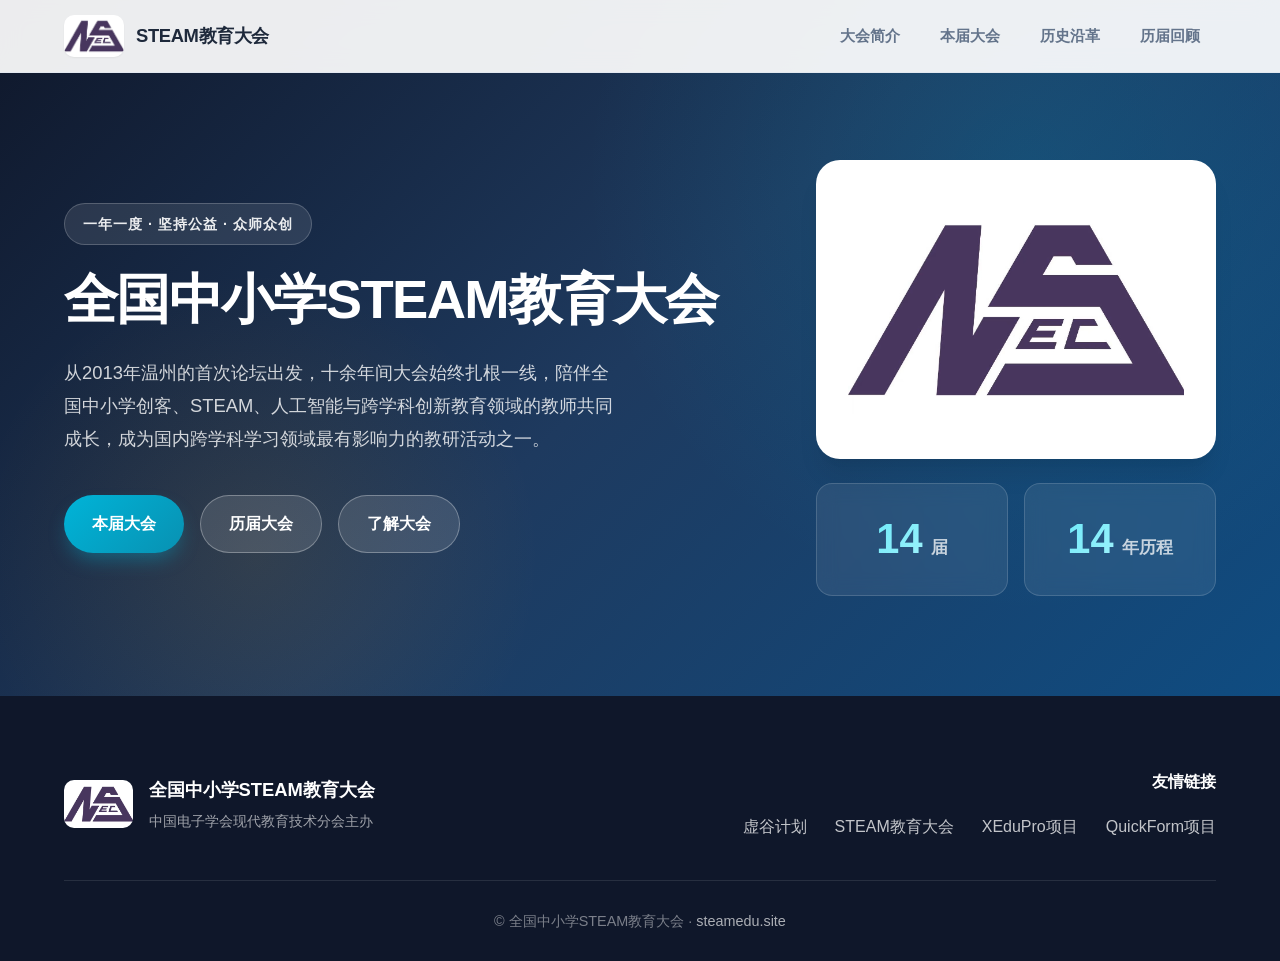
==== commit 17d3b330: "谢作如 更新" ====
--- a/index.html
+++ b/index.html
@@ -3,7 +3,7 @@
 <head>
     <meta charset="UTF-8">
     <meta name="viewport" content="width=device-width, initial-scale=1.0">
-    <title>大会简介 - 全国中小学STEAM教育大会</title>
+    <title>全国中小学STEAM教育大会 - 全国中小学STEAM教育大会</title>
     <meta name="description" content="全国中小学STEAM教育大会官方网站，介绍大会历史、历届情况及最新动态。">
     <link rel="stylesheet" href="assets/css/style.css">
 </head>
@@ -21,7 +21,7 @@
                     <span></span>
                 </button>
                 <ul class="nav-list">
-                    <li><a href="index.html" class="active">大会简介</a></li>
+                    <li><a href="about.html">大会简介</a></li>
                     <li><a href="current.html">本届大会</a></li>
                     <li><a href="history.html">历史沿革</a></li>
                     <li><a href="timeline.html">历届回顾</a></li>
@@ -40,7 +40,7 @@
                 <div class="hero-actions">
                     <a href="current.html" class="btn btn-primary">本届大会</a>
                     <a href="timeline.html" class="btn btn-secondary">历届大会</a>
-                    <a href="#about" class="btn btn-secondary">了解大会</a>
+                    <a href="about.html" class="btn btn-secondary">了解大会</a>
                 </div>
             </div>
             <div class="hero-visual">
@@ -57,64 +57,6 @@
                         <span class="stat-label">年历程</span>
                     </div>
                 </div>
-            </div>
-        </div>
-    </section>
-
-    <section id="about" class="section about">
-        <div class="container">
-            <div class="section-header">
-                <span class="section-tag">ABOUT</span>
-                <h2>大会简介</h2>
-                <p>全国中小学STEAM教育大会由中国电子学会现代教育技术分会主办，是国内跨学科学习领域具有广泛影响力的教研活动。</p>
-            </div>
-            <div class="about-grid">
-                <div class="about-card">
-                    <div class="about-icon">🎯</div>
-                    <h3>扎根一线</h3>
-                    <p>大会坚持从一线教师的真实需求出发，汇聚教育专家、校长、教研员与教师，共同探讨教学实践中的真问题。</p>
-                </div>
-                <div class="about-card">
-                    <div class="about-icon">🤝</div>
-                    <h3>众师众创</h3>
-                    <p>最早由民间一线教师发起，强调开源、分享与协作，形成了以教师社群为核心的众创生态。</p>
-                </div>
-                <div class="about-card">
-                    <div class="about-icon">🚀</div>
-                    <h3>前沿引领</h3>
-                    <p>从创客教育到STEAM教育，再到人工智能教育，大会始终站在中小学科技教育发展的最前沿。</p>
-                </div>
-                <div class="about-card">
-                    <div class="about-icon">❤️</div>
-                    <h3>公益开放</h3>
-                    <p>大会始终保持开源、草根、免费的特色，为教育工作者提供平等交流、共享资源的平台。</p>
-                </div>
-            </div>
-            <div class="about-features">
-                <h3 class="about-features-title">大会特色</h3>
-                <div class="features-grid">
-
-                <div class="feature-item">
-                    <span class="feature-number">01</span>
-                    <h3>专家报告与一线经验并重</h3>
-                    <p>既有高校教授、研究机构专家的理论引领，也有一线教师、教育创客的课堂实践分享。</p>
-                </div>
-                <div class="feature-item">
-                    <span class="feature-number">02</span>
-                    <h3>丰富的工作坊与动手实践</h3>
-                    <p>每届大会都设置多个主题工作坊，让参会教师在做中学、学中思，带走可直接落地的课程方案。</p>
-                </div>
-                <div class="feature-item">
-                    <span class="feature-number">03</span>
-                    <h3>开源共享的社群生态</h3>
-                    <p>大会催生了"猫友汇"等教师社群，形成了课程开源、硬件漂流、众筹共创等独特的协作文化。</p>
-                </div>
-                <div class="feature-item">
-                    <span class="feature-number">04</span>
-                    <h3>紧跟教育技术前沿</h3>
-                    <p>从Arduino、Scratch、3D打印到人工智能、开源硬件、生成式AI，大会始终关注技术赋能教育的新可能。</p>
-                </div>
-                            </div>
             </div>
         </div>
     </section>
--- a/assets/css/style.css
+++ b/assets/css/style.css
@@ -1,19 +1,22 @@
 :root {
-    --primary: #2563eb;
-    --primary-dark: #1d4ed8;
-    --primary-light: #dbeafe;
-    --accent: #7c3aed;
-    --accent-light: #ede9fe;
-    --text: #1f2937;
-    --text-light: #6b7280;
+    --primary: #0f4c81;
+    --primary-dark: #083d6e;
+    --primary-light: #e6f0f9;
+    --accent: #00b4d8;
+    --accent-light: #e0f7fb;
+    --amber: #f59e0b;
+    --amber-light: #fef3c7;
+    --text: #1e293b;
+    --text-light: #64748b;
     --bg: #ffffff;
     --bg-alt: #f8fafc;
     --bg-dark: #0f172a;
     --border: #e2e8f0;
-    --shadow: 0 4px 6px -1px rgba(0, 0, 0, 0.1), 0 2px 4px -2px rgba(0, 0, 0, 0.1);
-    --shadow-lg: 0 20px 25px -5px rgba(0, 0, 0, 0.1), 0 8px 10px -6px rgba(0, 0, 0, 0.1);
-    --radius: 12px;
-    --radius-lg: 20px;
+    --shadow-sm: 0 1px 2px 0 rgba(0, 0, 0, 0.05);
+    --shadow: 0 4px 6px -1px rgba(0, 0, 0, 0.08), 0 2px 4px -2px rgba(0, 0, 0, 0.04);
+    --shadow-lg: 0 20px 25px -5px rgba(0, 0, 0, 0.08), 0 8px 10px -6px rgba(0, 0, 0, 0.04);
+    --radius: 16px;
+    --radius-lg: 24px;
     --max-width: 1200px;
 }
 
@@ -47,14 +50,15 @@
     left: 0;
     right: 0;
     z-index: 1000;
-    background: rgba(255, 255, 255, 0.95);
-    backdrop-filter: blur(10px);
-    border-bottom: 1px solid var(--border);
-    transition: box-shadow 0.3s ease;
+    background: rgba(255, 255, 255, 0.92);
+    backdrop-filter: blur(12px);
+    border-bottom: 1px solid rgba(226, 232, 240, 0.8);
+    transition: box-shadow 0.3s ease, background 0.3s ease;
 }
 
 .site-header.scrolled {
     box-shadow: var(--shadow);
+    background: rgba(255, 255, 255, 0.98);
 }
 
 .site-header .container {
@@ -70,67 +74,49 @@
     gap: 12px;
     text-decoration: none;
     color: var(--text);
-    font-weight: 700;
-    font-size: 1.1rem;
+    font-weight: 800;
+    font-size: 1.15rem;
+    letter-spacing: -0.02em;
 }
 
 .logo-img {
     width: auto;
-    height: 40px;
-    border-radius: 8px;
+    height: 42px;
+    border-radius: 10px;
     display: block;
-}
-
-.logo-icon {
+    box-shadow: var(--shadow-sm);
+}
+
+.main-nav {
     display: flex;
     align-items: center;
-    justify-content: center;
-    width: 40px;
-    height: 40px;
-    background: linear-gradient(135deg, var(--primary), var(--accent));
-    color: white;
-    border-radius: 10px;
-    font-size: 1.25rem;
-    font-weight: 800;
-}
-
-.main-nav {
-    display: flex;
-    align-items: center;
 }
 
 .nav-list {
     display: flex;
     list-style: none;
-    gap: 32px;
+    gap: 8px;
 }
 
 .nav-list a {
     text-decoration: none;
-    color: var(--text);
-    font-weight: 500;
+    color: var(--text-light);
+    font-weight: 600;
     font-size: 0.95rem;
-    transition: color 0.2s ease;
+    padding: 8px 16px;
+    border-radius: 50px;
+    transition: all 0.2s ease;
     position: relative;
-}
-
-.nav-list a::after {
-    content: '';
-    position: absolute;
-    bottom: -4px;
-    left: 0;
-    width: 0;
-    height: 2px;
-    background: var(--primary);
-    transition: width 0.2s ease;
 }
 
 .nav-list a:hover {
     color: var(--primary);
-}
-
-.nav-list a:hover::after {
-    width: 100%;
+    background: var(--primary-light);
+}
+
+.nav-list a.active {
+    color: var(--primary);
+    background: var(--primary-light);
 }
 
 .nav-toggle {
@@ -154,21 +140,31 @@
 /* Hero */
 .hero {
     position: relative;
-    padding: 150px 0 90px;
-    background: linear-gradient(135deg, #0f172a 0%, #1e293b 100%);
+    padding: 160px 0 100px;
+    background: linear-gradient(135deg, #0f172a 0%, #1e3a5f 50%, #0f4c81 100%);
     color: white;
     overflow: hidden;
 }
 
-.hero-bg {
+.hero::before {
+    content: '';
     position: absolute;
-    top: 0;
-    left: 0;
-    right: 0;
-    bottom: 0;
-    background:
-        radial-gradient(circle at 20% 30%, rgba(37, 99, 235, 0.15) 0%, transparent 50%),
-        radial-gradient(circle at 80% 70%, rgba(124, 58, 237, 0.15) 0%, transparent 50%);
+    top: -50%;
+    right: -20%;
+    width: 80%;
+    height: 150%;
+    background: radial-gradient(circle, rgba(0, 180, 216, 0.15) 0%, transparent 60%);
+    pointer-events: none;
+}
+
+.hero::after {
+    content: '';
+    position: absolute;
+    bottom: -30%;
+    left: -10%;
+    width: 60%;
+    height: 100%;
+    background: radial-gradient(circle, rgba(245, 158, 11, 0.1) 0%, transparent 55%);
     pointer-events: none;
 }
 
@@ -177,38 +173,37 @@
     z-index: 1;
     display: grid;
     grid-template-columns: 1fr auto;
-    gap: 60px;
+    gap: 80px;
     align-items: center;
 }
 
 .hero-subtitle {
     display: inline-block;
-    padding: 6px 16px;
+    padding: 8px 18px;
     background: rgba(255, 255, 255, 0.1);
     border: 1px solid rgba(255, 255, 255, 0.2);
     border-radius: 50px;
     font-size: 0.9rem;
-    font-weight: 500;
+    font-weight: 600;
     letter-spacing: 1px;
     margin-bottom: 24px;
+    color: rgba(255, 255, 255, 0.9);
 }
 
 .hero h1 {
-    font-size: 3.2rem;
-    font-weight: 800;
-    line-height: 1.2;
+    font-size: 3.4rem;
+    font-weight: 900;
+    line-height: 1.15;
     margin-bottom: 24px;
-    background: linear-gradient(to right, #fff, #cbd5e1);
-    -webkit-background-clip: text;
-    -webkit-text-fill-color: transparent;
-    background-clip: text;
+    letter-spacing: -0.03em;
 }
 
 .hero-description {
     font-size: 1.15rem;
-    color: #cbd5e1;
-    max-width: 600px;
-    margin-bottom: 36px;
+    color: rgba(255, 255, 255, 0.8);
+    max-width: 560px;
+    margin-bottom: 40px;
+    line-height: 1.8;
 }
 
 .hero-actions {
@@ -223,7 +218,7 @@
     justify-content: center;
     padding: 14px 28px;
     border-radius: 50px;
-    font-weight: 600;
+    font-weight: 700;
     text-decoration: none;
     transition: all 0.3s ease;
     cursor: pointer;
@@ -232,24 +227,25 @@
 }
 
 .btn-primary {
-    background: linear-gradient(135deg, var(--primary), var(--accent));
+    background: linear-gradient(135deg, var(--accent), #0891b2);
     color: white;
-    box-shadow: 0 10px 20px -5px rgba(37, 99, 235, 0.4);
+    box-shadow: 0 10px 20px -5px rgba(0, 180, 216, 0.4);
 }
 
 .btn-primary:hover {
     transform: translateY(-2px);
-    box-shadow: 0 14px 28px -5px rgba(37, 99, 235, 0.5);
+    box-shadow: 0 14px 28px -5px rgba(0, 180, 216, 0.5);
 }
 
 .btn-secondary {
-    background: rgba(255, 255, 255, 0.1);
+    background: rgba(255, 255, 255, 0.12);
     color: white;
     border: 1px solid rgba(255, 255, 255, 0.3);
 }
 
 .btn-secondary:hover {
-    background: rgba(255, 255, 255, 0.2);
+    background: rgba(255, 255, 255, 0.22);
+    transform: translateY(-2px);
 }
 
 .hero-visual {
@@ -262,7 +258,7 @@
 
 .hero-logo {
     background: white;
-    padding: 28px;
+    padding: 32px;
     border-radius: var(--radius-lg);
     box-shadow: var(--shadow-lg);
     width: 100%;
@@ -277,7 +273,7 @@
 .hero-stats {
     display: flex;
     flex-direction: row;
-    gap: 12px;
+    gap: 16px;
     width: 100%;
 }
 
@@ -286,37 +282,37 @@
     align-items: baseline;
     justify-content: center;
     flex: 1;
-    gap: 6px;
-    padding: 16px 20px;
-    background: rgba(255, 255, 255, 0.05);
-    border: 1px solid rgba(255, 255, 255, 0.1);
+    gap: 8px;
+    padding: 20px 24px;
+    background: rgba(255, 255, 255, 0.08);
+    border: 1px solid rgba(255, 255, 255, 0.15);
     border-radius: var(--radius);
     backdrop-filter: blur(10px);
 }
 
 .stat-number {
     font-size: 2.6rem;
-    font-weight: 800;
-    background: linear-gradient(135deg, #60a5fa, #a78bfa);
+    font-weight: 900;
+    background: linear-gradient(135deg, #67e8f9, #a5f3fc);
     -webkit-background-clip: text;
     -webkit-text-fill-color: transparent;
     background-clip: text;
 }
 
 .stat-label {
-    font-size: 1.1rem;
-    color: #94a3b8;
-    font-weight: 500;
+    font-size: 1.05rem;
+    color: rgba(255, 255, 255, 0.75);
+    font-weight: 600;
 }
 
 /* Sections */
 .section {
-    padding: 100px 0;
+    padding: 110px 0;
 }
 
 .section-header {
     max-width: 720px;
-    margin: 0 auto 60px;
+    margin: 0 auto 64px;
     text-align: center;
 }
 
@@ -326,14 +322,15 @@
 
 .section-tag {
     display: inline-block;
-    padding: 4px 12px;
+    padding: 6px 16px;
     background: var(--primary-light);
-    color: var(--primary-dark);
+    color: var(--primary);
     border-radius: 50px;
     font-size: 0.8rem;
-    font-weight: 700;
-    letter-spacing: 1px;
-    margin-bottom: 16px;
+    font-weight: 800;
+    letter-spacing: 1.5px;
+    margin-bottom: 18px;
+    text-transform: uppercase;
 }
 
 .section-header.light .section-tag {
@@ -342,15 +339,17 @@
 }
 
 .section-header h2 {
-    font-size: 2.4rem;
-    font-weight: 800;
-    margin-bottom: 16px;
-    line-height: 1.3;
+    font-size: 2.6rem;
+    font-weight: 900;
+    margin-bottom: 18px;
+    line-height: 1.2;
+    letter-spacing: -0.02em;
 }
 
 .section-header p {
-    font-size: 1.1rem;
+    font-size: 1.15rem;
     color: var(--text-light);
+    line-height: 1.8;
 }
 
 .section-header.light p {
@@ -370,32 +369,211 @@
 
 .about-card {
     background: white;
-    padding: 32px;
+    padding: 36px 28px;
     border-radius: var(--radius);
     box-shadow: var(--shadow);
-    transition: transform 0.3s ease, box-shadow 0.3s ease;
+    transition: all 0.3s ease;
+    border: 1px solid var(--border);
+    text-align: center;
 }
 
 .about-card:hover {
-    transform: translateY(-4px);
+    transform: translateY(-6px);
     box-shadow: var(--shadow-lg);
+    border-color: var(--accent);
 }
 
 .about-icon {
-    font-size: 2.5rem;
-    margin-bottom: 16px;
+    font-size: 2.8rem;
+    margin-bottom: 20px;
 }
 
 .about-card h3 {
-    font-size: 1.2rem;
-    margin-bottom: 12px;
+    font-size: 1.25rem;
+    margin-bottom: 14px;
     color: var(--text);
+    font-weight: 700;
 }
 
 .about-card p {
     color: var(--text-light);
     font-size: 0.95rem;
-    line-height: 1.7;
+    line-height: 1.8;
+}
+
+.about-features {
+    margin-top: 80px;
+    padding-top: 80px;
+    border-top: 1px solid var(--border);
+}
+
+.about-features-title {
+    text-align: center;
+    font-size: 1.8rem;
+    margin-bottom: 48px;
+    color: var(--text);
+    font-weight: 800;
+}
+
+.features-grid {
+    display: grid;
+    grid-template-columns: repeat(2, 1fr);
+    gap: 24px;
+}
+
+.feature-item {
+    background: white;
+    padding: 36px;
+    border-radius: var(--radius);
+    box-shadow: var(--shadow);
+    transition: all 0.3s ease;
+    border: 1px solid var(--border);
+    display: flex;
+    flex-direction: column;
+}
+
+.feature-item:hover {
+    transform: translateY(-4px);
+    box-shadow: var(--shadow-lg);
+    border-color: var(--accent);
+}
+
+.feature-number {
+    display: inline-flex;
+    align-items: center;
+    justify-content: center;
+    width: 44px;
+    height: 44px;
+    background: var(--primary);
+    color: white;
+    border-radius: 12px;
+    font-size: 1.1rem;
+    font-weight: 900;
+    line-height: 1;
+    margin-bottom: 20px;
+}
+
+.feature-item h3 {
+    font-size: 1.25rem;
+    margin-bottom: 12px;
+    font-weight: 700;
+}
+
+.feature-item p {
+    color: var(--text-light);
+    line-height: 1.8;
+}
+
+/* Current Conference */
+.current-section {
+    background: var(--bg);
+}
+
+.current-card {
+    max-width: 900px;
+    margin: 0 auto;
+    background: white;
+    border-radius: var(--radius-lg);
+    box-shadow: var(--shadow-lg);
+    overflow: hidden;
+    border: 1px solid var(--border);
+}
+
+.current-main {
+    padding: 48px 56px;
+    background: linear-gradient(135deg, var(--primary), #0d9488);
+    color: white;
+    position: relative;
+    overflow: hidden;
+}
+
+.current-main::before {
+    content: '';
+    position: absolute;
+    top: -50%;
+    right: -20%;
+    width: 60%;
+    height: 150%;
+    background: radial-gradient(circle, rgba(255, 255, 255, 0.1) 0%, transparent 60%);
+}
+
+.current-main h3 {
+    font-size: 2.2rem;
+    margin-bottom: 32px;
+    font-weight: 800;
+    position: relative;
+}
+
+.current-meta {
+    display: grid;
+    grid-template-columns: repeat(2, 1fr);
+    gap: 24px 40px;
+    position: relative;
+}
+
+.current-meta-item {
+    display: flex;
+    flex-direction: column;
+    gap: 6px;
+}
+
+.current-label {
+    font-size: 0.75rem;
+    font-weight: 800;
+    text-transform: uppercase;
+    letter-spacing: 1.5px;
+    opacity: 0.8;
+}
+
+.current-value {
+    font-size: 1.05rem;
+    line-height: 1.55;
+    font-weight: 600;
+}
+
+.current-body {
+    padding: 48px 56px;
+}
+
+.current-body h4 {
+    font-size: 1.3rem;
+    margin-bottom: 20px;
+    color: var(--text);
+    font-weight: 800;
+}
+
+.current-body ul {
+    list-style: none;
+    margin-bottom: 28px;
+}
+
+.current-body li {
+    position: relative;
+    padding-left: 24px;
+    margin-bottom: 14px;
+    color: var(--text-light);
+    line-height: 1.8;
+}
+
+.current-body li::before {
+    content: '';
+    position: absolute;
+    left: 0;
+    top: 10px;
+    width: 10px;
+    height: 10px;
+    background: var(--accent);
+    border-radius: 50%;
+}
+
+.current-note {
+    padding: 18px 24px;
+    background: var(--accent-light);
+    color: #0e7490;
+    border-radius: var(--radius);
+    font-weight: 700;
+    font-size: 1rem;
+    border-left: 4px solid var(--accent);
 }
 
 /* History */
@@ -414,8 +592,8 @@
     right: 0;
     bottom: 0;
     background:
-        radial-gradient(circle at 10% 20%, rgba(37, 99, 235, 0.1) 0%, transparent 40%),
-        radial-gradient(circle at 90% 80%, rgba(124, 58, 237, 0.1) 0%, transparent 40%);
+        radial-gradient(circle at 10% 20%, rgba(0, 180, 216, 0.12) 0%, transparent 40%),
+        radial-gradient(circle at 90% 80%, rgba(245, 158, 11, 0.1) 0%, transparent 40%);
     pointer-events: none;
 }
 
@@ -424,46 +602,51 @@
     z-index: 1;
     display: grid;
     grid-template-columns: repeat(2, 1fr);
-    gap: 32px;
+    gap: 24px;
 }
 
 .history-phase {
     background: rgba(255, 255, 255, 0.05);
-    border: 1px solid rgba(255, 255, 255, 0.1);
+    border: 1px solid rgba(255, 255, 255, 0.12);
     border-radius: var(--radius-lg);
-    padding: 32px;
+    padding: 36px;
     transition: all 0.3s ease;
+    position: relative;
+    overflow: hidden;
 }
 
 .history-phase:hover {
-    background: rgba(255, 255, 255, 0.08);
-    transform: translateY(-4px);
+    background: rgba(255, 255, 255, 0.1);
+    transform: translateY(-6px);
+    border-color: rgba(0, 180, 216, 0.4);
 }
 
 .phase-year {
     display: inline-block;
-    padding: 4px 14px;
-    background: linear-gradient(135deg, var(--primary), var(--accent));
+    padding: 6px 16px;
+    background: linear-gradient(135deg, var(--accent), var(--primary));
     color: white;
     border-radius: 50px;
     font-size: 0.85rem;
-    font-weight: 700;
-    margin-bottom: 16px;
+    font-weight: 800;
+    margin-bottom: 18px;
+    letter-spacing: 1px;
 }
 
 .history-phase h3 {
-    font-size: 1.4rem;
-    margin-bottom: 12px;
+    font-size: 1.5rem;
+    margin-bottom: 14px;
+    font-weight: 800;
 }
 
 .history-phase p {
     color: rgba(255, 255, 255, 0.75);
-    line-height: 1.8;
+    line-height: 1.9;
 }
 
 /* Timeline */
 .timeline-section {
-    background: var(--bg);
+    background: var(--bg-alt);
 }
 
 .timeline {
@@ -478,14 +661,15 @@
     top: 0;
     bottom: 0;
     left: 28px;
-    width: 2px;
+    width: 3px;
     background: linear-gradient(to bottom, var(--primary), var(--accent));
+    border-radius: 3px;
 }
 
 .timeline-item {
     position: relative;
-    padding-left: 80px;
-    padding-bottom: 48px;
+    padding-left: 84px;
+    padding-bottom: 52px;
 }
 
 .timeline-item:last-child {
@@ -496,18 +680,18 @@
     position: absolute;
     left: 0;
     top: 0;
-    width: 56px;
-    height: 56px;
+    width: 58px;
+    height: 58px;
     background: white;
     border: 3px solid var(--primary);
     border-radius: 50%;
     display: flex;
     align-items: center;
     justify-content: center;
-    font-weight: 800;
+    font-weight: 900;
     font-size: 1.1rem;
     color: var(--primary);
-    box-shadow: 0 0 0 6px rgba(37, 99, 235, 0.1);
+    box-shadow: 0 0 0 8px rgba(15, 76, 129, 0.08);
     transition: all 0.3s ease;
 }
 
@@ -515,105 +699,225 @@
     background: var(--primary);
     color: white;
     transform: scale(1.1);
+    box-shadow: 0 0 0 12px rgba(15, 76, 129, 0.12);
 }
 
 .timeline-content {
-    background: var(--bg-alt);
-    padding: 28px 32px;
+    background: white;
+    padding: 30px 34px;
     border-radius: var(--radius);
     border-left: 4px solid var(--primary);
     transition: all 0.3s ease;
+    cursor: pointer;
+    box-shadow: var(--shadow);
+    border: 1px solid var(--border);
+    border-left-width: 4px;
 }
 
 .timeline-item:hover .timeline-content {
     box-shadow: var(--shadow-lg);
-    transform: translateX(4px);
+    transform: translateX(6px);
+    border-color: var(--accent);
+    border-left-color: var(--accent);
 }
 
 .timeline-meta {
     display: flex;
-    gap: 12px;
+    gap: 14px;
+    margin-bottom: 14px;
+    flex-wrap: wrap;
+}
+
+.timeline-year {
+    color: var(--primary);
+    font-weight: 800;
+    font-size: 0.9rem;
+}
+
+.timeline-city {
+    color: var(--text-light);
+    font-size: 0.9rem;
+    font-weight: 600;
+}
+
+.timeline-content h3 {
+    font-size: 1.4rem;
+    margin-bottom: 10px;
+    font-weight: 800;
+}
+
+.timeline-theme {
+    color: #0e7490;
+    font-weight: 700;
     margin-bottom: 12px;
-    flex-wrap: wrap;
-}
-
-.timeline-year {
+    font-size: 1rem;
+}
+
+.timeline-content > p:not(.timeline-theme) {
+    color: var(--text-light);
+    line-height: 1.8;
+    margin-bottom: 8px;
+}
+
+.timeline-more {
+    display: inline-block;
+    margin-top: 14px;
     color: var(--primary);
     font-weight: 700;
     font-size: 0.9rem;
-}
-
-.timeline-city {
+    transition: color 0.2s ease;
+}
+
+.timeline-item:hover .timeline-more {
+    color: var(--accent);
+}
+
+/* Modal */
+.modal {
+    position: fixed;
+    inset: 0;
+    z-index: 2000;
+    display: flex;
+    align-items: center;
+    justify-content: center;
+    padding: 24px;
+}
+
+.modal[hidden] {
+    display: none;
+}
+
+.modal-backdrop {
+    position: absolute;
+    inset: 0;
+    background: rgba(15, 23, 42, 0.75);
+    backdrop-filter: blur(4px);
+}
+
+.modal-container {
+    position: relative;
+    width: 100%;
+    max-width: 820px;
+    max-height: calc(100vh - 48px);
+    background: white;
+    border-radius: var(--radius-lg);
+    box-shadow: var(--shadow-lg);
+    overflow-y: auto;
+    animation: modal-in 0.25s ease;
+}
+
+@keyframes modal-in {
+    from {
+        opacity: 0;
+        transform: translateY(20px);
+    }
+    to {
+        opacity: 1;
+        transform: translateY(0);
+    }
+}
+
+.modal-close {
+    position: absolute;
+    top: 18px;
+    right: 18px;
+    width: 44px;
+    height: 44px;
+    display: flex;
+    align-items: center;
+    justify-content: center;
+    background: rgba(0, 0, 0, 0.05);
+    border: none;
+    border-radius: 50%;
+    font-size: 1.8rem;
+    line-height: 1;
+    color: var(--text);
+    cursor: pointer;
+    transition: all 0.2s ease;
+    z-index: 10;
+}
+
+.modal-close:hover {
+    background: rgba(0, 0, 0, 0.1);
+    transform: rotate(90deg);
+}
+
+.modal-header {
+    padding: 36px 36px 24px;
+    border-bottom: 1px solid var(--border);
+}
+
+.modal-meta {
+    display: flex;
+    gap: 14px;
+    margin-bottom: 14px;
+    flex-wrap: wrap;
+}
+
+.modal-year {
+    color: var(--primary);
+    font-weight: 800;
+    font-size: 0.95rem;
+}
+
+.modal-city {
     color: var(--text-light);
-    font-size: 0.9rem;
-    font-weight: 500;
-}
-
-.timeline-content h3 {
-    font-size: 1.4rem;
-    margin-bottom: 8px;
-}
-
-.timeline-theme {
-    color: var(--accent);
+    font-size: 0.95rem;
     font-weight: 600;
-    margin-bottom: 12px;
-    font-size: 0.95rem;
-}
-
-.timeline-content p:last-child {
-    color: var(--text-light);
-    line-height: 1.8;
-}
-
-/* Features */
-.features {
+}
+
+.modal-header h3 {
+    font-size: 1.7rem;
+    margin-bottom: 10px;
+    line-height: 1.3;
+    font-weight: 800;
+}
+
+.modal-theme {
+    color: #0e7490;
+    font-weight: 700;
+    font-size: 1.05rem;
+}
+
+.modal-gallery {
+    display: grid;
+    grid-template-columns: repeat(auto-fit, minmax(240px, 1fr));
+    gap: 16px;
+    padding: 28px 36px;
     background: var(--bg-alt);
 }
 
-.features-grid {
-    display: grid;
-    grid-template-columns: repeat(2, 1fr);
-    gap: 32px;
-}
-
-.feature-item {
-    background: white;
-    padding: 36px;
+.modal-gallery img {
+    width: 100%;
+    height: auto;
+    max-height: 300px;
+    object-fit: cover;
     border-radius: var(--radius);
     box-shadow: var(--shadow);
-    transition: transform 0.3s ease, box-shadow 0.3s ease;
-}
-
-.feature-item:hover {
-    transform: translateY(-4px);
-    box-shadow: var(--shadow-lg);
-}
-
-.feature-number {
-    display: inline-block;
-    font-size: 2.5rem;
-    font-weight: 800;
-    color: var(--primary-light);
-    line-height: 1;
-    margin-bottom: 16px;
-}
-
-.feature-item h3 {
-    font-size: 1.25rem;
-    margin-bottom: 12px;
-}
-
-.feature-item p {
-    color: var(--text-light);
-    line-height: 1.8;
+    background: white;
+    transition: transform 0.3s ease;
+}
+
+.modal-gallery img:hover {
+    transform: scale(1.02);
+}
+
+.modal-body {
+    padding: 28px 36px 36px;
+}
+
+.modal-description {
+    color: var(--text);
+    line-height: 2;
+    font-size: 1.05rem;
+    white-space: pre-line;
 }
 
 /* Footer */
 .site-footer {
     background: var(--bg-dark);
     color: white;
-    padding: 60px 0 24px;
+    padding: 72px 0 28px;
 }
 
 .footer-content {
@@ -621,10 +925,10 @@
     justify-content: space-between;
     align-items: center;
     flex-wrap: wrap;
-    gap: 24px;
-    padding-bottom: 32px;
+    gap: 32px;
+    padding-bottom: 40px;
     border-bottom: 1px solid rgba(255, 255, 255, 0.1);
-    margin-bottom: 24px;
+    margin-bottom: 28px;
 }
 
 .footer-brand {
@@ -634,13 +938,15 @@
 }
 
 .footer-brand .logo-img {
-    height: 44px;
+    height: 48px;
+    border-radius: 10px;
 }
 
 .footer-brand strong {
     display: block;
-    font-size: 1.1rem;
+    font-size: 1.15rem;
     margin-bottom: 4px;
+    font-weight: 800;
 }
 
 .footer-brand p {
@@ -652,13 +958,13 @@
     display: flex;
     flex-direction: column;
     align-items: flex-end;
-    gap: 12px;
+    gap: 14px;
 }
 
 .footer-links h4 {
     color: white;
     font-size: 1rem;
-    font-weight: 600;
+    font-weight: 700;
     margin-bottom: 4px;
 }
 
@@ -666,33 +972,34 @@
     display: flex;
     flex-wrap: wrap;
     justify-content: flex-end;
-    gap: 12px 24px;
+    gap: 12px 28px;
 }
 
 .friend-links a {
-    color: rgba(255, 255, 255, 0.8);
+    color: rgba(255, 255, 255, 0.75);
     text-decoration: none;
     transition: color 0.2s ease;
     white-space: nowrap;
+    font-weight: 500;
 }
 
 .friend-links a:hover {
-    color: white;
+    color: var(--accent);
 }
 
 .footer-bottom {
     text-align: center;
-    color: rgba(255, 255, 255, 0.5);
+    color: rgba(255, 255, 255, 0.45);
     font-size: 0.9rem;
 }
 
 .footer-bottom a {
-    color: rgba(255, 255, 255, 0.7);
+    color: rgba(255, 255, 255, 0.65);
     text-decoration: none;
 }
 
 .footer-bottom a:hover {
-    color: white;
+    color: var(--accent);
 }
 
 /* Responsive */
@@ -713,24 +1020,32 @@
 
     .hero-visual {
         width: 100%;
-        align-items: center;
+        max-width: 420px;
+        margin: 0 auto;
     }
 
     .hero-logo {
-        max-width: 240px;
+        max-width: 280px;
+        margin: 0 auto;
     }
 
     .hero-stats {
         justify-content: center;
-        flex-wrap: wrap;
-        width: auto;
     }
 
     .about-grid {
         grid-template-columns: repeat(2, 1fr);
     }
 
+    .features-grid {
+        grid-template-columns: 1fr;
+    }
+
     .history-content {
+        grid-template-columns: 1fr;
+    }
+
+    .current-meta {
         grid-template-columns: 1fr;
     }
 }
@@ -747,7 +1062,7 @@
         right: 0;
         background: white;
         flex-direction: column;
-        gap: 0;
+        gap: 4px;
         padding: 16px 24px;
         border-bottom: 1px solid var(--border);
         box-shadow: var(--shadow-lg);
@@ -774,14 +1089,20 @@
     .nav-list a {
         display: block;
         padding: 14px 0;
+        border-radius: 0;
+    }
+
+    .nav-list a:hover,
+    .nav-list a.active {
+        background: transparent;
     }
 
     .hero {
-        padding: 120px 0 60px;
+        padding: 130px 0 70px;
     }
 
     .hero h1 {
-        font-size: 2.2rem;
+        font-size: 2.4rem;
     }
 
     .hero-description {
@@ -793,15 +1114,14 @@
     }
 
     .section {
-        padding: 70px 0;
+        padding: 80px 0;
     }
 
     .section-header h2 {
-        font-size: 1.8rem;
-    }
-
-    .about-grid,
-    .features-grid {
+        font-size: 2rem;
+    }
+
+    .about-grid {
         grid-template-columns: 1fr;
     }
 
@@ -810,213 +1130,19 @@
     }
 
     .timeline-item {
-        padding-left: 64px;
+        padding-left: 68px;
     }
 
     .timeline-marker {
-        width: 44px;
-        height: 44px;
+        width: 46px;
+        height: 46px;
         font-size: 0.9rem;
     }
 
     .timeline-content {
-        padding: 22px;
-    }
-
-    .footer-content {
-        flex-direction: column;
-        text-align: center;
-    }
-
-    .footer-brand {
-        flex-direction: column;
-    }
-
-    .footer-links {
-        align-items: center;
-    }
-
-    .friend-links {
-        justify-content: center;
-    }
-}
-
-@media (max-width: 480px) {
-    .hero h1 {
-        font-size: 1.8rem;
-    }
-
-    .hero-stats {
-        flex-direction: column;
-        width: 100%;
-    }
-
-    .stat-item {
-        justify-content: center;
-    }
-
-    .btn {
-        width: 100%;
-    }
-
-    .hero-actions {
-        width: 100%;
-    }
-}
-
-/* Modal */
-.modal {
-    position: fixed;
-    inset: 0;
-    z-index: 2000;
-    display: flex;
-    align-items: center;
-    justify-content: center;
-    padding: 24px;
-}
-
-.modal[hidden] {
-    display: none;
-}
-
-.modal-backdrop {
-    position: absolute;
-    inset: 0;
-    background: rgba(15, 23, 42, 0.75);
-    backdrop-filter: blur(4px);
-}
-
-.modal-container {
-    position: relative;
-    width: 100%;
-    max-width: 800px;
-    max-height: calc(100vh - 48px);
-    background: white;
-    border-radius: var(--radius-lg);
-    box-shadow: var(--shadow-lg);
-    overflow-y: auto;
-    animation: modal-in 0.25s ease;
-}
-
-@keyframes modal-in {
-    from {
-        opacity: 0;
-        transform: translateY(20px);
-    }
-    to {
-        opacity: 1;
-        transform: translateY(0);
-    }
-}
-
-.modal-close {
-    position: absolute;
-    top: 16px;
-    right: 16px;
-    width: 40px;
-    height: 40px;
-    display: flex;
-    align-items: center;
-    justify-content: center;
-    background: rgba(0, 0, 0, 0.05);
-    border: none;
-    border-radius: 50%;
-    font-size: 1.6rem;
-    line-height: 1;
-    color: var(--text);
-    cursor: pointer;
-    transition: background 0.2s ease;
-    z-index: 10;
-}
-
-.modal-close:hover {
-    background: rgba(0, 0, 0, 0.1);
-}
-
-.modal-header {
-    padding: 32px 32px 20px;
-    border-bottom: 1px solid var(--border);
-}
-
-.modal-meta {
-    display: flex;
-    gap: 12px;
-    margin-bottom: 12px;
-    flex-wrap: wrap;
-}
-
-.modal-year {
-    color: var(--primary);
-    font-weight: 700;
-    font-size: 0.95rem;
-}
-
-.modal-city {
-    color: var(--text-light);
-    font-size: 0.95rem;
-    font-weight: 500;
-}
-
-.modal-header h3 {
-    font-size: 1.6rem;
-    margin-bottom: 8px;
-    line-height: 1.3;
-}
-
-.modal-theme {
-    color: var(--accent);
-    font-weight: 600;
-    font-size: 1rem;
-}
-
-.modal-gallery {
-    display: grid;
-    grid-template-columns: repeat(auto-fit, minmax(220px, 1fr));
-    gap: 16px;
-    padding: 24px 32px;
-    background: var(--bg-alt);
-}
-
-.modal-gallery img {
-    width: 100%;
-    height: auto;
-    max-height: 280px;
-    object-fit: cover;
-    border-radius: var(--radius);
-    box-shadow: var(--shadow);
-    background: white;
-}
-
-.modal-body {
-    padding: 24px 32px 32px;
-}
-
-.modal-description {
-    color: var(--text);
-    line-height: 1.9;
-    font-size: 1rem;
-    white-space: pre-line;
-}
-
-/* Timeline card interactive */
-.timeline-content {
-    cursor: pointer;
-}
-
-.timeline-more {
-    display: inline-block;
-    margin-top: 12px;
-    color: var(--primary);
-    font-weight: 600;
-    font-size: 0.9rem;
-    transition: color 0.2s ease;
-}
-
-.timeline-item:hover .timeline-more {
-    color: var(--primary-dark);
-}
-
-@media (max-width: 768px) {
+        padding: 24px;
+    }
+
     .modal {
         padding: 16px;
     }
@@ -1037,139 +1163,58 @@
     }
 
     .modal-header h3 {
-        font-size: 1.3rem;
-    }
-}
-
-/* Current Conference */
-.current-section {
-    background: var(--bg);
-}
-
-.current-card {
-    max-width: 900px;
-    margin: 0 auto;
-    background: white;
-    border-radius: var(--radius-lg);
-    box-shadow: var(--shadow-lg);
-    overflow: hidden;
-    border: 1px solid var(--border);
-}
-
-.current-main {
-    padding: 40px 48px;
-    background: linear-gradient(135deg, var(--primary), var(--accent));
-    color: white;
-}
-
-.current-main h3 {
-    font-size: 1.9rem;
-    margin-bottom: 28px;
-    font-weight: 700;
-}
-
-.current-meta {
-    display: grid;
-    grid-template-columns: repeat(2, 1fr);
-    gap: 20px 32px;
-}
-
-.current-meta-item {
-    display: flex;
-    flex-direction: column;
-    gap: 4px;
-}
-
-.current-label {
-    font-size: 0.8rem;
-    font-weight: 700;
-    text-transform: uppercase;
-    letter-spacing: 1px;
-    opacity: 0.85;
-}
-
-.current-value {
-    font-size: 1rem;
-    line-height: 1.5;
-    font-weight: 500;
-}
-
-.current-body {
-    padding: 40px 48px;
-}
-
-.current-body h4 {
-    font-size: 1.2rem;
-    margin-bottom: 16px;
-    color: var(--text);
-}
-
-.current-body ul {
-    list-style: none;
-    margin-bottom: 24px;
-}
-
-.current-body li {
-    position: relative;
-    padding-left: 20px;
-    margin-bottom: 12px;
-    color: var(--text-light);
-    line-height: 1.7;
-}
-
-.current-body li::before {
-    content: '';
-    position: absolute;
-    left: 0;
-    top: 10px;
-    width: 8px;
-    height: 8px;
-    background: var(--primary);
-    border-radius: 50%;
-}
-
-.current-note {
-    padding: 16px 20px;
-    background: var(--primary-light);
-    color: var(--primary-dark);
-    border-radius: var(--radius);
-    font-weight: 600;
-    font-size: 0.95rem;
-}
-
-@media (max-width: 768px) {
+        font-size: 1.35rem;
+    }
+
     .current-main,
     .current-body {
-        padding: 28px 24px;
+        padding: 32px 28px;
     }
 
     .current-main h3 {
-        font-size: 1.5rem;
-    }
-
-    .current-meta {
-        grid-template-columns: 1fr;
-        gap: 16px;
-    }
-}
-
-.nav-list a.active {
-    color: var(--primary);
-}
-
-.nav-list a.active::after {
-    width: 100%;
-}
-
-.about-features {
-    margin-top: 64px;
-    padding-top: 64px;
-    border-top: 1px solid var(--border);
-}
-
-.about-features-title {
-    text-align: center;
-    font-size: 1.6rem;
-    margin-bottom: 40px;
-    color: var(--text);
-}
+        font-size: 1.7rem;
+    }
+
+    .footer-content {
+        flex-direction: column;
+        text-align: center;
+    }
+
+    .footer-brand {
+        flex-direction: column;
+    }
+
+    .footer-links {
+        align-items: center;
+    }
+
+    .friend-links {
+        justify-content: center;
+    }
+}
+
+@media (max-width: 480px) {
+    .hero h1 {
+        font-size: 1.9rem;
+    }
+
+    .hero-stats {
+        flex-direction: column;
+    }
+
+    .stat-item {
+        justify-content: center;
+    }
+
+    .btn {
+        width: 100%;
+    }
+
+    .hero-actions {
+        width: 100%;
+    }
+
+    .hero-actions .btn {
+        width: 100%;
+    }
+}
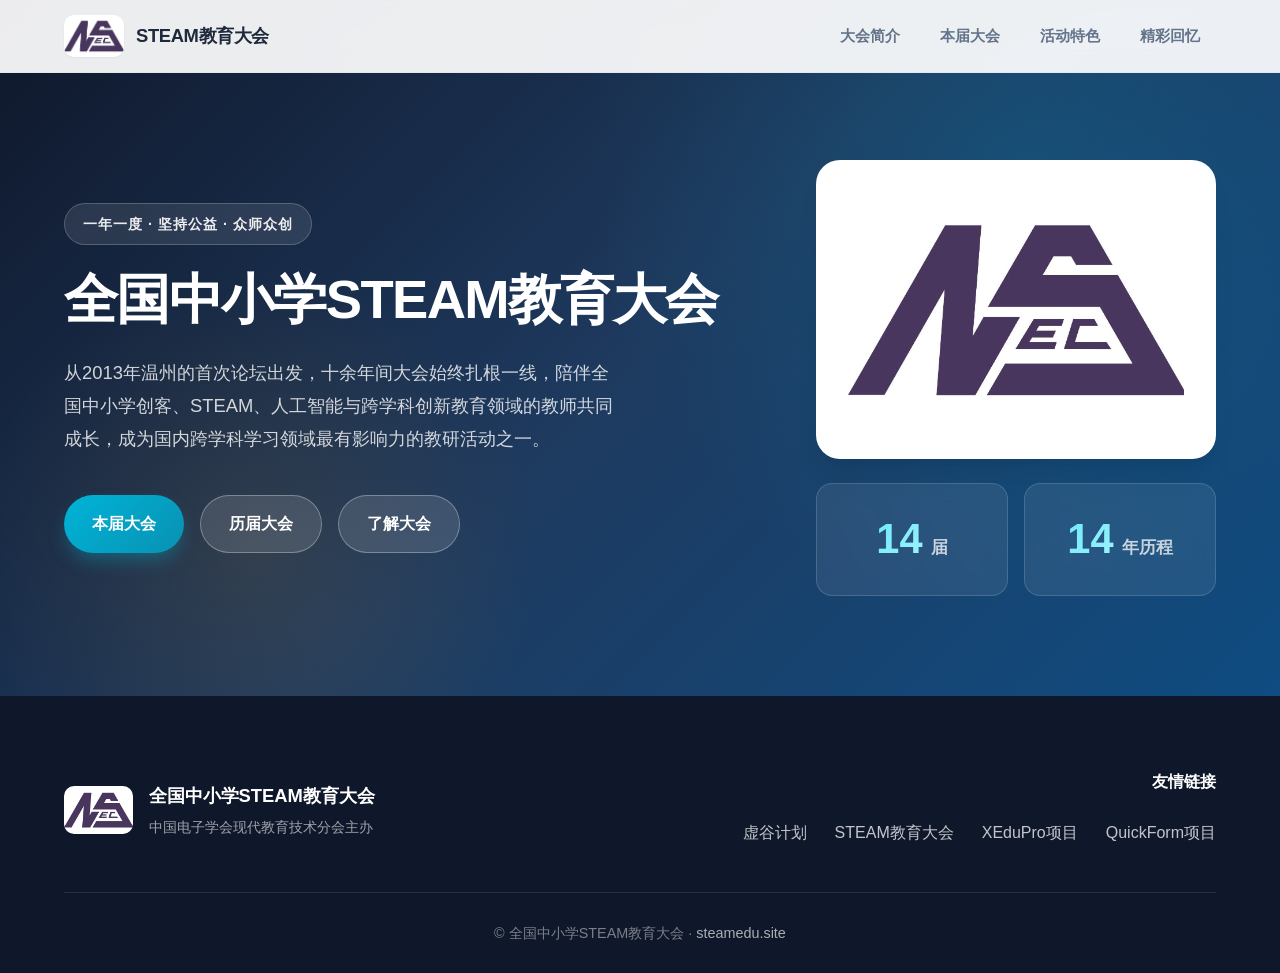
==== commit 1ed280de: "谢作如 更新" ====
--- a/index.html
+++ b/index.html
@@ -23,8 +23,8 @@
                 <ul class="nav-list">
                     <li><a href="about.html">大会简介</a></li>
                     <li><a href="current.html">本届大会</a></li>
-                    <li><a href="history.html">历史沿革</a></li>
-                    <li><a href="timeline.html">历届回顾</a></li>
+                    <li><a href="history.html">活动特色</a></li>
+                    <li><a href="timeline.html">精彩回忆</a></li>
                 </ul>
             </nav>
         </div>
--- a/assets/css/style.css
+++ b/assets/css/style.css
@@ -277,6 +277,116 @@
     width: 100%;
 }
 
+/* Page Hero (inner pages) */
+.page-hero {
+    position: relative;
+    padding: 140px 0 70px;
+    background: linear-gradient(135deg, #0f172a 0%, #1e3a5f 50%, #0f4c81 100%);
+    color: white;
+    overflow: hidden;
+}
+
+.page-hero::before,
+.page-hero::after {
+    content: '';
+    position: absolute;
+    pointer-events: none;
+}
+
+.page-hero::before {
+    top: -50%;
+    right: -20%;
+    width: 80%;
+    height: 150%;
+    background: radial-gradient(circle, rgba(0, 180, 216, 0.15) 0%, transparent 60%);
+}
+
+.page-hero::after {
+    bottom: -30%;
+    left: -10%;
+    width: 60%;
+    height: 100%;
+    background: radial-gradient(circle, rgba(245, 158, 11, 0.1) 0%, transparent 55%);
+}
+
+.page-hero .container {
+    position: relative;
+    z-index: 1;
+    text-align: center;
+}
+
+.page-hero-subtitle {
+    display: inline-block;
+    padding: 6px 16px;
+    background: rgba(255, 255, 255, 0.1);
+    border: 1px solid rgba(255, 255, 255, 0.2);
+    border-radius: 50px;
+    font-size: 0.85rem;
+    font-weight: 600;
+    letter-spacing: 1px;
+    margin-bottom: 18px;
+    color: rgba(255, 255, 255, 0.9);
+}
+
+.page-hero h1 {
+    font-size: 2.8rem;
+    font-weight: 900;
+    line-height: 1.2;
+    margin-bottom: 16px;
+    letter-spacing: -0.02em;
+}
+
+.page-hero-description {
+    font-size: 1.1rem;
+    color: rgba(255, 255, 255, 0.8);
+    max-width: 620px;
+    margin: 0 auto 32px;
+    line-height: 1.8;
+}
+
+.hero-meta {
+    display: grid;
+    grid-template-columns: repeat(4, 1fr);
+    gap: 16px;
+    max-width: 900px;
+    margin: 0 auto;
+}
+
+.hero-meta-item {
+    background: rgba(255, 255, 255, 0.1);
+    border: 1px solid rgba(255, 255, 255, 0.2);
+    border-radius: var(--radius);
+    padding: 18px 16px;
+    backdrop-filter: blur(10px);
+    transition: all 0.3s ease;
+}
+
+.hero-meta-item:hover {
+    background: rgba(255, 255, 255, 0.16);
+    transform: translateY(-3px);
+}
+
+.hero-meta-label {
+    display: block;
+    font-size: 0.7rem;
+    font-weight: 800;
+    text-transform: uppercase;
+    letter-spacing: 1.5px;
+    opacity: 0.75;
+    margin-bottom: 6px;
+}
+
+.hero-meta-value {
+    display: block;
+    font-size: 0.95rem;
+    font-weight: 700;
+    line-height: 1.5;
+}
+
+.page-hero-current {
+    padding-bottom: 90px;
+}
+
 .stat-item {
     display: flex;
     align-items: baseline;
@@ -466,7 +576,7 @@
 
 /* Current Conference */
 .current-section {
-    background: var(--bg);
+    background: var(--bg-alt);
 }
 
 .current-card {
@@ -477,38 +587,27 @@
     box-shadow: var(--shadow-lg);
     overflow: hidden;
     border: 1px solid var(--border);
-}
-
-.current-main {
+    transition: transform 0.3s ease, box-shadow 0.3s ease;
+}
+
+.current-card:hover {
+    transform: translateY(-4px);
+    box-shadow: 0 24px 40px -12px rgba(15, 76, 129, 0.18);
+}
+
+.current-body {
     padding: 48px 56px;
-    background: linear-gradient(135deg, var(--primary), #0d9488);
-    color: white;
-    position: relative;
-    overflow: hidden;
-}
-
-.current-main::before {
-    content: '';
-    position: absolute;
-    top: -50%;
-    right: -20%;
-    width: 60%;
-    height: 150%;
-    background: radial-gradient(circle, rgba(255, 255, 255, 0.1) 0%, transparent 60%);
-}
-
-.current-main h3 {
-    font-size: 2.2rem;
-    margin-bottom: 32px;
-    font-weight: 800;
-    position: relative;
-}
-
-.current-meta {
+}
+
+.current-meta-detail {
     display: grid;
     grid-template-columns: repeat(2, 1fr);
-    gap: 24px 40px;
-    position: relative;
+    gap: 20px 40px;
+    padding: 28px 32px;
+    margin-bottom: 28px;
+    background: var(--bg-alt);
+    border-radius: var(--radius);
+    border: 1px solid var(--border);
 }
 
 .current-meta-item {
@@ -522,17 +621,14 @@
     font-weight: 800;
     text-transform: uppercase;
     letter-spacing: 1.5px;
-    opacity: 0.8;
+    color: var(--text-light);
 }
 
 .current-value {
     font-size: 1.05rem;
     line-height: 1.55;
     font-weight: 600;
-}
-
-.current-body {
-    padding: 48px 56px;
+    color: var(--text);
 }
 
 .current-body h4 {
@@ -574,6 +670,168 @@
     font-weight: 700;
     font-size: 1rem;
     border-left: 4px solid var(--accent);
+}
+
+.current-gallery {
+    max-width: 900px;
+    margin: 56px auto 0;
+    background: white;
+    padding: 40px;
+    border-radius: var(--radius-lg);
+    box-shadow: var(--shadow);
+    border: 1px solid var(--border);
+}
+
+.current-gallery h3 {
+    font-size: 1.5rem;
+    margin-bottom: 28px;
+    color: var(--text);
+    font-weight: 800;
+    text-align: center;
+}
+
+.current-gallery h4 {
+    font-size: 1.2rem;
+    margin: 32px 0 20px;
+    color: var(--text);
+    font-weight: 700;
+    text-align: center;
+}
+
+.current-gallery h4:first-of-type {
+    margin-top: 0;
+}
+
+.current-gallery ul {
+    list-style: none;
+    margin-bottom: 28px;
+}
+
+.current-gallery li {
+    position: relative;
+    padding-left: 24px;
+    margin-bottom: 14px;
+    color: var(--text-light);
+    line-height: 1.8;
+}
+
+.current-gallery li::before {
+    content: '';
+    position: absolute;
+    left: 0;
+    top: 10px;
+    width: 10px;
+    height: 10px;
+    background: var(--accent);
+    border-radius: 50%;
+}
+
+.current-gallery img {
+    width: 100%;
+    height: auto;
+    border-radius: var(--radius);
+    box-shadow: var(--shadow);
+    background: white;
+    display: block;
+    transition: transform 0.4s ease, box-shadow 0.4s ease;
+}
+
+.current-gallery img:hover {
+    transform: scale(1.015);
+    box-shadow: var(--shadow-lg);
+}
+
+.speaker-grid {
+    display: grid;
+    grid-template-columns: repeat(3, 1fr);
+    gap: 24px;
+}
+
+.speaker-grid img {
+    width: 100%;
+    height: auto;
+    object-fit: cover;
+    aspect-ratio: 2 / 3;
+}
+
+.quick-nav {
+    position: -webkit-sticky;
+    position: sticky;
+    top: 72px;
+    z-index: 100;
+    display: flex;
+    flex-wrap: wrap;
+    justify-content: center;
+    gap: 12px;
+    margin: 0 auto 56px;
+    max-width: 900px;
+    padding: 16px 24px;
+    background: rgba(248, 250, 252, 0.95);
+    backdrop-filter: blur(12px);
+    border-bottom: 1px solid var(--border);
+    border-radius: 0 0 var(--radius) var(--radius);
+}
+
+.quick-nav-link {
+    display: inline-flex;
+    align-items: center;
+    padding: 10px 22px;
+    background: white;
+    color: var(--text-light);
+    border: 1px solid var(--border);
+    border-radius: 50px;
+    text-decoration: none;
+    font-weight: 600;
+    font-size: 0.95rem;
+    transition: all 0.2s ease;
+    box-shadow: var(--shadow-sm);
+}
+
+.quick-nav-link:hover {
+    color: var(--primary);
+    border-color: var(--accent);
+    transform: translateY(-2px);
+    box-shadow: var(--shadow);
+}
+
+.quick-nav-link.active {
+    background: var(--primary);
+    color: white;
+    border-color: var(--primary);
+}
+
+.registration-card {
+    background: linear-gradient(135deg, var(--primary-light), #e0f7fb);
+    border-color: rgba(0, 180, 216, 0.3);
+}
+
+.registration-content {
+    display: grid;
+    grid-template-columns: 180px 1fr;
+    gap: 32px;
+    align-items: center;
+    max-width: 720px;
+    margin: 0 auto;
+}
+
+.registration-content img {
+    width: 100%;
+    max-width: 180px;
+    height: auto;
+    border-radius: var(--radius);
+    box-shadow: var(--shadow);
+    background: white;
+    padding: 12px;
+}
+
+.registration-content p {
+    color: var(--text-light);
+    line-height: 1.9;
+    font-size: 1.05rem;
+}
+
+.registration-content strong {
+    color: var(--primary);
 }
 
 /* History */
@@ -682,24 +940,23 @@
     top: 0;
     width: 58px;
     height: 58px;
-    background: white;
-    border: 3px solid var(--primary);
+    background: linear-gradient(135deg, var(--primary), var(--accent));
+    border: 3px solid white;
     border-radius: 50%;
     display: flex;
     align-items: center;
     justify-content: center;
     font-weight: 900;
     font-size: 1.1rem;
-    color: var(--primary);
-    box-shadow: 0 0 0 8px rgba(15, 76, 129, 0.08);
+    color: white;
+    box-shadow: 0 0 0 8px rgba(15, 76, 129, 0.08), var(--shadow);
     transition: all 0.3s ease;
 }
 
 .timeline-item:hover .timeline-marker {
-    background: var(--primary);
-    color: white;
+    background: linear-gradient(135deg, var(--accent), var(--primary));
     transform: scale(1.1);
-    box-shadow: 0 0 0 12px rgba(15, 76, 129, 0.12);
+    box-shadow: 0 0 0 12px rgba(15, 76, 129, 0.12), var(--shadow-lg);
 }
 
 .timeline-content {
@@ -716,7 +973,7 @@
 
 .timeline-item:hover .timeline-content {
     box-shadow: var(--shadow-lg);
-    transform: translateX(6px);
+    transform: translateX(6px) translateY(-4px);
     border-color: var(--accent);
     border-left-color: var(--accent);
 }
@@ -729,15 +986,23 @@
 }
 
 .timeline-year {
+    display: inline-block;
+    padding: 4px 12px;
+    background: var(--primary-light);
     color: var(--primary);
     font-weight: 800;
-    font-size: 0.9rem;
+    font-size: 0.85rem;
+    border-radius: 50px;
 }
 
 .timeline-city {
-    color: var(--text-light);
-    font-size: 0.9rem;
-    font-weight: 600;
+    display: inline-block;
+    padding: 4px 12px;
+    background: var(--accent-light);
+    color: #0e7490;
+    font-size: 0.85rem;
+    font-weight: 700;
+    border-radius: 50px;
 }
 
 .timeline-content h3 {
@@ -760,16 +1025,31 @@
 }
 
 .timeline-more {
-    display: inline-block;
+    display: inline-flex;
+    align-items: center;
+    gap: 6px;
     margin-top: 14px;
+    padding: 8px 16px;
+    background: var(--primary-light);
     color: var(--primary);
     font-weight: 700;
     font-size: 0.9rem;
-    transition: color 0.2s ease;
+    border-radius: 50px;
+    transition: all 0.2s ease;
+}
+
+.timeline-more::after {
+    content: '→';
+    transition: transform 0.2s ease;
 }
 
 .timeline-item:hover .timeline-more {
-    color: var(--accent);
+    background: var(--primary);
+    color: white;
+}
+
+.timeline-item:hover .timeline-more::after {
+    transform: translateX(4px);
 }
 
 /* Modal */
@@ -981,6 +1261,7 @@
     transition: color 0.2s ease;
     white-space: nowrap;
     font-weight: 500;
+    padding: 6px 0;
 }
 
 .friend-links a:hover {
@@ -1045,8 +1326,24 @@
         grid-template-columns: 1fr;
     }
 
-    .current-meta {
+    .current-meta-detail {
         grid-template-columns: 1fr;
+    }
+
+    .hero-meta {
+        grid-template-columns: repeat(2, 1fr);
+    }
+
+    .speaker-grid {
+        grid-template-columns: repeat(2, 1fr);
+    }
+
+    .page-hero {
+        padding: 120px 0 56px;
+    }
+
+    .page-hero h1 {
+        font-size: 2.2rem;
     }
 }
 
@@ -1166,13 +1463,64 @@
         font-size: 1.35rem;
     }
 
-    .current-main,
     .current-body {
         padding: 32px 28px;
     }
 
-    .current-main h3 {
-        font-size: 1.7rem;
+    .current-meta-detail {
+        padding: 22px 24px;
+        gap: 16px;
+    }
+
+    .current-gallery {
+        padding: 28px 24px;
+    }
+
+    .quick-nav {
+        gap: 10px;
+        margin-bottom: 40px;
+        padding: 12px 16px;
+        top: 72px;
+    }
+
+    .quick-nav-link {
+        padding: 10px 18px;
+        font-size: 0.9rem;
+    }
+
+    .speaker-grid {
+        grid-template-columns: 1fr;
+    }
+
+    .registration-content {
+        grid-template-columns: 1fr;
+        text-align: center;
+        gap: 24px;
+    }
+
+    .registration-content img {
+        margin: 0 auto;
+    }
+
+    .hero-meta {
+        grid-template-columns: 1fr;
+        gap: 10px;
+    }
+
+    .hero-meta-item {
+        padding: 14px 16px;
+    }
+
+    .page-hero {
+        padding: 110px 0 48px;
+    }
+
+    .page-hero h1 {
+        font-size: 1.9rem;
+    }
+
+    .page-hero-description {
+        font-size: 1rem;
     }
 
     .footer-content {
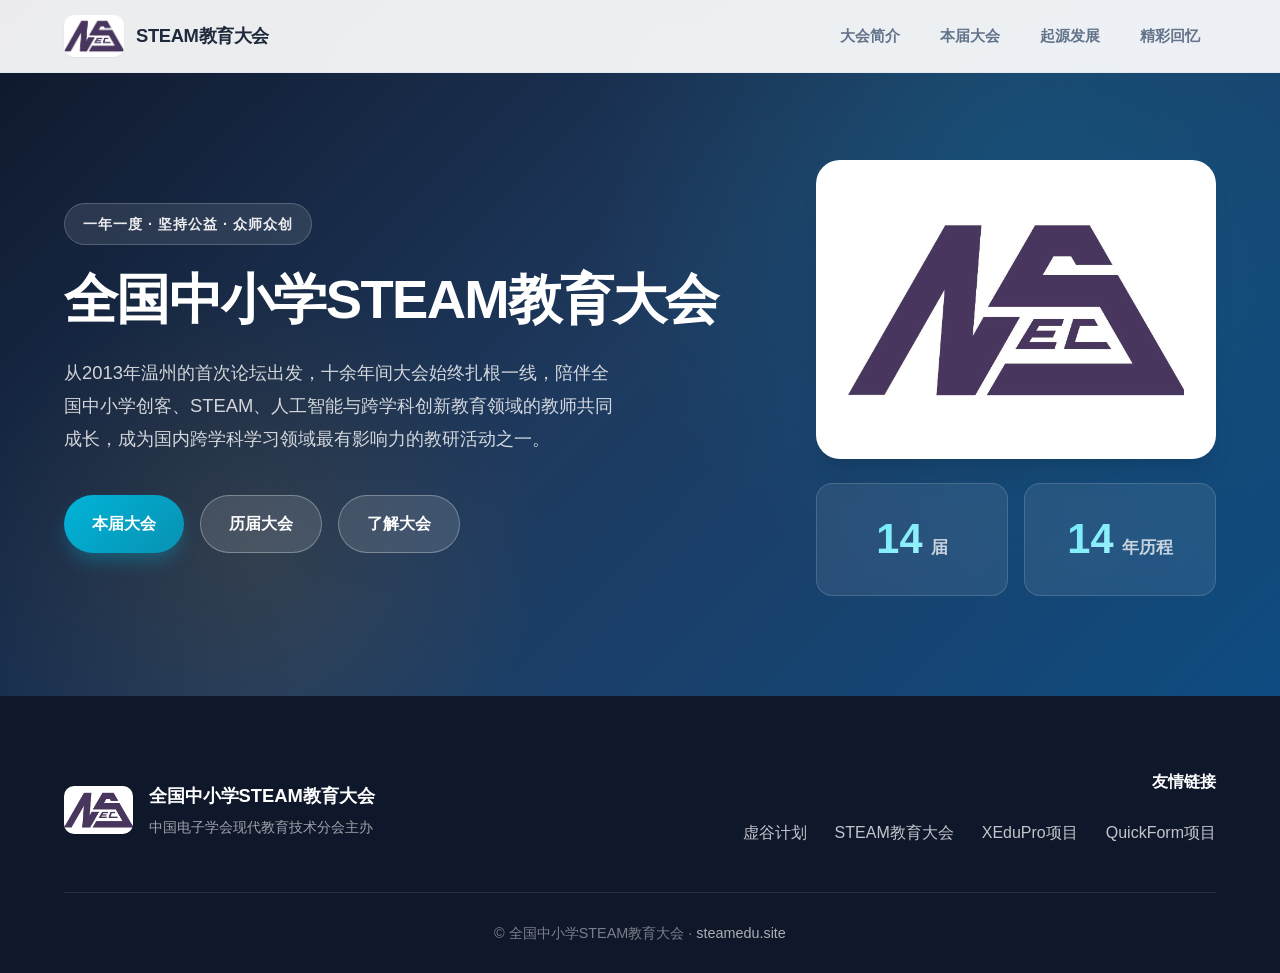
==== commit 4112acdf: "谢作如 更新" ====
--- a/index.html
+++ b/index.html
@@ -23,7 +23,7 @@
                 <ul class="nav-list">
                     <li><a href="about.html">大会简介</a></li>
                     <li><a href="current.html">本届大会</a></li>
-                    <li><a href="history.html">活动特色</a></li>
+                    <li><a href="history.html">起源发展</a></li>
                     <li><a href="timeline.html">精彩回忆</a></li>
                 </ul>
             </nav>
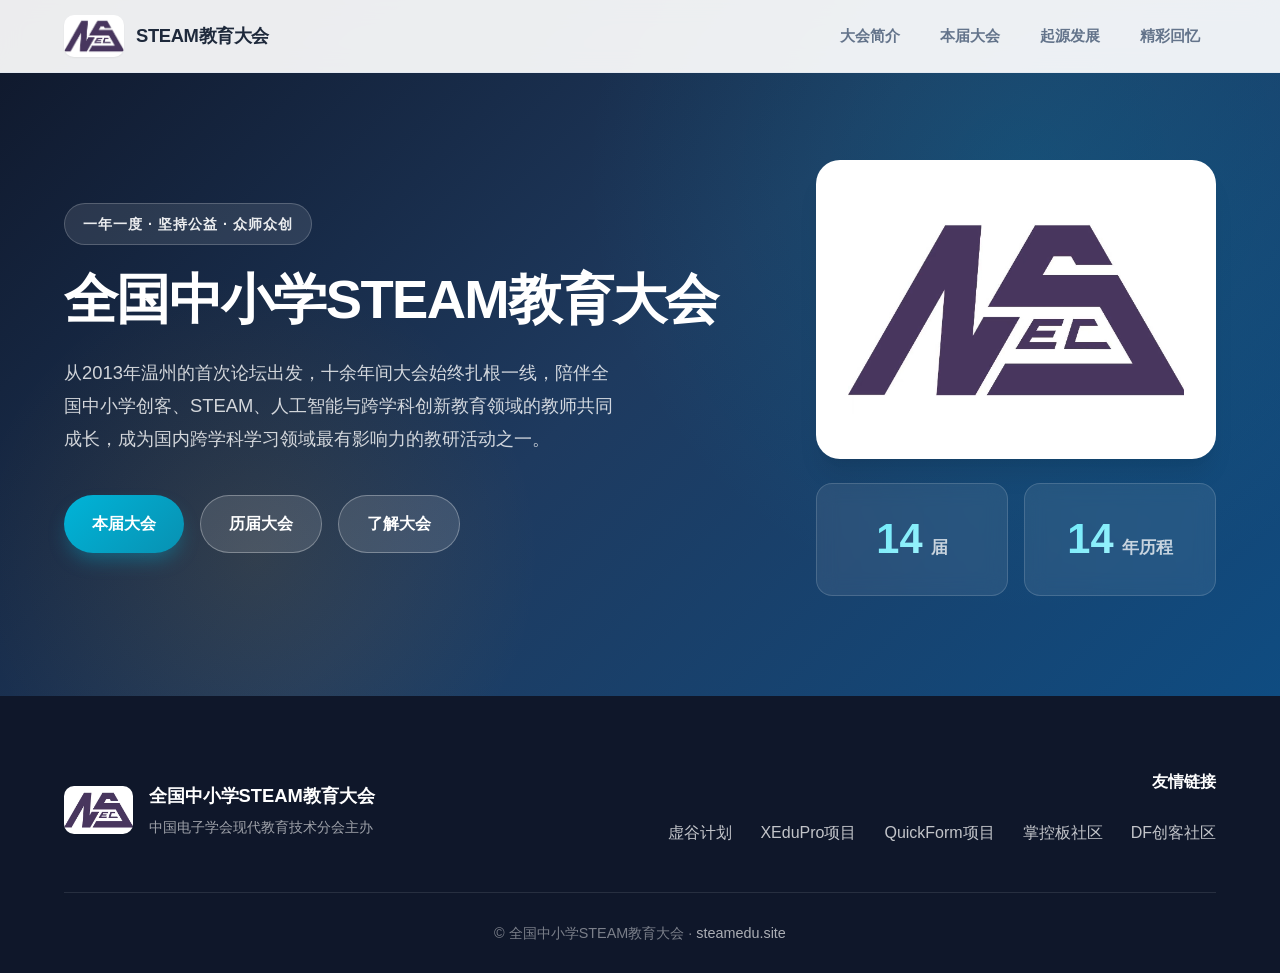
==== commit a7514e4e: "谢作如 更新" ====
--- a/index.html
+++ b/index.html
@@ -76,9 +76,10 @@
                     <h4>友情链接</h4>
                     <div class="friend-links">
                         <a href="https://www.vvplan.cn/" target="_blank" rel="noopener">虚谷计划</a>
-                        <a href="http://steamedu.site/" target="_blank" rel="noopener">STEAM教育大会</a>
                         <a href="https://xedupro.cn/" target="_blank" rel="noopener">XEduPro项目</a>
-                        <a href="https://xedupro.cc/" target="_blank" rel="noopener">QuickForm项目</a>
+                        <a href="https://quickform.cc/" target="_blank" rel="noopener">QuickForm项目</a>
+                        <a href="https://mpython.cn/" target="_blank" rel="noopener">掌控板社区</a>
+                        <a href="https://mc.dfrobot.com.cn/" target="_blank" rel="noopener">DF创客社区</a>
                     </div>
                 </div>
             </div>
